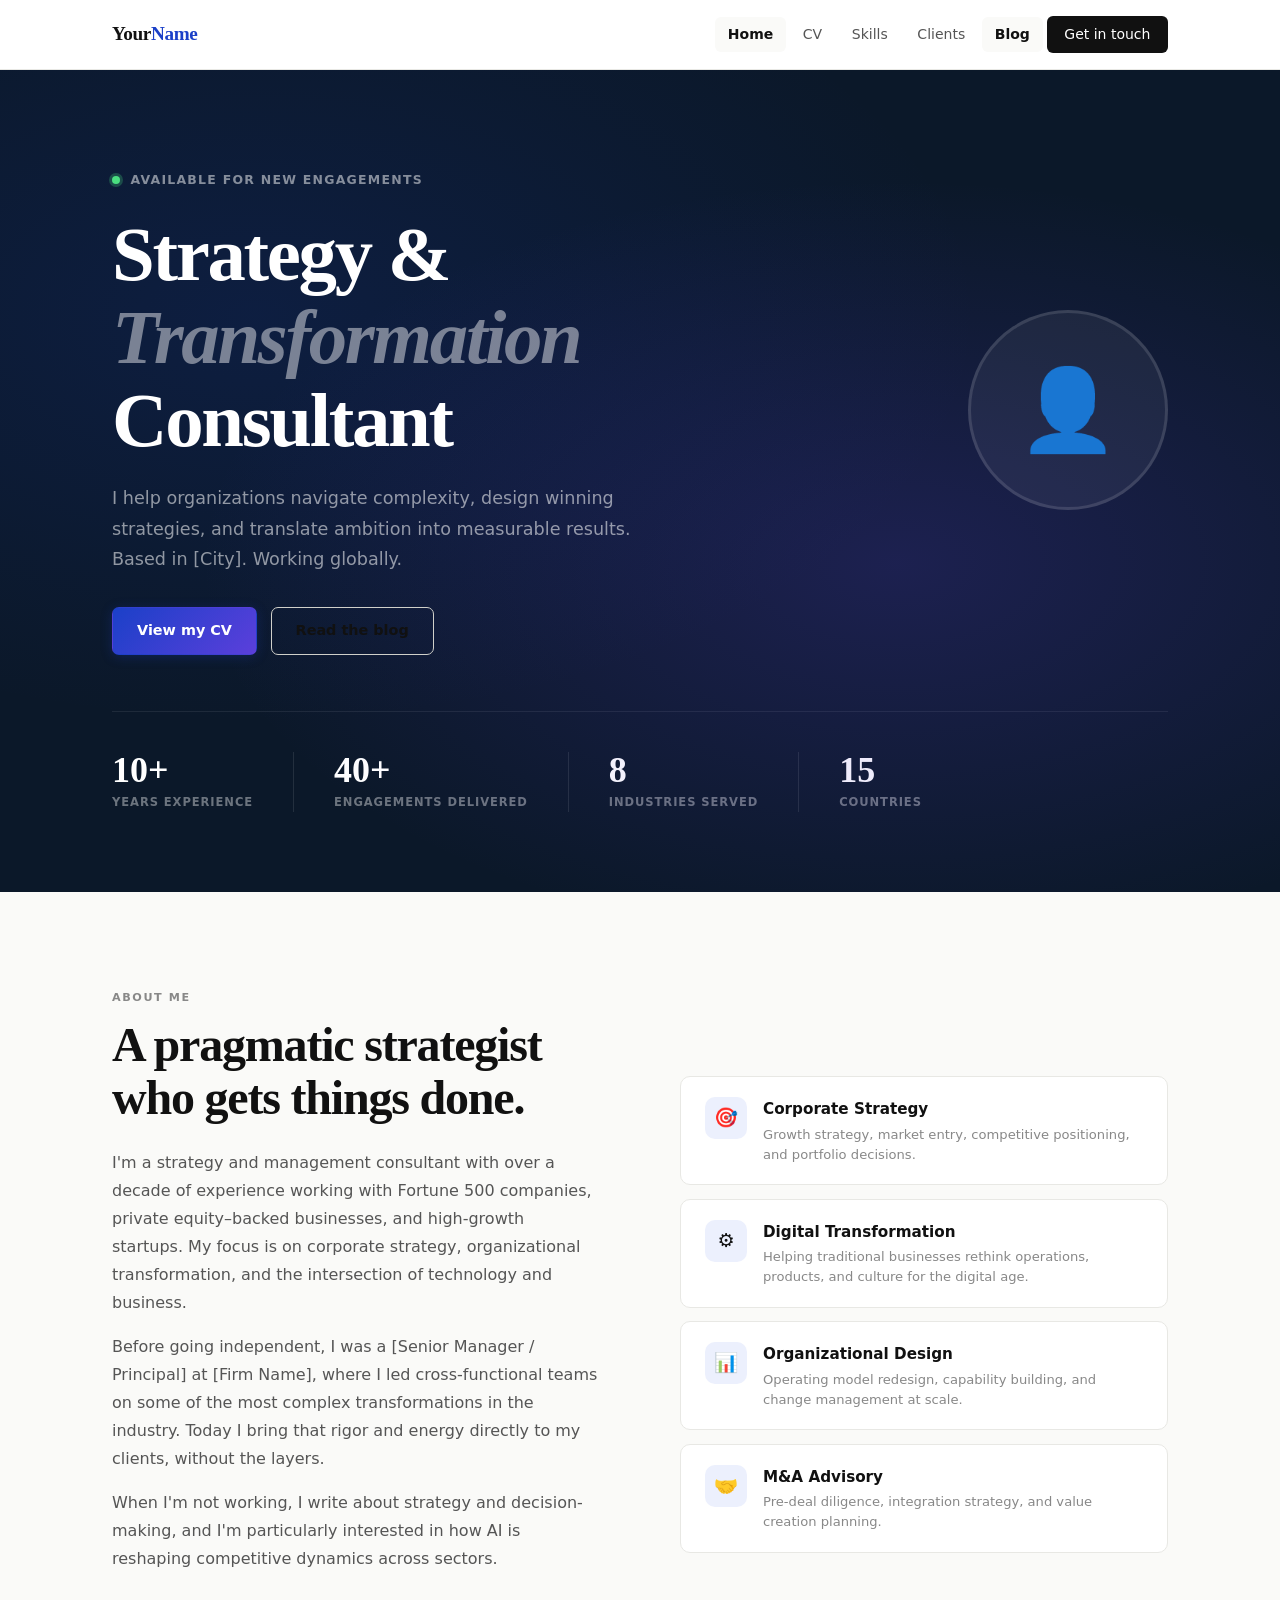
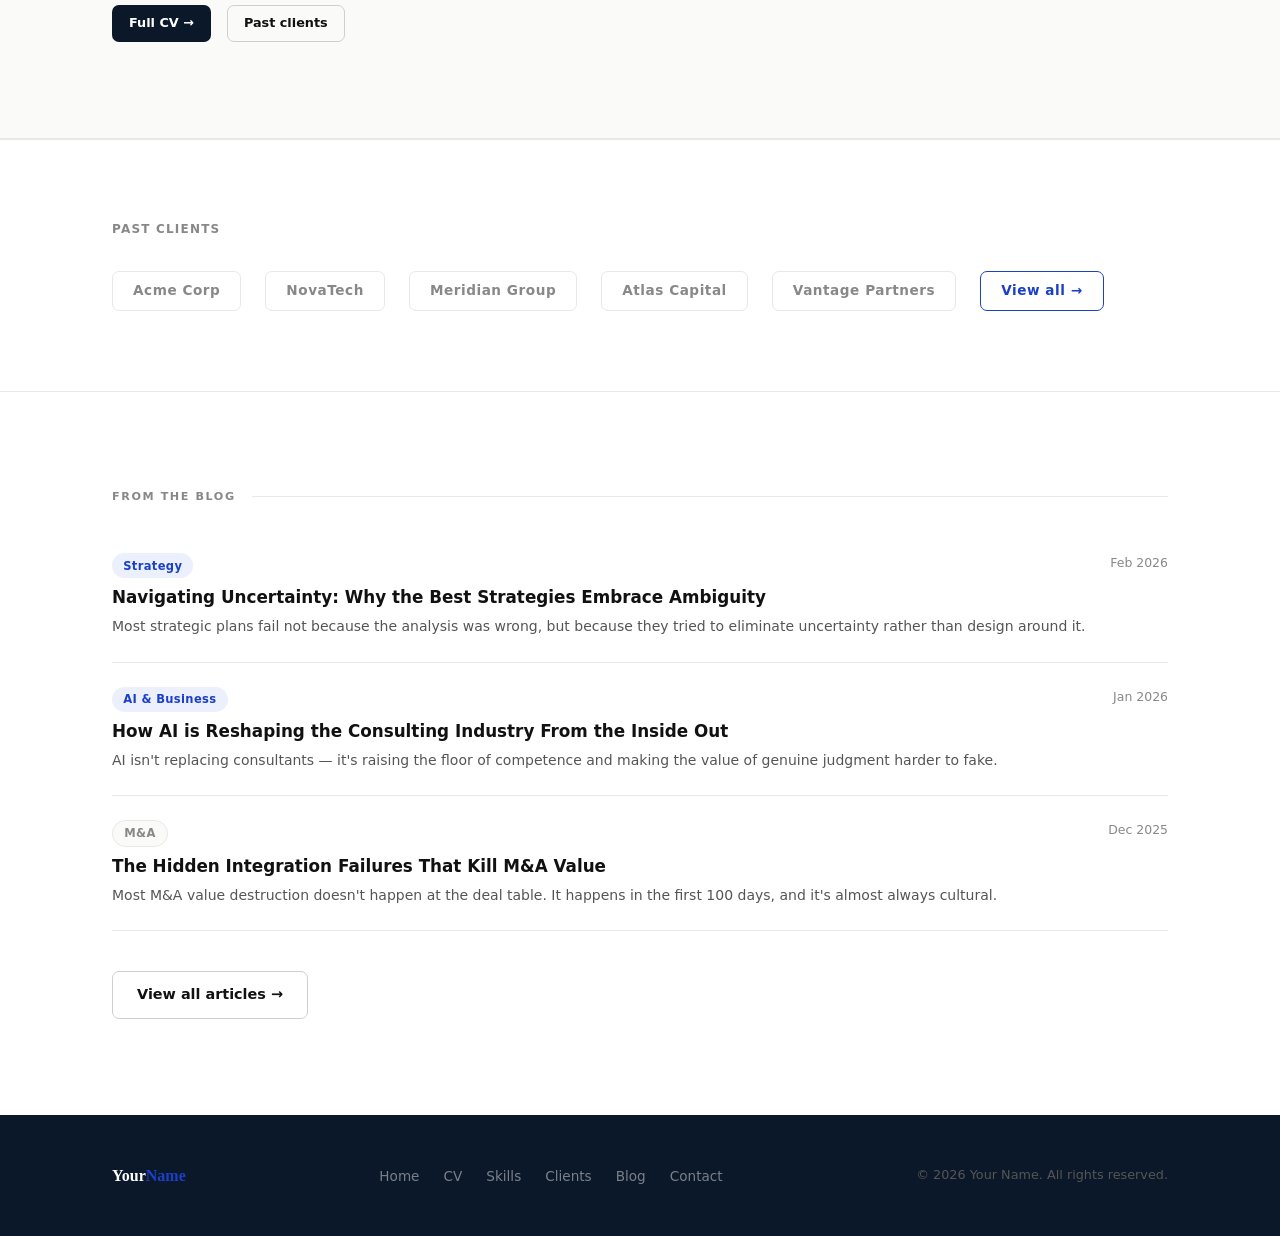
==== index.html @ 81dd2c65 "Initial commit: personal website" ====
<!DOCTYPE html>
<html lang="en">
<head>
  <meta charset="UTF-8" />
  <meta name="viewport" content="width=device-width, initial-scale=1.0" />
  <title>Your Name — Strategy Consultant</title>
  <meta name="description" content="Strategy consultant helping organizations navigate complexity, drive growth, and unlock lasting competitive advantage." />
  <link rel="stylesheet" href="css/style.css" />
</head>
<body>

  <!-- ================================================
       NAVIGATION
       ================================================ -->
  <nav class="nav">
    <div class="wrap nav-inner">
      <a href="index.html" class="nav-logo">Your<em>Name</em></a>
      <ul class="nav-links">
        <li><a href="index.html" class="active">Home</a></li>
        <li><a href="cv.html">CV</a></li>
        <li><a href="skills.html">Skills</a></li>
        <li><a href="clients.html">Clients</a></li>
        <li><a href="blog/index.html">Blog</a></li>
        <li><a href="mailto:hello@yourname.com" class="nav-cta">Get in touch</a></li>
      </ul>
      <button class="nav-burger" aria-label="Toggle menu" aria-expanded="false">
        <span></span><span></span><span></span>
      </button>
    </div>
  </nav>

  <!-- ================================================
       HERO
       ================================================ -->
  <section class="hero">
    <div class="wrap">
      <div class="hero-inner">

        <div class="hero-text">
          <div class="hero-eyebrow">
            <span class="hero-eyebrow-dot"></span>
            <span class="hero-eyebrow-text">Available for new engagements</span>
          </div>

          <h1 class="display">
            Strategy &amp;<br>
            <em>Transformation</em><br>
            Consultant
          </h1>

          <p class="hero-sub">
            I help organizations navigate complexity, design winning strategies,
            and translate ambition into measurable results. Based in [City].
            Working globally.
          </p>

          <div class="hero-actions">
            <a href="cv.html" class="btn btn-primary">View my CV</a>
            <a href="blog/index.html" class="btn btn-ghost">Read the blog</a>
          </div>
        </div>

        <div class="hero-photo">
          <!-- Replace with: <img src="img/photo.jpg" alt="Your Name"> -->
          👤
        </div>

      </div>

      <!-- Stats -->
      <div class="hero-stats">
        <div class="hero-stat">
          <div class="hero-stat-num" data-count="10" data-suffix="+">10+</div>
          <div class="hero-stat-label">Years experience</div>
        </div>
        <div class="hero-stat">
          <div class="hero-stat-num" data-count="40" data-suffix="+">40+</div>
          <div class="hero-stat-label">Engagements delivered</div>
        </div>
        <div class="hero-stat">
          <div class="hero-stat-num" data-count="8" data-suffix="">8</div>
          <div class="hero-stat-label">Industries served</div>
        </div>
        <div class="hero-stat">
          <div class="hero-stat-num" data-count="15" data-suffix="">15</div>
          <div class="hero-stat-label">Countries</div>
        </div>
      </div>
    </div>
  </section>

  <!-- ================================================
       ABOUT
       ================================================ -->
  <section class="about-strip section">
    <div class="wrap">
      <div class="about-strip-inner">

        <div class="about-body fade-in">
          <p class="label">About me</p>
          <h2 class="display-sm" style="margin-bottom:1.5rem;">
            A pragmatic strategist<br>who gets things done.
          </h2>
          <p>
            I'm a strategy and management consultant with over a decade of experience working
            with Fortune 500 companies, private equity–backed businesses, and high-growth
            startups. My focus is on corporate strategy, organizational transformation, and
            the intersection of technology and business.
          </p>
          <p style="margin-top:1rem;">
            Before going independent, I was a [Senior Manager / Principal] at [Firm Name],
            where I led cross-functional teams on some of the most complex transformations
            in the industry. Today I bring that rigor and energy directly to my clients,
            without the layers.
          </p>
          <p style="margin-top:1rem;">
            When I'm not working, I write about strategy and decision-making, and I'm
            particularly interested in how AI is reshaping competitive dynamics across sectors.
          </p>

          <div style="display:flex; gap:1rem; margin-top:2rem; flex-wrap:wrap;">
            <a href="cv.html" class="btn btn-dark btn-sm">Full CV →</a>
            <a href="clients.html" class="btn btn-ghost btn-sm">Past clients</a>
          </div>
        </div>

        <div class="about-cards fade-in">
          <div class="about-card">
            <div class="about-card-icon">🎯</div>
            <div>
              <div class="about-card-title">Corporate Strategy</div>
              <div class="about-card-desc">Growth strategy, market entry, competitive positioning, and portfolio decisions.</div>
            </div>
          </div>
          <div class="about-card">
            <div class="about-card-icon">⚙️</div>
            <div>
              <div class="about-card-title">Digital Transformation</div>
              <div class="about-card-desc">Helping traditional businesses rethink operations, products, and culture for the digital age.</div>
            </div>
          </div>
          <div class="about-card">
            <div class="about-card-icon">📊</div>
            <div>
              <div class="about-card-title">Organizational Design</div>
              <div class="about-card-desc">Operating model redesign, capability building, and change management at scale.</div>
            </div>
          </div>
          <div class="about-card">
            <div class="about-card-icon">🤝</div>
            <div>
              <div class="about-card-title">M&amp;A Advisory</div>
              <div class="about-card-desc">Pre-deal diligence, integration strategy, and value creation planning.</div>
            </div>
          </div>
        </div>

      </div>
    </div>
  </section>

  <!-- ================================================
       CLIENTS STRIP
       ================================================ -->
  <section class="section-sm" style="border-top:1px solid var(--border); border-bottom:1px solid var(--border);">
    <div class="wrap">
      <div class="featured-clients">
        <span class="featured-clients-label">Past clients</span>
        <div class="client-logo-strip">
          <span class="client-logo-item">Acme Corp</span>
          <span class="client-logo-item">NovaTech</span>
          <span class="client-logo-item">Meridian Group</span>
          <span class="client-logo-item">Atlas Capital</span>
          <span class="client-logo-item">Vantage Partners</span>
          <a href="clients.html" class="client-logo-item" style="color:var(--accent); border-color:var(--accent);">View all →</a>
        </div>
      </div>
    </div>
  </section>

  <!-- ================================================
       LATEST BLOG POSTS
       ================================================ -->
  <section class="section">
    <div class="wrap">
      <div class="section-rule">
        <span class="label">From the blog</span>
      </div>

      <div class="blog-post-list" style="margin-bottom:2.5rem;">
        <a href="blog/navigating-uncertainty.html" class="blog-post-item" style="text-decoration:none;">
          <div>
            <div class="blog-post-tags"><span class="tag tag-blue">Strategy</span></div>
            <div class="blog-post-title">Navigating Uncertainty: Why the Best Strategies Embrace Ambiguity</div>
            <div class="blog-post-excerpt">Most strategic plans fail not because the analysis was wrong, but because they tried to eliminate uncertainty rather than design around it.</div>
          </div>
          <div class="blog-post-date">Feb 2026</div>
        </a>
        <a href="blog/ai-reshaping-consulting.html" class="blog-post-item" style="text-decoration:none;">
          <div>
            <div class="blog-post-tags"><span class="tag tag-blue">AI &amp; Business</span></div>
            <div class="blog-post-title">How AI is Reshaping the Consulting Industry From the Inside Out</div>
            <div class="blog-post-excerpt">AI isn't replacing consultants — it's raising the floor of competence and making the value of genuine judgment harder to fake.</div>
          </div>
          <div class="blog-post-date">Jan 2026</div>
        </a>
        <a href="blog/index.html" class="blog-post-item" style="text-decoration:none;">
          <div>
            <div class="blog-post-tags"><span class="tag tag-gray">M&amp;A</span></div>
            <div class="blog-post-title">The Hidden Integration Failures That Kill M&amp;A Value</div>
            <div class="blog-post-excerpt">Most M&amp;A value destruction doesn't happen at the deal table. It happens in the first 100 days, and it's almost always cultural.</div>
          </div>
          <div class="blog-post-date">Dec 2025</div>
        </a>
      </div>

      <a href="blog/index.html" class="btn btn-ghost">View all articles →</a>
    </div>
  </section>

  <!-- ================================================
       FOOTER
       ================================================ -->
  <footer>
    <div class="wrap footer-inner">
      <div class="footer-logo">Your<em>Name</em></div>
      <ul class="footer-links">
        <li><a href="index.html">Home</a></li>
        <li><a href="cv.html">CV</a></li>
        <li><a href="skills.html">Skills</a></li>
        <li><a href="clients.html">Clients</a></li>
        <li><a href="blog/index.html">Blog</a></li>
        <li><a href="mailto:hello@yourname.com">Contact</a></li>
      </ul>
      <p class="footer-copy">© 2026 Your Name. All rights reserved.</p>
    </div>
  </footer>

  <script src="js/main.js"></script>
</body>
</html>
---- css/style.css ----
/* ================================================
   PERSONAL WEBSITE — Editorial × Consulting
   Clean light, strong typography, professional
   ================================================ */

/* --- Reset --- */
*, *::before, *::after { box-sizing: border-box; margin: 0; padding: 0; }

/* --- Design Tokens --- */
:root {
  /* Colors */
  --white:      #FFFFFF;
  --bg:         #FAFAF8;
  --bg-dark:    #0B1829;
  --text:       #111111;
  --text-2:     #555555;
  --text-3:     #888888;
  --accent:     #1B40C8;
  --accent-2:   #ECF0FD;
  --accent-grd: linear-gradient(135deg, #1B40C8 0%, #5B3FDB 100%);
  --border:     #E8E8E4;
  --border-2:   #D0D0CA;

  /* Typography */
  --serif:  Georgia, 'Times New Roman', serif;
  --sans:   system-ui, -apple-system, BlinkMacSystemFont, 'Segoe UI', Helvetica, Arial, sans-serif;

  /* Layout */
  --max:    1120px;
  --nav-h:  70px;
  --r:      10px;          /* default border-radius */
}

html { font-size: 16px; scroll-behavior: smooth; }

body {
  font-family: var(--sans);
  color: var(--text);
  background: var(--white);
  line-height: 1.6;
  -webkit-font-smoothing: antialiased;
}

img { display: block; max-width: 100%; }

/* ================================================
   TYPOGRAPHY
   ================================================ */
.display {
  font-family: var(--serif);
  font-size: clamp(2.75rem, 6vw, 5rem);
  font-weight: 700;
  line-height: 1.08;
  letter-spacing: -0.03em;
  color: var(--text);
}
.display-sm {
  font-family: var(--serif);
  font-size: clamp(2rem, 4vw, 3rem);
  font-weight: 700;
  line-height: 1.1;
  letter-spacing: -0.025em;
  color: var(--text);
}
.heading {
  font-size: clamp(1.3rem, 2.5vw, 1.75rem);
  font-weight: 700;
  line-height: 1.2;
  letter-spacing: -0.02em;
  color: var(--text);
}
.subheading {
  font-size: 1.1rem;
  font-weight: 600;
  color: var(--text);
  letter-spacing: -0.01em;
}
.label {
  font-size: 0.7rem;
  font-weight: 700;
  letter-spacing: 0.14em;
  text-transform: uppercase;
  color: var(--text-3);
}
.lead {
  font-size: 1.125rem;
  color: var(--text-2);
  line-height: 1.75;
}
p { color: var(--text-2); line-height: 1.75; }
a { color: var(--accent); text-decoration: none; transition: opacity .15s; }
a:hover { opacity: .7; }

/* ================================================
   LAYOUT HELPERS
   ================================================ */
.wrap          { max-width: var(--max); margin: 0 auto; padding: 0 2rem; }
.wrap-narrow   { max-width: 780px; margin: 0 auto; padding: 0 2rem; }
.section       { padding: 96px 0; }
.section-md    { padding: 64px 0; }
.section-sm    { padding: 48px 0; }
.grid-2        { display: grid; grid-template-columns: repeat(2, 1fr); gap: 1.5rem; }
.grid-3        { display: grid; grid-template-columns: repeat(3, 1fr); gap: 1.5rem; }
.grid-auto     { display: grid; grid-template-columns: repeat(auto-fill, minmax(260px, 1fr)); gap: 1.5rem; }
.flex-between  { display: flex; justify-content: space-between; align-items: center; }
.flex-center   { display: flex; align-items: center; }
.gap-1         { gap: .5rem; }
.gap-2         { gap: 1rem; }
.gap-3         { gap: 1.5rem; }

/* ================================================
   NAVIGATION
   ================================================ */
.nav {
  position: sticky;
  top: 0;
  z-index: 200;
  height: var(--nav-h);
  background: rgba(255,255,255,.92);
  backdrop-filter: blur(12px);
  -webkit-backdrop-filter: blur(12px);
  border-bottom: 1px solid var(--border);
}
.nav-inner {
  height: 100%;
  display: flex;
  align-items: center;
  justify-content: space-between;
  gap: 2rem;
}
.nav-logo {
  font-family: var(--serif);
  font-size: 1.2rem;
  font-weight: 700;
  color: var(--text);
  text-decoration: none;
  letter-spacing: -0.02em;
  white-space: nowrap;
}
.nav-logo em { font-style: normal; color: var(--accent); }
.nav-links {
  display: flex;
  align-items: center;
  gap: .25rem;
  list-style: none;
}
.nav-links a {
  display: block;
  padding: .4rem .8rem;
  font-size: .875rem;
  font-weight: 500;
  color: var(--text-2);
  text-decoration: none;
  border-radius: 6px;
  transition: color .15s, background .15s;
}
.nav-links a:hover, .nav-links a.active {
  color: var(--text);
  background: var(--bg);
}
.nav-links a.active { font-weight: 600; }
.nav-cta {
  background: var(--text) !important;
  color: var(--white) !important;
  padding: .45rem 1.1rem !important;
  border-radius: 6px !important;
}
.nav-cta:hover { background: var(--accent) !important; opacity: 1 !important; }

.nav-burger {
  display: none;
  flex-direction: column;
  justify-content: center;
  gap: 5px;
  width: 36px;
  height: 36px;
  cursor: pointer;
  background: none;
  border: none;
  padding: 4px;
}
.nav-burger span {
  display: block;
  height: 2px;
  background: var(--text);
  border-radius: 2px;
  transition: all .25s;
}
.nav-burger.open span:nth-child(1) { transform: translateY(7px) rotate(45deg); }
.nav-burger.open span:nth-child(2) { opacity: 0; }
.nav-burger.open span:nth-child(3) { transform: translateY(-7px) rotate(-45deg); }

/* ================================================
   BUTTONS
   ================================================ */
.btn {
  display: inline-flex;
  align-items: center;
  gap: .5rem;
  padding: .7rem 1.5rem;
  border-radius: 7px;
  font-size: .9rem;
  font-weight: 600;
  cursor: pointer;
  transition: all .2s;
  text-decoration: none;
  border: 1.5px solid transparent;
  white-space: nowrap;
}
.btn-primary {
  background: var(--accent-grd);
  color: var(--white);
  border-color: transparent;
  box-shadow: 0 2px 12px rgba(27,64,200,.25);
}
.btn-primary:hover { transform: translateY(-1px); box-shadow: 0 6px 20px rgba(27,64,200,.3); opacity: 1; }
.btn-ghost {
  background: transparent;
  color: var(--text);
  border-color: var(--border-2);
}
.btn-ghost:hover { border-color: var(--text); background: var(--bg); opacity: 1; }
.btn-dark {
  background: var(--bg-dark);
  color: var(--white);
  border-color: transparent;
}
.btn-dark:hover { background: var(--accent); transform: translateY(-1px); opacity: 1; }
.btn-sm { padding: .45rem 1rem; font-size: .8rem; }

/* ================================================
   TAGS
   ================================================ */
.tag {
  display: inline-block;
  padding: .2rem .7rem;
  border-radius: 100px;
  font-size: .72rem;
  font-weight: 600;
  letter-spacing: .03em;
}
.tag-blue { background: var(--accent-2); color: var(--accent); }
.tag-dark { background: var(--bg-dark); color: rgba(255,255,255,.85); }
.tag-gray { background: var(--bg); color: var(--text-3); border: 1px solid var(--border); }

/* ================================================
   DIVIDER / ORNAMENT
   ================================================ */
.divider { border: none; border-top: 1px solid var(--border); }
.section-rule {
  display: flex;
  align-items: center;
  gap: 1rem;
  margin-bottom: 3rem;
}
.section-rule::after { content: ''; flex: 1; height: 1px; background: var(--border); }

/* ================================================
   PAGE HERO (inner pages)
   ================================================ */
.page-hero {
  background: var(--bg-dark);
  padding: 72px 0 60px;
  position: relative;
  overflow: hidden;
}
.page-hero::before {
  content: '';
  position: absolute;
  inset: 0;
  background: radial-gradient(ellipse at 80% 50%, rgba(91,63,219,.18) 0%, transparent 60%);
}
.page-hero .label { color: rgba(255,255,255,.45); margin-bottom: .75rem; }
.page-hero .display-sm { color: var(--white); }
.page-hero .lead { color: rgba(255,255,255,.55); margin-top: .75rem; }

/* ================================================
   FOOTER
   ================================================ */
footer {
  background: var(--bg-dark);
  color: rgba(255,255,255,.45);
  padding: 3rem 0;
}
.footer-inner {
  display: flex;
  align-items: center;
  justify-content: space-between;
  flex-wrap: wrap;
  gap: 1.5rem;
}
.footer-logo { font-family: var(--serif); font-size: 1rem; font-weight: 700; color: var(--white); }
.footer-logo em { font-style: normal; color: var(--accent); }
.footer-links { display: flex; gap: 1.5rem; list-style: none; flex-wrap: wrap; }
.footer-links a { font-size: .85rem; color: rgba(255,255,255,.45); text-decoration: none; transition: color .15s; }
.footer-links a:hover { color: var(--white); }
.footer-copy { font-size: .8rem; }

/* ================================================
   HOME — HERO
   ================================================ */
.hero {
  background: var(--bg-dark);
  padding: 96px 0 80px;
  position: relative;
  overflow: hidden;
}
.hero::before {
  content: '';
  position: absolute;
  inset: 0;
  background:
    radial-gradient(ellipse at 70% 60%, rgba(91,63,219,.22) 0%, transparent 55%),
    radial-gradient(ellipse at 20% 30%, rgba(27,64,200,.15) 0%, transparent 50%);
}
.hero-inner {
  position: relative;
  display: grid;
  grid-template-columns: 1fr auto;
  align-items: center;
  gap: 4rem;
}
.hero-eyebrow {
  display: inline-flex;
  align-items: center;
  gap: .65rem;
  margin-bottom: 1.5rem;
}
.hero-eyebrow-dot {
  width: 8px; height: 8px;
  border-radius: 50%;
  background: #4ADE80;
  box-shadow: 0 0 0 3px rgba(74,222,128,.25);
  animation: pulse 2.5s infinite;
}
@keyframes pulse {
  0%, 100% { box-shadow: 0 0 0 3px rgba(74,222,128,.25); }
  50%       { box-shadow: 0 0 0 6px rgba(74,222,128,.1);  }
}
.hero-eyebrow-text { font-size: .78rem; font-weight: 600; letter-spacing: .1em; text-transform: uppercase; color: rgba(255,255,255,.5); }

.hero .display { color: var(--white); }
.hero .display em { font-style: italic; color: rgba(255,255,255,.45); }

.hero-sub {
  font-size: 1.1rem;
  color: rgba(255,255,255,.55);
  max-width: 520px;
  line-height: 1.75;
  margin: 1.25rem 0 2rem;
}
.hero-actions { display: flex; gap: .85rem; flex-wrap: wrap; }

.hero-photo {
  width: 200px;
  height: 200px;
  border-radius: 50%;
  border: 3px solid rgba(255,255,255,.12);
  background: rgba(255,255,255,.06);
  display: flex;
  align-items: center;
  justify-content: center;
  font-size: 5rem;
  flex-shrink: 0;
  overflow: hidden;
  position: relative;
}
.hero-photo::after {
  content: '';
  position: absolute;
  inset: -3px;
  border-radius: 50%;
  background: var(--accent-grd);
  z-index: -1;
  opacity: .6;
}

/* Hero stats bar */
.hero-stats {
  display: flex;
  gap: 0;
  margin-top: 3.5rem;
  padding-top: 2.5rem;
  border-top: 1px solid rgba(255,255,255,.08);
}
.hero-stat {
  padding: 0 2.5rem 0 0;
  margin-right: 2.5rem;
  border-right: 1px solid rgba(255,255,255,.1);
}
.hero-stat:last-child { border-right: none; }
.hero-stat-num { font-family: var(--serif); font-size: 2.25rem; font-weight: 700; color: var(--white); line-height: 1; }
.hero-stat-label { font-size: .72rem; font-weight: 600; letter-spacing: .08em; text-transform: uppercase; color: rgba(255,255,255,.4); margin-top: .35rem; }

/* ================================================
   HOME — ABOUT STRIP
   ================================================ */
.about-strip { background: var(--bg); border-bottom: 1px solid var(--border); }
.about-strip-inner { display: grid; grid-template-columns: 1fr 1fr; gap: 5rem; align-items: center; }

.about-body { }
.about-body p + p { margin-top: 1rem; }
.about-body .label { margin-bottom: .75rem; }

.about-cards { display: flex; flex-direction: column; gap: .85rem; }
.about-card {
  background: var(--white);
  border: 1px solid var(--border);
  border-radius: var(--r);
  padding: 1.25rem 1.5rem;
  display: flex;
  align-items: flex-start;
  gap: 1rem;
  transition: border-color .2s, box-shadow .2s;
}
.about-card:hover { border-color: var(--accent); box-shadow: 0 2px 16px rgba(27,64,200,.08); }
.about-card-icon {
  width: 42px;
  height: 42px;
  border-radius: 10px;
  background: var(--accent-2);
  display: flex;
  align-items: center;
  justify-content: center;
  font-size: 1.2rem;
  flex-shrink: 0;
}
.about-card-title { font-size: .95rem; font-weight: 700; color: var(--text); margin-bottom: .2rem; }
.about-card-desc { font-size: .82rem; color: var(--text-3); line-height: 1.5; }

/* ================================================
   HOME — FEATURED SECTION (clients preview)
   ================================================ */
.featured-clients {
  display: flex;
  align-items: center;
  gap: 2rem;
  padding: 2rem 0;
  flex-wrap: wrap;
}
.featured-clients-label { font-size: .75rem; font-weight: 700; letter-spacing: .1em; text-transform: uppercase; color: var(--text-3); white-space: nowrap; }
.client-logo-strip { display: flex; gap: 1.5rem; flex-wrap: wrap; align-items: center; }
.client-logo-item {
  padding: .5rem 1.25rem;
  border: 1px solid var(--border);
  border-radius: 7px;
  font-size: .85rem;
  font-weight: 700;
  color: var(--text-3);
  letter-spacing: .04em;
  transition: color .2s, border-color .2s;
}
.client-logo-item:hover { color: var(--text); border-color: var(--border-2); }

/* ================================================
   HOME — LATEST POSTS preview
   ================================================ */
.post-preview {
  border-bottom: 1px solid var(--border);
  padding: 2rem 0;
  display: grid;
  grid-template-columns: auto 1fr auto;
  align-items: baseline;
  gap: 1.5rem;
}
.post-preview:first-child { padding-top: 0; }
.post-preview-num { font-family: var(--serif); font-size: 1.5rem; color: var(--border-2); font-weight: 700; min-width: 2.5rem; }
.post-preview-title { font-size: 1.05rem; font-weight: 600; color: var(--text); text-decoration: none; transition: color .2s; }
.post-preview-title:hover { color: var(--accent); }
.post-preview-meta { font-size: .8rem; color: var(--text-3); white-space: nowrap; }

/* ================================================
   CV PAGE
   ================================================ */
.cv-grid { display: grid; grid-template-columns: 1fr 320px; gap: 5rem; align-items: start; }

.cv-block + .cv-block { margin-top: 3.5rem; }
.cv-block-title {
  display: flex;
  align-items: center;
  gap: 1rem;
  margin-bottom: 2rem;
}
.cv-block-title::after { content: ''; flex: 1; height: 1px; background: var(--border); }
.cv-block-title span { font-size: .7rem; font-weight: 700; letter-spacing: .12em; text-transform: uppercase; color: var(--accent); white-space: nowrap; }

/* Timeline */
.timeline { display: flex; flex-direction: column; }
.tl-item { display: grid; grid-template-columns: 20px 1fr; gap: 1.25rem; }
.tl-line { display: flex; flex-direction: column; align-items: center; }
.tl-dot {
  width: 10px; height: 10px;
  border-radius: 50%;
  background: var(--accent);
  border: 2px solid var(--white);
  box-shadow: 0 0 0 2px var(--accent);
  margin-top: 4px;
  flex-shrink: 0;
}
.tl-connector { width: 1px; flex: 1; background: var(--border); min-height: 1.5rem; margin: 6px 0 0; }
.tl-item:last-child .tl-connector { display: none; }
.tl-body { padding-bottom: 2.25rem; }
.tl-period { font-size: .72rem; font-weight: 700; letter-spacing: .08em; text-transform: uppercase; color: var(--accent); margin-bottom: .35rem; }
.tl-role { font-size: 1.05rem; font-weight: 700; color: var(--text); margin-bottom: .1rem; }
.tl-org { font-size: .9rem; color: var(--text-3); font-weight: 500; margin-bottom: .65rem; }
.tl-desc { font-size: .9rem; color: var(--text-2); }
.tl-desc ul { padding-left: 1.1rem; margin-top: .4rem; }
.tl-desc li { margin-bottom: .3rem; }

/* CV Sidebar */
.cv-sidebar {}
.cv-sidebar-card {
  border: 1px solid var(--border);
  border-radius: var(--r);
  padding: 1.5rem;
  margin-bottom: 1.25rem;
}
.cv-sidebar-card-title { font-size: .68rem; font-weight: 700; letter-spacing: .1em; text-transform: uppercase; color: var(--text-3); margin-bottom: 1.25rem; }
.edu-item + .edu-item { margin-top: 1.25rem; padding-top: 1.25rem; border-top: 1px solid var(--border); }
.edu-degree { font-weight: 700; font-size: .95rem; color: var(--text); }
.edu-school { font-size: .875rem; color: var(--text-2); }
.edu-year { font-size: .75rem; color: var(--text-3); font-weight: 600; margin-top: .15rem; }
.lang-row { display: flex; justify-content: space-between; align-items: center; }
.lang-row + .lang-row { margin-top: .75rem; }
.lang-name { font-size: .9rem; font-weight: 500; color: var(--text); }
.lang-level { font-size: .75rem; font-weight: 600; color: var(--text-3); }

.cv-dl-btn {
  display: flex;
  align-items: center;
  justify-content: space-between;
  gap: 1rem;
  background: var(--bg-dark);
  color: var(--white);
  padding: 1.25rem 1.5rem;
  border-radius: var(--r);
  text-decoration: none;
  transition: background .2s;
  margin-bottom: 1.25rem;
}
.cv-dl-btn:hover { background: var(--accent); opacity: 1; }
.cv-dl-label { font-size: .72rem; color: rgba(255,255,255,.45); display: block; }
.cv-dl-text { font-weight: 700; font-size: .95rem; }
.cv-dl-arrow { font-size: 1.1rem; }

/* ================================================
   SKILLS PAGE
   ================================================ */
.skills-category + .skills-category { margin-top: 4rem; }
.skills-cat-header { display: flex; align-items: center; gap: 1rem; margin-bottom: 1.75rem; }
.skills-cat-icon {
  width: 40px; height: 40px;
  border-radius: 10px;
  background: var(--accent-2);
  display: flex; align-items: center; justify-content: center;
  font-size: 1.2rem;
}
.skills-cat-name { font-size: 1.15rem; font-weight: 700; color: var(--text); }
.skills-cat-desc { font-size: .85rem; color: var(--text-3); }

.skill-cards { display: grid; grid-template-columns: repeat(auto-fill, minmax(190px, 1fr)); gap: .85rem; }
.skill-item {
  border: 1px solid var(--border);
  border-radius: var(--r);
  padding: 1.1rem 1.25rem;
  display: flex;
  align-items: center;
  gap: .9rem;
  cursor: default;
  transition: border-color .2s, box-shadow .2s, transform .2s;
}
.skill-item:hover { border-color: var(--accent); box-shadow: 0 2px 16px rgba(27,64,200,.08); transform: translateY(-1px); }
.skill-emoji { font-size: 1.3rem; line-height: 1; flex-shrink: 0; }
.skill-name { font-size: .9rem; font-weight: 600; color: var(--text); }
.skill-lvl { font-size: .72rem; color: var(--text-3); margin-top: .1rem; }

.skill-dots { display: flex; gap: 3px; margin-top: .35rem; }
.skill-dot { width: 6px; height: 6px; border-radius: 50%; background: var(--border); }
.skill-dot.on { background: var(--accent); }

/* ================================================
   CLIENTS PAGE
   ================================================ */
.clients-grid { display: grid; grid-template-columns: repeat(auto-fill, minmax(310px, 1fr)); gap: 1.5rem; }
.client-card {
  border: 1px solid var(--border);
  border-radius: var(--r);
  padding: 2rem;
  transition: box-shadow .2s, transform .2s;
}
.client-card:hover { box-shadow: 0 8px 32px rgba(0,0,0,.07); transform: translateY(-2px); }
.client-card-top { display: flex; justify-content: space-between; align-items: flex-start; margin-bottom: 1.25rem; }
.client-monogram {
  width: 52px; height: 52px;
  border-radius: 12px;
  background: var(--bg-dark);
  color: var(--white);
  font-weight: 800;
  font-size: 1.1rem;
  display: flex; align-items: center; justify-content: center;
  letter-spacing: -.02em;
  flex-shrink: 0;
}
.client-period { font-size: .72rem; font-weight: 700; letter-spacing: .06em; color: var(--text-3); text-transform: uppercase; }
.client-name { font-size: 1.15rem; font-weight: 700; color: var(--text); margin-bottom: .25rem; }
.client-sector { font-size: .82rem; color: var(--text-3); margin-bottom: .85rem; }
.client-desc { font-size: .9rem; color: var(--text-2); line-height: 1.65; margin-bottom: 1.1rem; }
.client-tags { display: flex; flex-wrap: wrap; gap: .4rem; }

/* Timeline of clients (alternate view) */
.client-timeline { position: relative; padding-left: 2rem; }
.client-timeline::before {
  content: '';
  position: absolute;
  left: 4px;
  top: 8px;
  bottom: 0;
  width: 1px;
  background: var(--border);
}
.client-tl-item { position: relative; padding-bottom: 2.5rem; }
.client-tl-item::before {
  content: '';
  position: absolute;
  left: -1.75rem;
  top: 6px;
  width: 10px; height: 10px;
  border-radius: 50%;
  background: var(--accent);
  border: 2px solid var(--white);
  box-shadow: 0 0 0 2px var(--accent);
}

/* Testimonials */
.testimonials { background: var(--bg); border-radius: 16px; padding: 3rem; margin-top: 4rem; }
.testimonials-title { margin-bottom: 2rem; }
.testimonial-cards { display: grid; grid-template-columns: repeat(auto-fill, minmax(280px, 1fr)); gap: 1.25rem; }
.testimonial {
  background: var(--white);
  border: 1px solid var(--border);
  border-radius: var(--r);
  padding: 1.5rem;
}
.testimonial-quote {
  font-size: .95rem;
  color: var(--text-2);
  line-height: 1.7;
  font-style: italic;
  margin-bottom: 1.25rem;
  position: relative;
}
.testimonial-quote::before {
  content: '\201C';
  font-family: var(--serif);
  font-size: 2rem;
  line-height: 0;
  vertical-align: -10px;
  color: var(--accent);
  margin-right: .2rem;
  font-style: normal;
}
.testimonial-person { display: flex; align-items: center; gap: .75rem; }
.testimonial-avatar {
  width: 36px; height: 36px;
  border-radius: 50%;
  background: var(--accent-grd);
  color: var(--white);
  font-weight: 700;
  font-size: .8rem;
  display: flex; align-items: center; justify-content: center;
  flex-shrink: 0;
}
.testimonial-name { font-weight: 700; font-size: .875rem; color: var(--text); }
.testimonial-role { font-size: .75rem; color: var(--text-3); }

/* ================================================
   BLOG — LIST PAGE
   ================================================ */
.blog-header { background: var(--bg); border-bottom: 1px solid var(--border); padding: 64px 0 48px; }
.blog-body { display: grid; grid-template-columns: 1fr 280px; gap: 4.5rem; margin-top: 3.5rem; }

/* Featured post */
.blog-featured {
  border: 1px solid var(--border);
  border-radius: 12px;
  overflow: hidden;
  margin-bottom: 2.5rem;
  display: grid;
  grid-template-columns: 1fr 1fr;
  transition: box-shadow .2s;
}
.blog-featured:hover { box-shadow: 0 8px 32px rgba(0,0,0,.07); }
.blog-featured-img {
  background: var(--accent-grd);
  min-height: 220px;
  display: flex;
  align-items: center;
  justify-content: center;
  font-size: 3.5rem;
}
.blog-featured-body { padding: 2rem 2.25rem; display: flex; flex-direction: column; justify-content: center; }
.blog-featured-tag { margin-bottom: .85rem; }
.blog-featured-title { font-size: 1.35rem; font-weight: 700; color: var(--text); line-height: 1.3; margin-bottom: .75rem; }
.blog-featured-title a { color: inherit; text-decoration: none; transition: color .2s; }
.blog-featured-title a:hover { color: var(--accent); }
.blog-featured-excerpt { font-size: .9rem; color: var(--text-2); line-height: 1.65; margin-bottom: 1.25rem; }
.blog-featured-meta { font-size: .78rem; color: var(--text-3); }

/* Post list */
.blog-post-list { display: flex; flex-direction: column; gap: 0; }
.blog-post-item {
  display: grid;
  grid-template-columns: 1fr auto;
  align-items: start;
  gap: 1.5rem;
  padding: 1.5rem 0;
  border-bottom: 1px solid var(--border);
  text-decoration: none;
  transition: background .15s;
}
.blog-post-item:first-child { padding-top: 0; }
.blog-post-item:hover .blog-post-title { color: var(--accent); }
.blog-post-tags { display: flex; gap: .4rem; flex-wrap: wrap; margin-bottom: .5rem; }
.blog-post-title { font-size: 1.05rem; font-weight: 700; color: var(--text); line-height: 1.35; margin-bottom: .4rem; transition: color .2s; }
.blog-post-excerpt { font-size: .875rem; color: var(--text-2); line-height: 1.6; }
.blog-post-date { font-size: .78rem; color: var(--text-3); white-space: nowrap; font-weight: 500; }

/* Sidebar */
.blog-sidebar-section { margin-bottom: 2.25rem; }
.blog-sidebar-section-title { font-size: .68rem; font-weight: 700; letter-spacing: .1em; text-transform: uppercase; color: var(--text-3); border-bottom: 1px solid var(--border); padding-bottom: .6rem; margin-bottom: 1rem; }
.topic-tags { display: flex; flex-wrap: wrap; gap: .5rem; }
.topic-tag {
  display: inline-block;
  padding: .3rem .8rem;
  border: 1px solid var(--border);
  border-radius: 6px;
  font-size: .8rem;
  font-weight: 500;
  color: var(--text-2);
  cursor: pointer;
  transition: border-color .15s, color .15s;
}
.topic-tag:hover { border-color: var(--accent); color: var(--accent); }

.recent-post-link { display: block; font-size: .875rem; color: var(--text); font-weight: 500; padding: .5rem 0; border-bottom: 1px solid var(--border); text-decoration: none; transition: color .2s; }
.recent-post-link:hover { color: var(--accent); }
.recent-post-link:last-child { border-bottom: none; }

/* ================================================
   BLOG — POST PAGE
   ================================================ */
.post-header { background: var(--bg-dark); padding: 80px 0 64px; position: relative; overflow: hidden; }
.post-header::before {
  content: '';
  position: absolute;
  inset: 0;
  background: radial-gradient(ellipse at 70% 60%, rgba(91,63,219,.2) 0%, transparent 55%);
}
.post-header-inner { position: relative; max-width: 760px; }
.post-header .label { color: rgba(255,255,255,.4); margin-bottom: 1rem; }
.post-title { color: var(--white); font-family: var(--serif); font-size: clamp(1.9rem, 4vw, 3rem); font-weight: 700; line-height: 1.15; letter-spacing: -0.025em; margin-bottom: 1rem; }
.post-subtitle { color: rgba(255,255,255,.6); font-size: 1.1rem; line-height: 1.7; }
.post-byline { display: flex; align-items: center; gap: 1rem; margin-top: 1.75rem; flex-wrap: wrap; }
.post-byline-avatar {
  width: 38px; height: 38px;
  border-radius: 50%;
  background: var(--accent-grd);
  color: var(--white);
  font-weight: 700;
  display: flex; align-items: center; justify-content: center;
  font-size: .85rem;
}
.post-byline-name { font-weight: 600; font-size: .875rem; color: rgba(255,255,255,.85); }
.post-byline-meta { font-size: .8rem; color: rgba(255,255,255,.4); }

.post-layout { display: grid; grid-template-columns: 1fr 260px; gap: 5rem; max-width: var(--max); margin: 0 auto; padding: 4rem 2rem 5rem; align-items: start; }

.post-content { max-width: 720px; }
.post-content h2 { font-family: var(--serif); font-size: 1.7rem; color: var(--text); margin: 2.5rem 0 .9rem; letter-spacing: -0.02em; }
.post-content h3 { font-size: 1.2rem; font-weight: 700; color: var(--text); margin: 2rem 0 .75rem; }
.post-content p { font-size: 1.0rem; margin-bottom: 1.35rem; line-height: 1.8; }
.post-content ul, .post-content ol { padding-left: 1.5rem; margin-bottom: 1.35rem; }
.post-content li { font-size: 1rem; color: var(--text-2); line-height: 1.75; margin-bottom: .35rem; }
.post-content a { color: var(--accent); }
.post-content blockquote {
  border-left: 3px solid var(--accent);
  padding: 1.1rem 1.5rem;
  margin: 1.75rem 0;
  background: var(--accent-2);
  border-radius: 0 8px 8px 0;
  font-style: italic;
}
.post-content blockquote p { color: var(--text); margin: 0; }
.post-content code {
  background: var(--bg);
  border: 1px solid var(--border);
  padding: .15rem .4rem;
  border-radius: 4px;
  font-family: 'Courier New', Courier, monospace;
  font-size: .85em;
  color: var(--accent);
}
.post-content pre {
  background: var(--bg-dark);
  color: #cbd5e1;
  padding: 1.5rem;
  border-radius: 10px;
  overflow-x: auto;
  margin: 1.75rem 0;
  font-size: .875rem;
  line-height: 1.7;
}
.post-content pre code { background: none; border: none; color: inherit; padding: 0; }
.post-content hr { border: none; border-top: 1px solid var(--border); margin: 2.5rem 0; }

.post-sidebar { position: sticky; top: calc(var(--nav-h) + 2rem); }
.toc-card { border: 1px solid var(--border); border-radius: var(--r); padding: 1.25rem; }
.toc-title { font-size: .68rem; font-weight: 700; letter-spacing: .1em; text-transform: uppercase; color: var(--text-3); margin-bottom: 1rem; }
.toc-list { list-style: none; }
.toc-list li + li { margin-top: .4rem; }
.toc-list a { font-size: .85rem; color: var(--text-2); text-decoration: none; display: block; line-height: 1.4; transition: color .15s; }
.toc-list a:hover { color: var(--accent); }

.author-card { border: 1px solid var(--border); border-radius: var(--r); padding: 1.25rem; margin-top: 1.25rem; text-align: center; }
.author-avatar {
  width: 56px; height: 56px;
  border-radius: 50%;
  background: var(--accent-grd);
  color: var(--white);
  font-weight: 700;
  font-size: 1.1rem;
  display: flex; align-items: center; justify-content: center;
  margin: 0 auto .75rem;
}
.author-name { font-weight: 700; font-size: .9rem; color: var(--text); }
.author-bio { font-size: .8rem; color: var(--text-3); line-height: 1.5; margin-top: .3rem; }

.post-back { border-top: 1px solid var(--border); padding-top: 2.5rem; margin-top: 3rem; }
.back-link { display: inline-flex; align-items: center; gap: .5rem; font-weight: 600; color: var(--text-2); font-size: .9rem; text-decoration: none; transition: color .2s; }
.back-link:hover { color: var(--accent); opacity: 1; }
.back-link-arrow { transition: transform .2s; }
.back-link:hover .back-link-arrow { transform: translateX(-3px); }

/* ================================================
   RESPONSIVE
   ================================================ */
@media (max-width: 960px) {
  .hero-inner { grid-template-columns: 1fr; }
  .hero-photo { width: 130px; height: 130px; font-size: 3.5rem; order: -1; }
  .about-strip-inner { grid-template-columns: 1fr; gap: 3rem; }
  .cv-grid { grid-template-columns: 1fr; }
  .blog-body { grid-template-columns: 1fr; }
  .blog-featured { grid-template-columns: 1fr; }
  .blog-featured-img { min-height: 140px; }
  .post-layout { grid-template-columns: 1fr; padding: 2.5rem 1.5rem 4rem; }
  .post-sidebar { position: static; }
  .grid-2, .grid-3 { grid-template-columns: 1fr; }
  .hero-stats { flex-wrap: wrap; gap: 1.5rem; }
  .hero-stat { border-right: none; padding-right: 0; margin-right: 0; }
}

@media (max-width: 640px) {
  :root { --nav-h: 60px; }
  .wrap, .wrap-narrow { padding: 0 1.25rem; }
  .section { padding: 60px 0; }
  .section-md { padding: 44px 0; }
  .nav-links { display: none; flex-direction: column; align-items: flex-start; gap: .25rem; position: fixed; top: var(--nav-h); left: 0; right: 0; background: var(--white); border-bottom: 1px solid var(--border); padding: 1rem 1.25rem 1.25rem; }
  .nav-links.open { display: flex; }
  .nav-burger { display: flex; }
  .hero { padding: 56px 0 48px; }
  .hero-stats { padding-top: 1.75rem; margin-top: 2.5rem; }
  .clients-grid, .testimonial-cards { grid-template-columns: 1fr; }
  .skill-cards { grid-template-columns: repeat(auto-fill, minmax(160px, 1fr)); }
  .footer-inner { flex-direction: column; text-align: center; }
  .footer-links { justify-content: center; }
  .testimonials { padding: 1.75rem 1.25rem; }
}
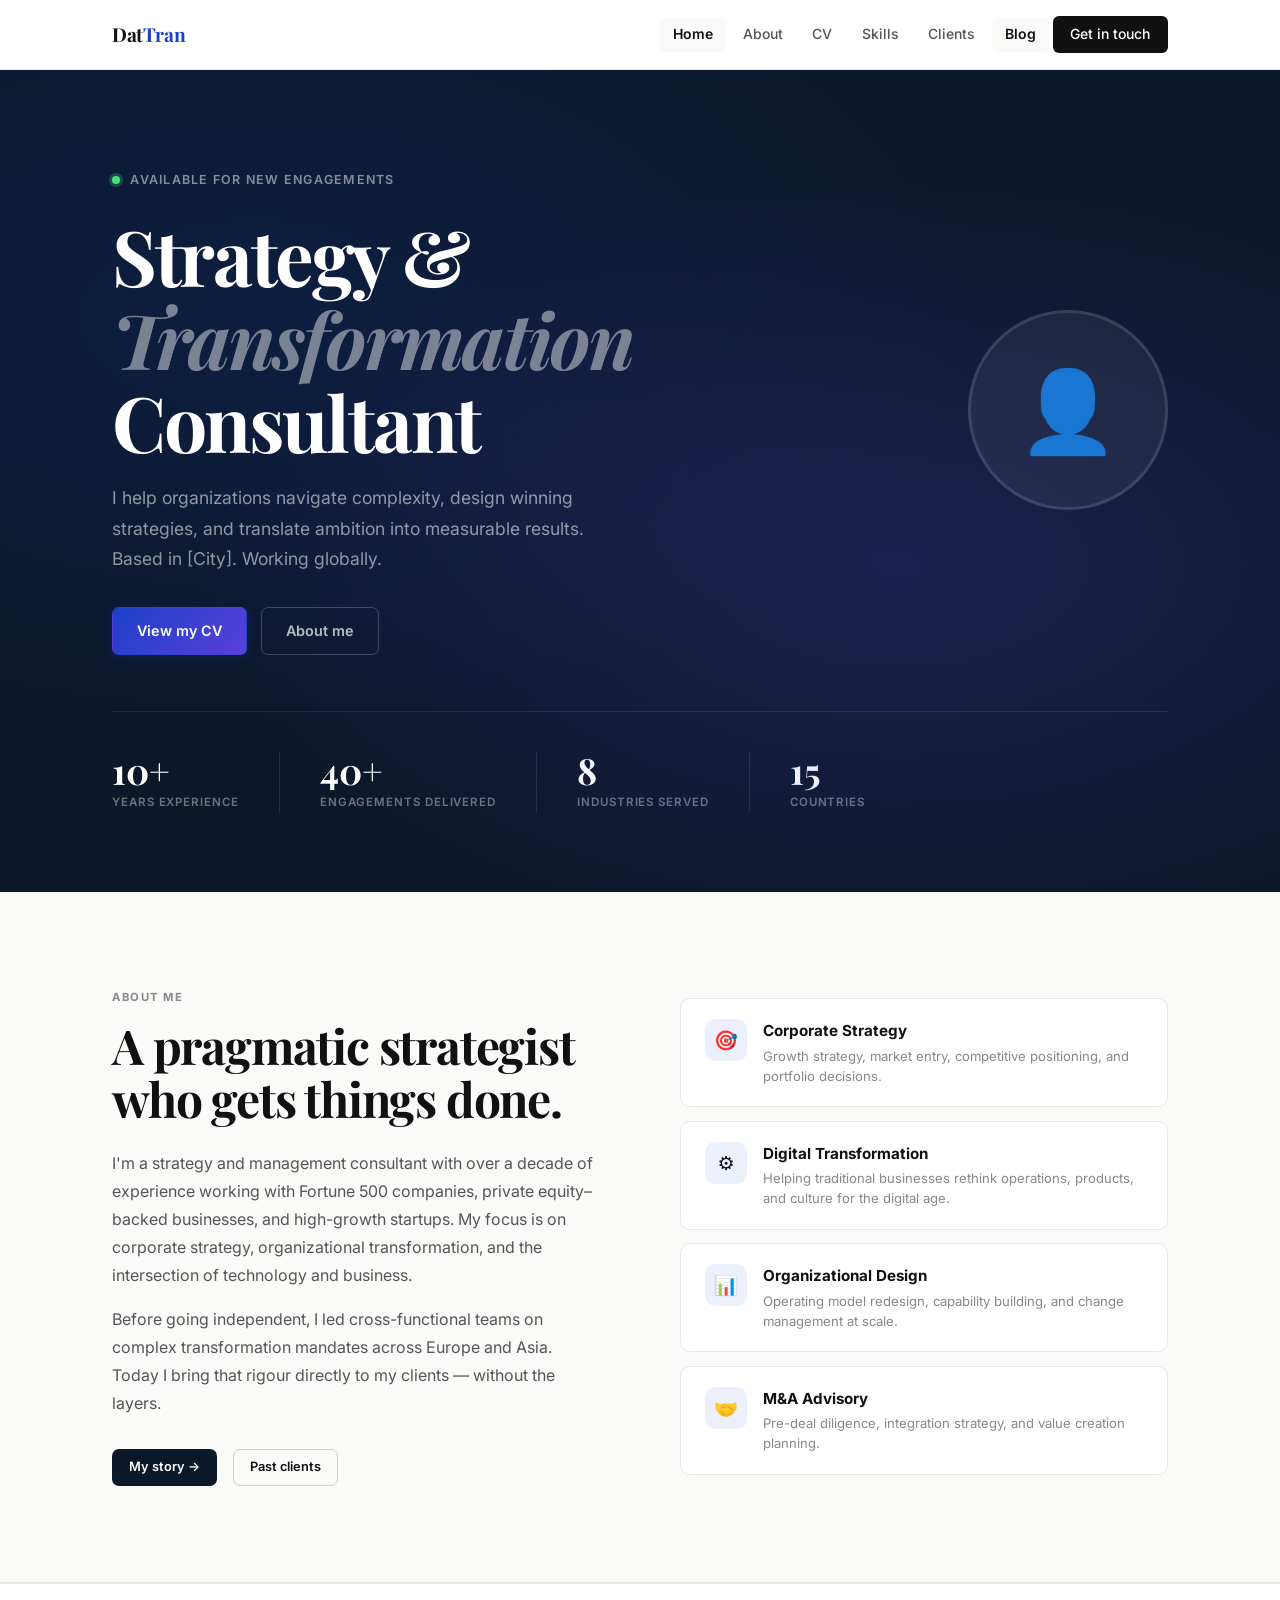
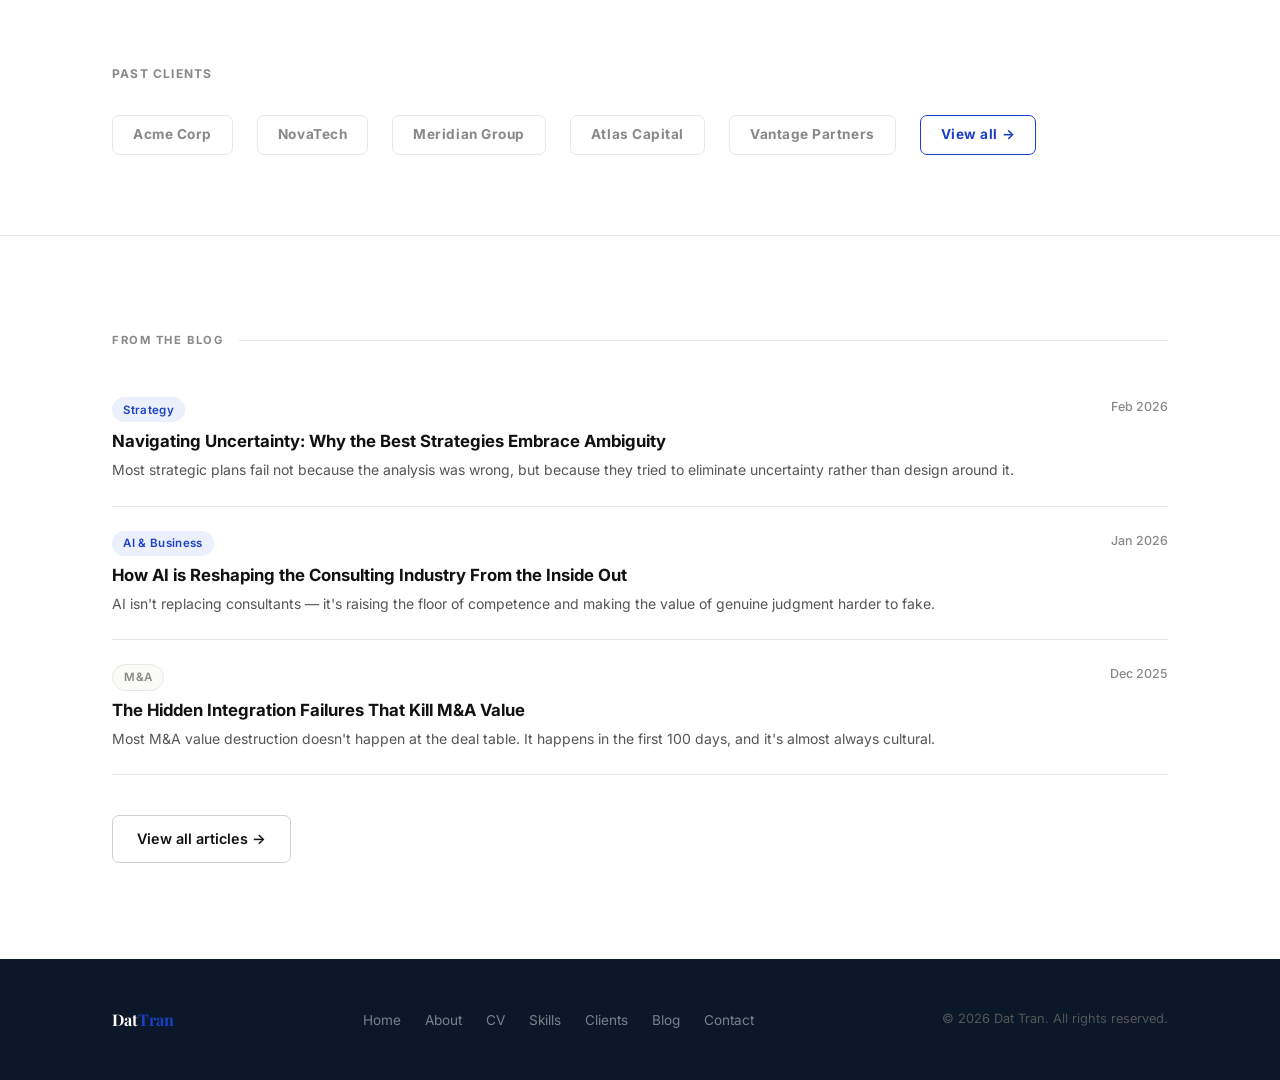
==== commit 56d3eb49: "Redesign: fintech aesthetic, new About page, blog cards, LinkedIn - Add Inter + Playfair Display fon" ====
--- a/index.html
+++ b/index.html
@@ -3,7 +3,7 @@
 <head>
   <meta charset="UTF-8" />
   <meta name="viewport" content="width=device-width, initial-scale=1.0" />
-  <title>Your Name — Strategy Consultant</title>
+  <title>Dat Tran — Strategy Consultant</title>
   <meta name="description" content="Strategy consultant helping organizations navigate complexity, drive growth, and unlock lasting competitive advantage." />
   <link rel="stylesheet" href="css/style.css" />
 </head>
@@ -14,14 +14,15 @@
        ================================================ -->
   <nav class="nav">
     <div class="wrap nav-inner">
-      <a href="index.html" class="nav-logo">Your<em>Name</em></a>
+      <a href="index.html" class="nav-logo">Dat<em>Tran</em></a>
       <ul class="nav-links">
         <li><a href="index.html" class="active">Home</a></li>
+        <li><a href="about.html">About</a></li>
         <li><a href="cv.html">CV</a></li>
         <li><a href="skills.html">Skills</a></li>
         <li><a href="clients.html">Clients</a></li>
         <li><a href="blog/index.html">Blog</a></li>
-        <li><a href="mailto:hello@yourname.com" class="nav-cta">Get in touch</a></li>
+        <li><a href="mailto:hello@dat-tran.com" class="nav-cta">Get in touch</a></li>
       </ul>
       <button class="nav-burger" aria-label="Toggle menu" aria-expanded="false">
         <span></span><span></span><span></span>
@@ -56,12 +57,12 @@
 
           <div class="hero-actions">
             <a href="cv.html" class="btn btn-primary">View my CV</a>
-            <a href="blog/index.html" class="btn btn-ghost">Read the blog</a>
+            <a href="about.html" class="btn btn-ghost" style="color:rgba(255,255,255,.7); border-color:rgba(255,255,255,.2);">About me</a>
           </div>
         </div>
 
         <div class="hero-photo">
-          <!-- Replace with: <img src="img/photo.jpg" alt="Your Name"> -->
+          <!-- Replace with: <img src="img/dat-tran.jpg" alt="Dat Tran"> -->
           👤
         </div>
 
@@ -90,7 +91,7 @@
   </section>
 
   <!-- ================================================
-       ABOUT
+       ABOUT STRIP
        ================================================ -->
   <section class="about-strip section">
     <div class="wrap">
@@ -108,18 +109,13 @@
             the intersection of technology and business.
           </p>
           <p style="margin-top:1rem;">
-            Before going independent, I was a [Senior Manager / Principal] at [Firm Name],
-            where I led cross-functional teams on some of the most complex transformations
-            in the industry. Today I bring that rigor and energy directly to my clients,
+            Before going independent, I led cross-functional teams on complex transformation
+            mandates across Europe and Asia. Today I bring that rigour directly to my clients —
             without the layers.
           </p>
-          <p style="margin-top:1rem;">
-            When I'm not working, I write about strategy and decision-making, and I'm
-            particularly interested in how AI is reshaping competitive dynamics across sectors.
-          </p>
 
           <div style="display:flex; gap:1rem; margin-top:2rem; flex-wrap:wrap;">
-            <a href="cv.html" class="btn btn-dark btn-sm">Full CV →</a>
+            <a href="about.html" class="btn btn-dark btn-sm">My story →</a>
             <a href="clients.html" class="btn btn-ghost btn-sm">Past clients</a>
           </div>
         </div>
@@ -223,16 +219,17 @@
        ================================================ -->
   <footer>
     <div class="wrap footer-inner">
-      <div class="footer-logo">Your<em>Name</em></div>
+      <div class="footer-logo">Dat<em>Tran</em></div>
       <ul class="footer-links">
         <li><a href="index.html">Home</a></li>
+        <li><a href="about.html">About</a></li>
         <li><a href="cv.html">CV</a></li>
         <li><a href="skills.html">Skills</a></li>
         <li><a href="clients.html">Clients</a></li>
         <li><a href="blog/index.html">Blog</a></li>
-        <li><a href="mailto:hello@yourname.com">Contact</a></li>
+        <li><a href="mailto:hello@dat-tran.com">Contact</a></li>
       </ul>
-      <p class="footer-copy">© 2026 Your Name. All rights reserved.</p>
+      <p class="footer-copy">© 2026 Dat Tran. All rights reserved.</p>
     </div>
   </footer>
 
--- a/css/style.css
+++ b/css/style.css
@@ -1,7 +1,9 @@
 /* ================================================
-   PERSONAL WEBSITE — Editorial × Consulting
-   Clean light, strong typography, professional
-   ================================================ */
+   PERSONAL WEBSITE — Fintech × Consulting
+   Inter body, Playfair Display headings, bold & minimal
+   ================================================ */
+
+@import url('https://fonts.googleapis.com/css2?family=Inter:ital,opsz,wght@0,14..32,400;0,14..32,500;0,14..32,600;0,14..32,700;0,14..32,800;1,14..32,400&family=Playfair+Display:ital,wght@0,700;1,700&display=swap');
 
 /* --- Reset --- */
 *, *::before, *::after { box-sizing: border-box; margin: 0; padding: 0; }
@@ -22,8 +24,8 @@
   --border-2:   #D0D0CA;
 
   /* Typography */
-  --serif:  Georgia, 'Times New Roman', serif;
-  --sans:   system-ui, -apple-system, BlinkMacSystemFont, 'Segoe UI', Helvetica, Arial, sans-serif;
+  --serif:  'Playfair Display', Georgia, 'Times New Roman', serif;
+  --sans:   'Inter', system-ui, -apple-system, BlinkMacSystemFont, 'Segoe UI', Helvetica, Arial, sans-serif;
 
   /* Layout */
   --max:    1120px;
@@ -875,3 +877,367 @@
   .footer-links { justify-content: center; }
   .testimonials { padding: 1.75rem 1.25rem; }
 }
+
+/* ================================================
+   LINKEDIN BUTTON
+   ================================================ */
+.linkedin-btn {
+  display: flex;
+  align-items: center;
+  justify-content: space-between;
+  gap: 1rem;
+  background: #0A66C2;
+  color: var(--white);
+  padding: 1.1rem 1.5rem;
+  border-radius: var(--r);
+  text-decoration: none;
+  transition: background .2s;
+  margin-bottom: 1.25rem;
+}
+.linkedin-btn:hover { background: #004182; opacity: 1; }
+.linkedin-btn-label { font-size: .72rem; color: rgba(255,255,255,.65); display: block; }
+.linkedin-btn-text { font-weight: 700; font-size: .95rem; }
+.linkedin-btn-icon { font-size: 1.25rem; flex-shrink: 0; }
+
+/* ================================================
+   SKILLS — RELATED LINKS
+   ================================================ */
+.skills-related {
+  margin-top: 1.5rem;
+  padding: 1.1rem 1.5rem;
+  background: var(--bg);
+  border: 1px solid var(--border);
+  border-radius: var(--r);
+  display: flex;
+  gap: 2rem;
+  flex-wrap: wrap;
+  align-items: center;
+}
+.skills-related-label {
+  font-size: .68rem;
+  font-weight: 700;
+  letter-spacing: .1em;
+  text-transform: uppercase;
+  color: var(--text-3);
+  white-space: nowrap;
+}
+.skills-related-links { display: flex; gap: .75rem; flex-wrap: wrap; }
+.skills-related-link {
+  display: inline-flex;
+  align-items: center;
+  gap: .3rem;
+  font-size: .82rem;
+  font-weight: 600;
+  color: var(--accent);
+  text-decoration: none;
+  transition: opacity .15s;
+}
+.skills-related-link:hover { opacity: .65; }
+
+/* ================================================
+   BLOG INDEX — CARD GRID (Untitled UI style)
+   ================================================ */
+.blog-index-hero {
+  background: var(--bg);
+  border-bottom: 1px solid var(--border);
+  padding: 72px 0 56px;
+}
+
+/* Featured card */
+a.blog-featured-card {
+  display: grid;
+  grid-template-columns: 340px 1fr;
+  border: 1px solid var(--border);
+  border-radius: 16px;
+  overflow: hidden;
+  text-decoration: none;
+  margin-bottom: 3rem;
+  background: var(--white);
+  transition: box-shadow .25s, transform .2s;
+}
+a.blog-featured-card:hover { box-shadow: 0 12px 48px rgba(0,0,0,.09); transform: translateY(-2px); opacity: 1; }
+.blog-featured-card-cover {
+  background: var(--accent-grd);
+  position: relative;
+  min-height: 300px;
+  display: flex;
+  align-items: flex-end;
+  padding: 1.75rem;
+}
+.blog-featured-label {
+  display: inline-block;
+  padding: .3rem .85rem;
+  border-radius: 100px;
+  background: rgba(255,255,255,.18);
+  backdrop-filter: blur(8px);
+  font-size: .72rem;
+  font-weight: 700;
+  letter-spacing: .06em;
+  text-transform: uppercase;
+  color: rgba(255,255,255,.9);
+}
+.blog-featured-card-body {
+  padding: 2.5rem;
+  display: flex;
+  flex-direction: column;
+  justify-content: center;
+  gap: .85rem;
+}
+.blog-card-meta-top { display: flex; align-items: center; gap: .75rem; }
+.blog-card-time { font-size: .75rem; color: var(--text-3); font-weight: 500; }
+.blog-featured-card-title {
+  font-family: var(--serif);
+  font-size: clamp(1.35rem, 2vw, 1.65rem);
+  font-weight: 700;
+  color: var(--text);
+  line-height: 1.25;
+  letter-spacing: -0.02em;
+}
+.blog-featured-card-excerpt {
+  font-size: .95rem;
+  color: var(--text-2);
+  line-height: 1.75;
+}
+.blog-card-footer {
+  display: flex;
+  align-items: center;
+  justify-content: space-between;
+  font-size: .8rem;
+  color: var(--text-3);
+  padding-top: 1.1rem;
+  border-top: 1px solid var(--border);
+  font-weight: 500;
+}
+.blog-card-footer-cta { color: var(--accent) !important; font-weight: 600; }
+
+/* Card grid */
+.blog-card-grid {
+  display: grid;
+  grid-template-columns: repeat(3, 1fr);
+  gap: 1.5rem;
+}
+a.blog-card {
+  display: flex;
+  flex-direction: column;
+  border: 1px solid var(--border);
+  border-radius: 14px;
+  overflow: hidden;
+  text-decoration: none;
+  background: var(--white);
+  transition: box-shadow .25s, transform .2s;
+}
+a.blog-card:hover { box-shadow: 0 8px 32px rgba(0,0,0,.09); transform: translateY(-2px); opacity: 1; }
+
+.blog-card-cover { height: 140px; position: relative; }
+.cover-blue   { background: linear-gradient(135deg, #1B40C8 0%, #5B3FDB 100%); }
+.cover-teal   { background: linear-gradient(135deg, #0891B2 0%, #059669 100%); }
+.cover-amber  { background: linear-gradient(135deg, #D97706 0%, #B45309 100%); }
+.cover-purple { background: linear-gradient(135deg, #7C3AED 0%, #4F46E5 100%); }
+.cover-cyan   { background: linear-gradient(135deg, #0891B2 0%, #0E7490 100%); }
+.cover-slate  { background: linear-gradient(135deg, #475569 0%, #334155 100%); }
+
+.blog-card-body { padding: 1.4rem; display: flex; flex-direction: column; flex: 1; gap: .55rem; }
+.blog-card-title {
+  font-size: 1rem;
+  font-weight: 700;
+  color: var(--text);
+  line-height: 1.35;
+  display: -webkit-box;
+  -webkit-line-clamp: 2;
+  -webkit-box-orient: vertical;
+  overflow: hidden;
+}
+.blog-card-excerpt {
+  font-size: .84rem;
+  color: var(--text-2);
+  line-height: 1.65;
+  display: -webkit-box;
+  -webkit-line-clamp: 3;
+  -webkit-box-orient: vertical;
+  overflow: hidden;
+  flex: 1;
+}
+.blog-card-bottom {
+  display: flex;
+  align-items: center;
+  justify-content: space-between;
+  margin-top: .65rem;
+  padding-top: .75rem;
+  border-top: 1px solid var(--border);
+  font-size: .74rem;
+  color: var(--text-3);
+  font-weight: 500;
+}
+
+/* ================================================
+   BLOG POST — LIGHT HEADER (Untitled UI / Nightingale style)
+   ================================================ */
+.post-header-light {
+  background: var(--white);
+  border-bottom: 1px solid var(--border);
+  padding: 48px 0 40px;
+}
+.post-back-top {
+  display: inline-flex;
+  align-items: center;
+  gap: .4rem;
+  font-size: .82rem;
+  font-weight: 600;
+  color: var(--text-3);
+  text-decoration: none;
+  margin-bottom: 2rem;
+  transition: color .15s;
+}
+.post-back-top:hover { color: var(--accent); opacity: 1; }
+.post-breadcrumb { display: flex; align-items: center; gap: .75rem; margin-bottom: 1.25rem; }
+.post-breadcrumb-sep { color: var(--border-2); font-size: .75rem; }
+.post-breadcrumb-item { font-size: .75rem; font-weight: 600; letter-spacing: .06em; text-transform: uppercase; color: var(--text-3); }
+.post-title-light {
+  font-family: var(--serif);
+  font-size: clamp(2rem, 5vw, 3.2rem);
+  font-weight: 700;
+  color: var(--text);
+  line-height: 1.12;
+  letter-spacing: -0.025em;
+  margin-bottom: 1rem;
+  max-width: 800px;
+}
+.post-subtitle-light {
+  font-size: 1.1rem;
+  color: var(--text-2);
+  line-height: 1.75;
+  max-width: 680px;
+}
+.post-byline-light {
+  display: flex;
+  align-items: center;
+  gap: 1rem;
+  margin-top: 1.75rem;
+  flex-wrap: wrap;
+  padding-top: 1.75rem;
+  border-top: 1px solid var(--border);
+}
+.post-byline-avatar-light {
+  width: 40px; height: 40px;
+  border-radius: 50%;
+  background: var(--accent-grd);
+  color: var(--white);
+  font-weight: 700;
+  display: flex; align-items: center; justify-content: center;
+  font-size: .875rem;
+  flex-shrink: 0;
+}
+.post-byline-name-light { font-weight: 700; font-size: .9rem; color: var(--text); }
+.post-byline-meta-light { font-size: .8rem; color: var(--text-3); }
+.post-byline-dot { color: var(--border-2); font-size: .7rem; }
+
+/* Cover banner below the light header */
+.post-cover-banner {
+  height: 320px;
+  position: relative;
+  overflow: hidden;
+}
+
+/* ================================================
+   ABOUT PAGE
+   ================================================ */
+.about-page-hero {
+  background: var(--bg-dark);
+  padding: 88px 0 72px;
+  position: relative;
+  overflow: hidden;
+}
+.about-page-hero::before {
+  content: '';
+  position: absolute;
+  inset: 0;
+  background:
+    radial-gradient(ellipse at 75% 50%, rgba(91,63,219,.2) 0%, transparent 55%),
+    radial-gradient(ellipse at 20% 80%, rgba(27,64,200,.12) 0%, transparent 50%);
+}
+.about-page-inner {
+  position: relative;
+  display: grid;
+  grid-template-columns: 1fr 280px;
+  gap: 4rem;
+  align-items: center;
+}
+.about-photo-placeholder {
+  width: 260px;
+  height: 320px;
+  border-radius: 20px;
+  border: 2px solid rgba(255,255,255,.12);
+  background: rgba(255,255,255,.06);
+  display: flex;
+  align-items: center;
+  justify-content: center;
+  font-size: 6rem;
+  flex-shrink: 0;
+  overflow: hidden;
+}
+
+.about-personal-section { background: var(--bg); border-bottom: 1px solid var(--border); }
+
+.about-values-grid {
+  display: grid;
+  grid-template-columns: repeat(3, 1fr);
+  gap: 1.5rem;
+  margin-top: 3rem;
+}
+.about-value-card {
+  border: 1px solid var(--border);
+  border-radius: var(--r);
+  padding: 1.75rem;
+  background: var(--white);
+  transition: box-shadow .2s, border-color .2s;
+}
+.about-value-card:hover { border-color: var(--accent); box-shadow: 0 4px 20px rgba(27,64,200,.07); }
+.about-value-icon { font-size: 1.75rem; margin-bottom: 1rem; }
+.about-value-title { font-weight: 700; font-size: 1rem; color: var(--text); margin-bottom: .5rem; }
+.about-value-desc { font-size: .875rem; color: var(--text-2); line-height: 1.65; }
+
+.about-interests { display: flex; flex-wrap: wrap; gap: .5rem; margin-top: 1.25rem; }
+.interest-tag {
+  display: inline-flex;
+  align-items: center;
+  gap: .4rem;
+  padding: .45rem 1rem;
+  border: 1px solid var(--border);
+  border-radius: 100px;
+  font-size: .84rem;
+  font-weight: 500;
+  color: var(--text-2);
+  background: var(--white);
+}
+
+.about-connect-section {
+  background: var(--bg-dark);
+  padding: 80px 0;
+  position: relative;
+  overflow: hidden;
+  text-align: center;
+}
+.about-connect-section::before {
+  content: '';
+  position: absolute;
+  inset: 0;
+  background: radial-gradient(ellipse at 50% 60%, rgba(91,63,219,.2) 0%, transparent 55%);
+}
+
+/* ================================================
+   RESPONSIVE — new additions
+   ================================================ */
+@media (max-width: 960px) {
+  a.blog-featured-card { grid-template-columns: 1fr; }
+  .blog-featured-card-cover { min-height: 200px; }
+  .blog-card-grid { grid-template-columns: repeat(2, 1fr); }
+  .about-page-inner { grid-template-columns: 1fr; }
+  .about-photo-placeholder { width: 180px; height: 220px; font-size: 4rem; }
+  .about-values-grid { grid-template-columns: repeat(2, 1fr); }
+}
+
+@media (max-width: 640px) {
+  .blog-card-grid { grid-template-columns: 1fr; }
+  .about-values-grid { grid-template-columns: 1fr; }
+  .skills-related { flex-direction: column; align-items: flex-start; gap: .75rem; }
+}
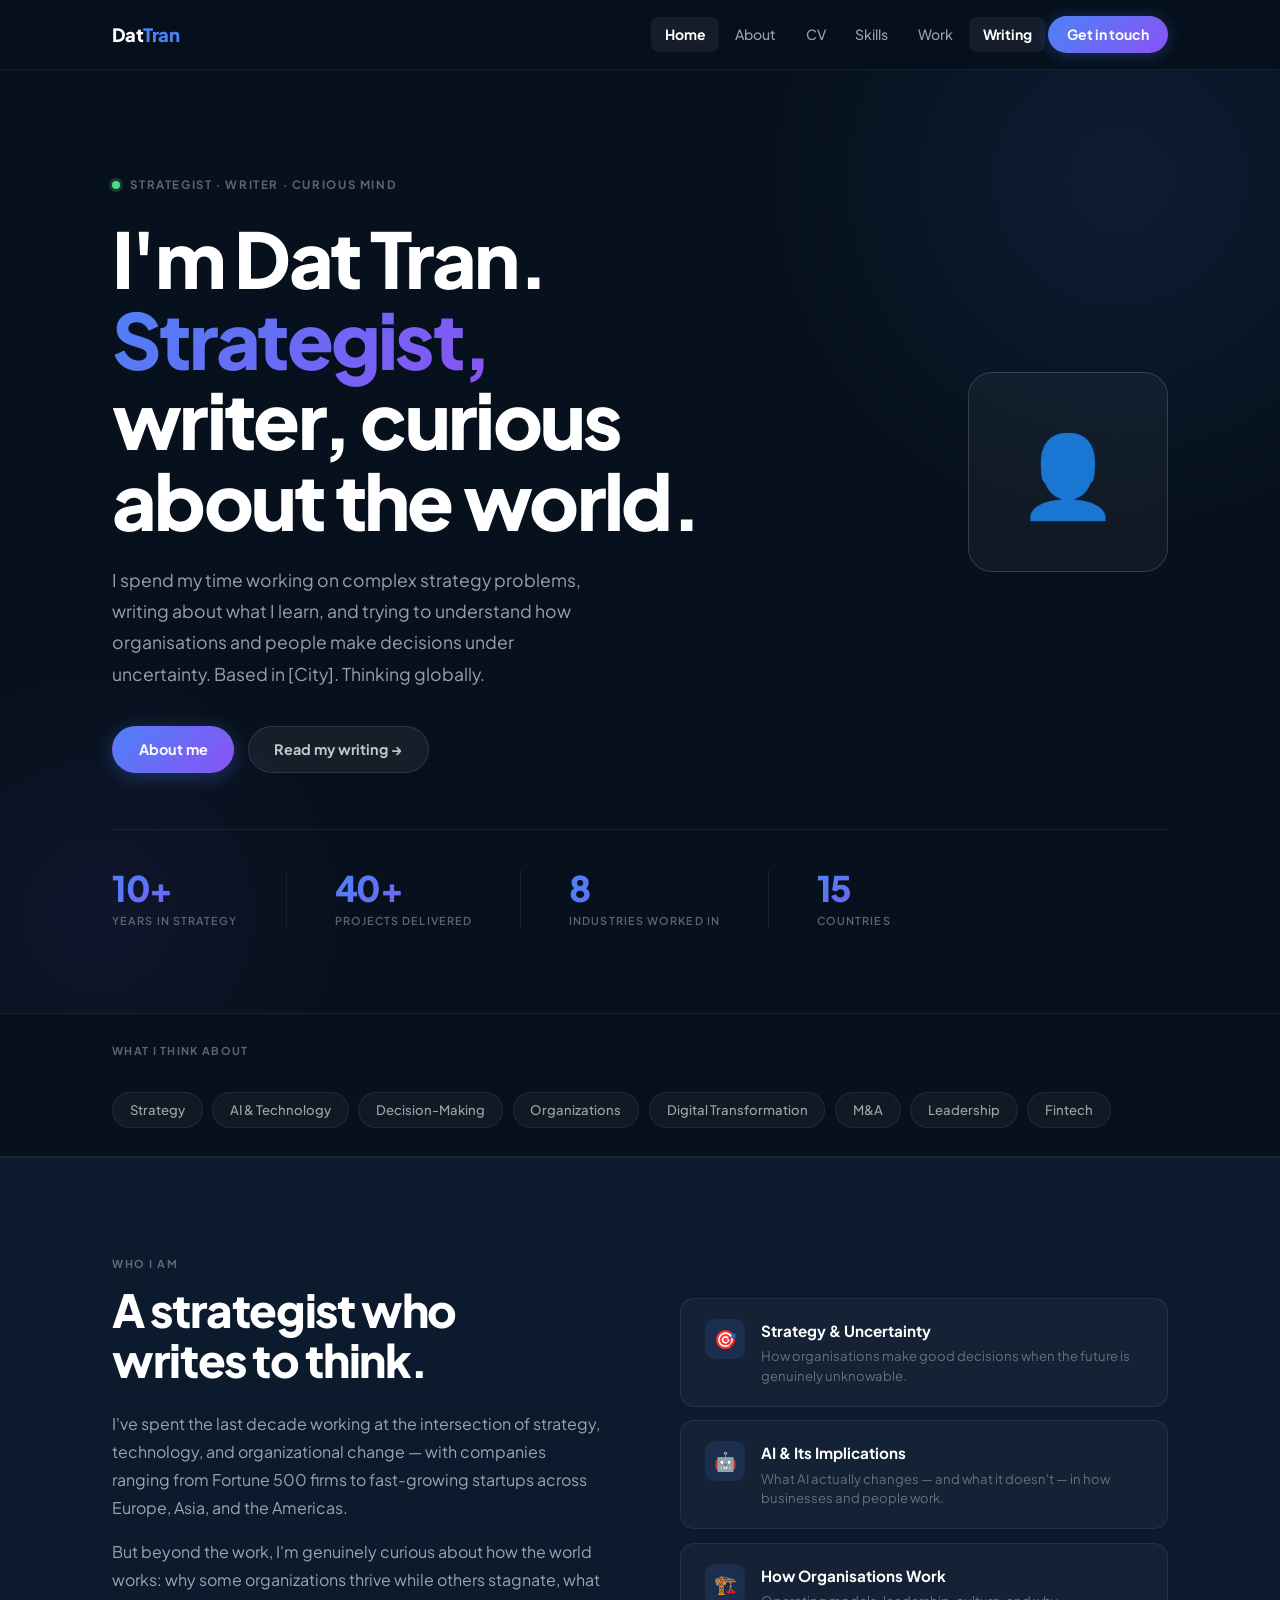
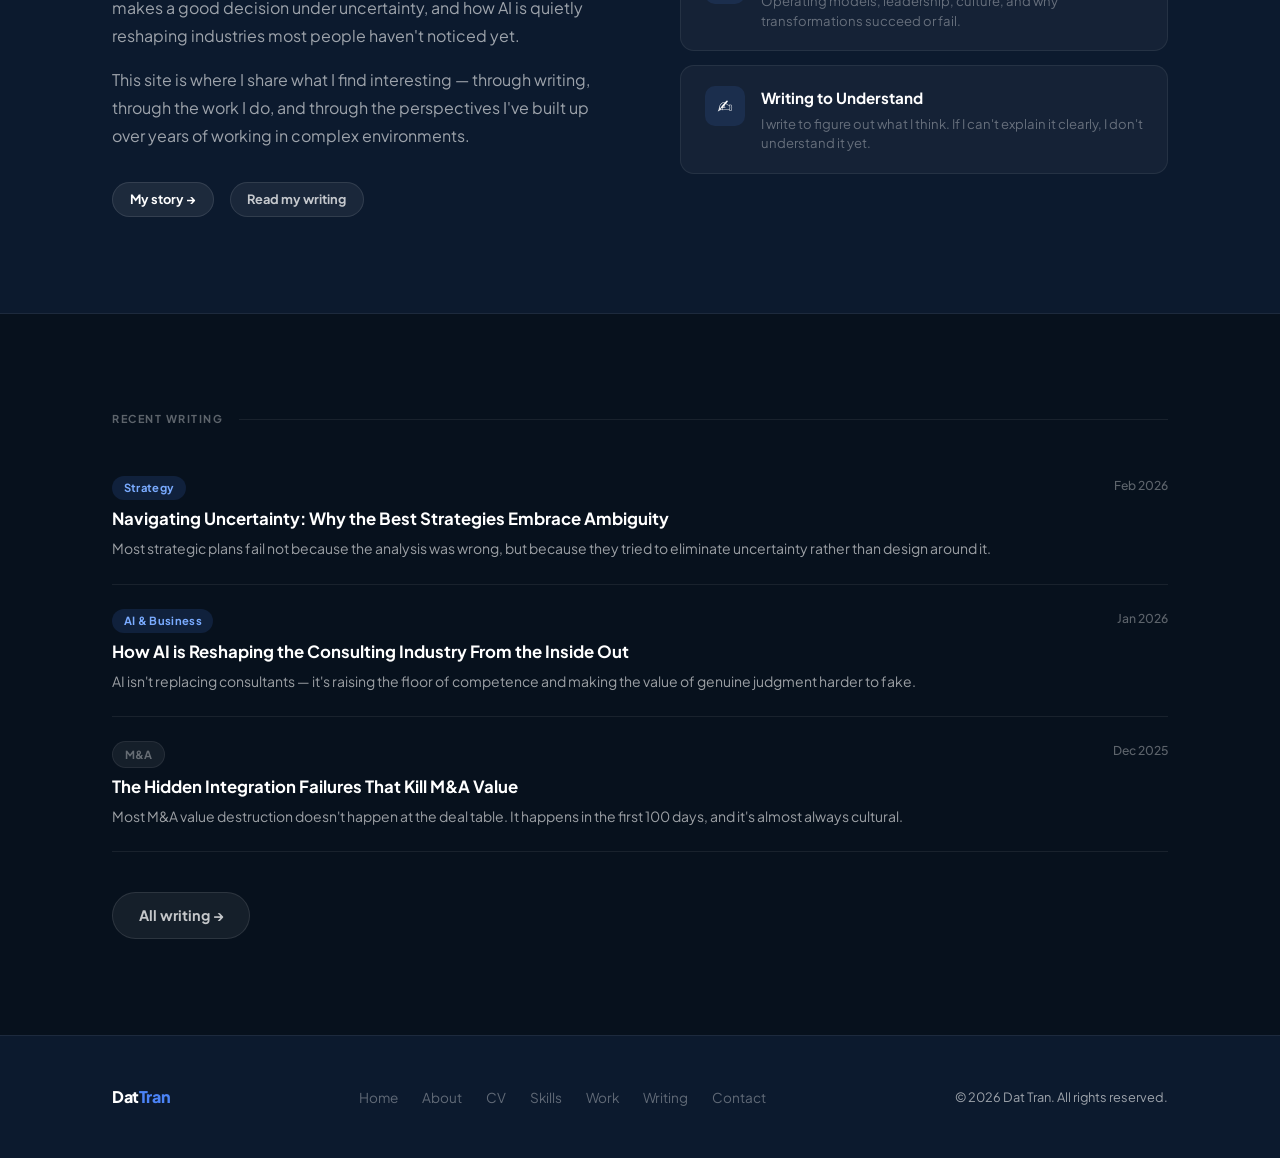
==== commit 82763bc5: "Redesign: Ramotion dark theme + personal tone throughout - Full CSS rewrite: dark navy (#07111D), Pl" ====
--- a/index.html
+++ b/index.html
@@ -3,8 +3,8 @@
 <head>
   <meta charset="UTF-8" />
   <meta name="viewport" content="width=device-width, initial-scale=1.0" />
-  <title>Dat Tran — Strategy Consultant</title>
-  <meta name="description" content="Strategy consultant helping organizations navigate complexity, drive growth, and unlock lasting competitive advantage." />
+  <title>Dat Tran — Strategist &amp; Writer</title>
+  <meta name="description" content="Dat Tran — strategy consultant, writer, and curious mind. Sharing perspectives on strategy, AI, organizations, and decision-making." />
   <link rel="stylesheet" href="css/style.css" />
 </head>
 <body>
@@ -20,8 +20,8 @@
         <li><a href="about.html">About</a></li>
         <li><a href="cv.html">CV</a></li>
         <li><a href="skills.html">Skills</a></li>
-        <li><a href="clients.html">Clients</a></li>
-        <li><a href="blog/index.html">Blog</a></li>
+        <li><a href="clients.html">Work</a></li>
+        <li><a href="blog/index.html">Writing</a></li>
         <li><a href="mailto:hello@dat-tran.com" class="nav-cta">Get in touch</a></li>
       </ul>
       <button class="nav-burger" aria-label="Toggle menu" aria-expanded="false">
@@ -40,24 +40,24 @@
         <div class="hero-text">
           <div class="hero-eyebrow">
             <span class="hero-eyebrow-dot"></span>
-            <span class="hero-eyebrow-text">Available for new engagements</span>
+            <span class="hero-eyebrow-text">Strategist · Writer · Curious mind</span>
           </div>
 
           <h1 class="display">
-            Strategy &amp;<br>
-            <em>Transformation</em><br>
-            Consultant
+            I'm Dat Tran.<br>
+            <span class="gradient-text">Strategist,</span><br>
+            writer, curious<br>about the world.
           </h1>
 
           <p class="hero-sub">
-            I help organizations navigate complexity, design winning strategies,
-            and translate ambition into measurable results. Based in [City].
-            Working globally.
+            I spend my time working on complex strategy problems, writing about what
+            I learn, and trying to understand how organisations and people make decisions
+            under uncertainty. Based in [City]. Thinking globally.
           </p>
 
           <div class="hero-actions">
-            <a href="cv.html" class="btn btn-primary">View my CV</a>
-            <a href="about.html" class="btn btn-ghost" style="color:rgba(255,255,255,.7); border-color:rgba(255,255,255,.2);">About me</a>
+            <a href="about.html" class="btn btn-primary">About me</a>
+            <a href="blog/index.html" class="btn btn-ghost">Read my writing →</a>
           </div>
         </div>
 
@@ -72,15 +72,15 @@
       <div class="hero-stats">
         <div class="hero-stat">
           <div class="hero-stat-num" data-count="10" data-suffix="+">10+</div>
-          <div class="hero-stat-label">Years experience</div>
+          <div class="hero-stat-label">Years in strategy</div>
         </div>
         <div class="hero-stat">
           <div class="hero-stat-num" data-count="40" data-suffix="+">40+</div>
-          <div class="hero-stat-label">Engagements delivered</div>
+          <div class="hero-stat-label">Projects delivered</div>
         </div>
         <div class="hero-stat">
           <div class="hero-stat-num" data-count="8" data-suffix="">8</div>
-          <div class="hero-stat-label">Industries served</div>
+          <div class="hero-stat-label">Industries worked in</div>
         </div>
         <div class="hero-stat">
           <div class="hero-stat-num" data-count="15" data-suffix="">15</div>
@@ -91,6 +91,27 @@
   </section>
 
   <!-- ================================================
+       TOPIC PILLS — what I write and think about
+       ================================================ -->
+  <div class="topic-strip">
+    <div class="wrap">
+      <div class="topic-strip-inner">
+        <span class="topic-strip-label">What I think about</span>
+        <div class="topic-pills">
+          <span class="topic-pill">Strategy</span>
+          <span class="topic-pill">AI &amp; Technology</span>
+          <span class="topic-pill">Decision-Making</span>
+          <span class="topic-pill">Organizations</span>
+          <span class="topic-pill">Digital Transformation</span>
+          <span class="topic-pill">M&amp;A</span>
+          <span class="topic-pill">Leadership</span>
+          <span class="topic-pill">Fintech</span>
+        </div>
+      </div>
+    </div>
+  </div>
+
+  <!-- ================================================
        ABOUT STRIP
        ================================================ -->
   <section class="about-strip section">
@@ -98,25 +119,30 @@
       <div class="about-strip-inner">
 
         <div class="about-body fade-in">
-          <p class="label">About me</p>
+          <p class="label">Who I am</p>
           <h2 class="display-sm" style="margin-bottom:1.5rem;">
-            A pragmatic strategist<br>who gets things done.
+            A strategist who<br>writes to think.
           </h2>
           <p>
-            I'm a strategy and management consultant with over a decade of experience working
-            with Fortune 500 companies, private equity–backed businesses, and high-growth
-            startups. My focus is on corporate strategy, organizational transformation, and
-            the intersection of technology and business.
+            I've spent the last decade working at the intersection of strategy, technology,
+            and organizational change — with companies ranging from Fortune 500 firms to
+            fast-growing startups across Europe, Asia, and the Americas.
           </p>
           <p style="margin-top:1rem;">
-            Before going independent, I led cross-functional teams on complex transformation
-            mandates across Europe and Asia. Today I bring that rigour directly to my clients —
-            without the layers.
+            But beyond the work, I'm genuinely curious about how the world works:
+            why some organizations thrive while others stagnate, what makes a good decision
+            under uncertainty, and how AI is quietly reshaping industries most people
+            haven't noticed yet.
+          </p>
+          <p style="margin-top:1rem;">
+            This site is where I share what I find interesting — through writing, through
+            the work I do, and through the perspectives I've built up over years of
+            working in complex environments.
           </p>
 
           <div style="display:flex; gap:1rem; margin-top:2rem; flex-wrap:wrap;">
             <a href="about.html" class="btn btn-dark btn-sm">My story →</a>
-            <a href="clients.html" class="btn btn-ghost btn-sm">Past clients</a>
+            <a href="blog/index.html" class="btn btn-ghost btn-sm">Read my writing</a>
           </div>
         </div>
 
@@ -124,29 +150,29 @@
           <div class="about-card">
             <div class="about-card-icon">🎯</div>
             <div>
-              <div class="about-card-title">Corporate Strategy</div>
-              <div class="about-card-desc">Growth strategy, market entry, competitive positioning, and portfolio decisions.</div>
-            </div>
-          </div>
-          <div class="about-card">
-            <div class="about-card-icon">⚙️</div>
-            <div>
-              <div class="about-card-title">Digital Transformation</div>
-              <div class="about-card-desc">Helping traditional businesses rethink operations, products, and culture for the digital age.</div>
-            </div>
-          </div>
-          <div class="about-card">
-            <div class="about-card-icon">📊</div>
-            <div>
-              <div class="about-card-title">Organizational Design</div>
-              <div class="about-card-desc">Operating model redesign, capability building, and change management at scale.</div>
-            </div>
-          </div>
-          <div class="about-card">
-            <div class="about-card-icon">🤝</div>
-            <div>
-              <div class="about-card-title">M&amp;A Advisory</div>
-              <div class="about-card-desc">Pre-deal diligence, integration strategy, and value creation planning.</div>
+              <div class="about-card-title">Strategy &amp; Uncertainty</div>
+              <div class="about-card-desc">How organisations make good decisions when the future is genuinely unknowable.</div>
+            </div>
+          </div>
+          <div class="about-card">
+            <div class="about-card-icon">🤖</div>
+            <div>
+              <div class="about-card-title">AI &amp; Its Implications</div>
+              <div class="about-card-desc">What AI actually changes — and what it doesn't — in how businesses and people work.</div>
+            </div>
+          </div>
+          <div class="about-card">
+            <div class="about-card-icon">🏗️</div>
+            <div>
+              <div class="about-card-title">How Organisations Work</div>
+              <div class="about-card-desc">Operating models, leadership, culture, and why transformations succeed or fail.</div>
+            </div>
+          </div>
+          <div class="about-card">
+            <div class="about-card-icon">✍️</div>
+            <div>
+              <div class="about-card-title">Writing to Understand</div>
+              <div class="about-card-desc">I write to figure out what I think. If I can't explain it clearly, I don't understand it yet.</div>
             </div>
           </div>
         </div>
@@ -156,35 +182,16 @@
   </section>
 
   <!-- ================================================
-       CLIENTS STRIP
-       ================================================ -->
-  <section class="section-sm" style="border-top:1px solid var(--border); border-bottom:1px solid var(--border);">
-    <div class="wrap">
-      <div class="featured-clients">
-        <span class="featured-clients-label">Past clients</span>
-        <div class="client-logo-strip">
-          <span class="client-logo-item">Acme Corp</span>
-          <span class="client-logo-item">NovaTech</span>
-          <span class="client-logo-item">Meridian Group</span>
-          <span class="client-logo-item">Atlas Capital</span>
-          <span class="client-logo-item">Vantage Partners</span>
-          <a href="clients.html" class="client-logo-item" style="color:var(--accent); border-color:var(--accent);">View all →</a>
-        </div>
-      </div>
-    </div>
-  </section>
-
-  <!-- ================================================
-       LATEST BLOG POSTS
+       LATEST WRITING
        ================================================ -->
   <section class="section">
     <div class="wrap">
       <div class="section-rule">
-        <span class="label">From the blog</span>
+        <span class="label">Recent writing</span>
       </div>
 
       <div class="blog-post-list" style="margin-bottom:2.5rem;">
-        <a href="blog/navigating-uncertainty.html" class="blog-post-item" style="text-decoration:none;">
+        <a href="blog/navigating-uncertainty.html" class="blog-post-item">
           <div>
             <div class="blog-post-tags"><span class="tag tag-blue">Strategy</span></div>
             <div class="blog-post-title">Navigating Uncertainty: Why the Best Strategies Embrace Ambiguity</div>
@@ -192,7 +199,7 @@
           </div>
           <div class="blog-post-date">Feb 2026</div>
         </a>
-        <a href="blog/ai-reshaping-consulting.html" class="blog-post-item" style="text-decoration:none;">
+        <a href="blog/ai-reshaping-consulting.html" class="blog-post-item">
           <div>
             <div class="blog-post-tags"><span class="tag tag-blue">AI &amp; Business</span></div>
             <div class="blog-post-title">How AI is Reshaping the Consulting Industry From the Inside Out</div>
@@ -200,7 +207,7 @@
           </div>
           <div class="blog-post-date">Jan 2026</div>
         </a>
-        <a href="blog/index.html" class="blog-post-item" style="text-decoration:none;">
+        <a href="blog/index.html" class="blog-post-item">
           <div>
             <div class="blog-post-tags"><span class="tag tag-gray">M&amp;A</span></div>
             <div class="blog-post-title">The Hidden Integration Failures That Kill M&amp;A Value</div>
@@ -210,7 +217,7 @@
         </a>
       </div>
 
-      <a href="blog/index.html" class="btn btn-ghost">View all articles →</a>
+      <a href="blog/index.html" class="btn btn-ghost">All writing →</a>
     </div>
   </section>
 
@@ -225,8 +232,8 @@
         <li><a href="about.html">About</a></li>
         <li><a href="cv.html">CV</a></li>
         <li><a href="skills.html">Skills</a></li>
-        <li><a href="clients.html">Clients</a></li>
-        <li><a href="blog/index.html">Blog</a></li>
+        <li><a href="clients.html">Work</a></li>
+        <li><a href="blog/index.html">Writing</a></li>
         <li><a href="mailto:hello@dat-tran.com">Contact</a></li>
       </ul>
       <p class="footer-copy">© 2026 Dat Tran. All rights reserved.</p>
--- a/css/style.css
+++ b/css/style.css
@@ -1,36 +1,40 @@
 /* ================================================
-   PERSONAL WEBSITE — Fintech × Consulting
-   Inter body, Playfair Display headings, bold & minimal
-   ================================================ */
-
-@import url('https://fonts.googleapis.com/css2?family=Inter:ital,opsz,wght@0,14..32,400;0,14..32,500;0,14..32,600;0,14..32,700;0,14..32,800;1,14..32,400&family=Playfair+Display:ital,wght@0,700;1,700&display=swap');
+   DAT TRAN — Personal Site
+   Ramotion Fintech aesthetic:
+   · Near-black navy throughout
+   · Plus Jakarta Sans (no serif)
+   · Electric blue → purple gradient accents
+   · Glass cards, pill buttons, gradient text
+   ================================================ */
+
+@import url('https://fonts.googleapis.com/css2?family=Plus+Jakarta+Sans:ital,wght@0,400;0,500;0,600;0,700;0,800;1,400&display=swap');
 
 /* --- Reset --- */
 *, *::before, *::after { box-sizing: border-box; margin: 0; padding: 0; }
 
 /* --- Design Tokens --- */
 :root {
-  /* Colors */
-  --white:      #FFFFFF;
-  --bg:         #FAFAF8;
-  --bg-dark:    #0B1829;
-  --text:       #111111;
-  --text-2:     #555555;
-  --text-3:     #888888;
-  --accent:     #1B40C8;
-  --accent-2:   #ECF0FD;
-  --accent-grd: linear-gradient(135deg, #1B40C8 0%, #5B3FDB 100%);
-  --border:     #E8E8E4;
-  --border-2:   #D0D0CA;
-
-  /* Typography */
-  --serif:  'Playfair Display', Georgia, 'Times New Roman', serif;
-  --sans:   'Inter', system-ui, -apple-system, BlinkMacSystemFont, 'Segoe UI', Helvetica, Arial, sans-serif;
-
-  /* Layout */
-  --max:    1120px;
-  --nav-h:  70px;
-  --r:      10px;          /* default border-radius */
+  /* Dark palette */
+  --bg:        #07111D;
+  --bg-2:      #0C1A2E;
+  --bg-3:      #111F35;
+  --white:     #FFFFFF;
+  --text:      #FFFFFF;
+  --text-2:    rgba(255,255,255,.6);
+  --text-3:    rgba(255,255,255,.35);
+  --accent:    #4B83F6;
+  --purple:    #8A52F5;
+  --accent-2:  rgba(75,131,246,.12);
+  --accent-grd:linear-gradient(135deg, #4B83F6 0%, #8A52F5 100%);
+  --border:    rgba(255,255,255,.07);
+  --border-2:  rgba(255,255,255,.15);
+  --card:      rgba(255,255,255,.04);
+  --card-h:    rgba(255,255,255,.07);
+
+  --sans:  'Plus Jakarta Sans', system-ui, -apple-system, sans-serif;
+  --max:   1120px;
+  --nav-h: 70px;
+  --r:     14px;
 }
 
 html { font-size: 16px; scroll-behavior: smooth; }
@@ -38,7 +42,7 @@
 body {
   font-family: var(--sans);
   color: var(--text);
-  background: var(--white);
+  background: var(--bg);
   line-height: 1.6;
   -webkit-font-smoothing: antialiased;
 }
@@ -49,66 +53,61 @@
    TYPOGRAPHY
    ================================================ */
 .display {
-  font-family: var(--serif);
   font-size: clamp(2.75rem, 6vw, 5rem);
-  font-weight: 700;
-  line-height: 1.08;
+  font-weight: 800;
+  line-height: 1.05;
+  letter-spacing: -0.035em;
+  color: var(--text);
+}
+.display-sm {
+  font-size: clamp(1.85rem, 4vw, 2.85rem);
+  font-weight: 800;
+  line-height: 1.1;
   letter-spacing: -0.03em;
   color: var(--text);
 }
-.display-sm {
-  font-family: var(--serif);
-  font-size: clamp(2rem, 4vw, 3rem);
-  font-weight: 700;
-  line-height: 1.1;
-  letter-spacing: -0.025em;
-  color: var(--text);
-}
 .heading {
-  font-size: clamp(1.3rem, 2.5vw, 1.75rem);
+  font-size: clamp(1.2rem, 2.5vw, 1.55rem);
   font-weight: 700;
   line-height: 1.2;
   letter-spacing: -0.02em;
   color: var(--text);
 }
-.subheading {
-  font-size: 1.1rem;
-  font-weight: 600;
-  color: var(--text);
-  letter-spacing: -0.01em;
-}
 .label {
-  font-size: 0.7rem;
+  font-size: .68rem;
   font-weight: 700;
-  letter-spacing: 0.14em;
+  letter-spacing: .14em;
   text-transform: uppercase;
   color: var(--text-3);
 }
 .lead {
-  font-size: 1.125rem;
+  font-size: 1.1rem;
   color: var(--text-2);
-  line-height: 1.75;
+  line-height: 1.78;
 }
 p { color: var(--text-2); line-height: 1.75; }
 a { color: var(--accent); text-decoration: none; transition: opacity .15s; }
-a:hover { opacity: .7; }
-
-/* ================================================
-   LAYOUT HELPERS
-   ================================================ */
-.wrap          { max-width: var(--max); margin: 0 auto; padding: 0 2rem; }
-.wrap-narrow   { max-width: 780px; margin: 0 auto; padding: 0 2rem; }
-.section       { padding: 96px 0; }
-.section-md    { padding: 64px 0; }
-.section-sm    { padding: 48px 0; }
-.grid-2        { display: grid; grid-template-columns: repeat(2, 1fr); gap: 1.5rem; }
-.grid-3        { display: grid; grid-template-columns: repeat(3, 1fr); gap: 1.5rem; }
-.grid-auto     { display: grid; grid-template-columns: repeat(auto-fill, minmax(260px, 1fr)); gap: 1.5rem; }
-.flex-between  { display: flex; justify-content: space-between; align-items: center; }
-.flex-center   { display: flex; align-items: center; }
-.gap-1         { gap: .5rem; }
-.gap-2         { gap: 1rem; }
-.gap-3         { gap: 1.5rem; }
+a:hover { opacity: .72; }
+
+.gradient-text {
+  background: var(--accent-grd);
+  -webkit-background-clip: text;
+  -webkit-text-fill-color: transparent;
+  background-clip: text;
+}
+
+/* ================================================
+   LAYOUT
+   ================================================ */
+.wrap        { max-width: var(--max); margin: 0 auto; padding: 0 2rem; }
+.wrap-narrow { max-width: 780px; margin: 0 auto; padding: 0 2rem; }
+.section     { padding: 96px 0; }
+.section-md  { padding: 64px 0; }
+.section-sm  { padding: 48px 0; }
+.flex-between{ display: flex; justify-content: space-between; align-items: center; }
+.flex-center { display: flex; align-items: center; }
+.gap-2 { gap: 1rem; }
+.gap-3 { gap: 1.5rem; }
 
 /* ================================================
    NAVIGATION
@@ -118,9 +117,9 @@
   top: 0;
   z-index: 200;
   height: var(--nav-h);
-  background: rgba(255,255,255,.92);
-  backdrop-filter: blur(12px);
-  -webkit-backdrop-filter: blur(12px);
+  background: rgba(7,17,29,.88);
+  backdrop-filter: blur(20px);
+  -webkit-backdrop-filter: blur(20px);
   border-bottom: 1px solid var(--border);
 }
 .nav-inner {
@@ -131,63 +130,56 @@
   gap: 2rem;
 }
 .nav-logo {
-  font-family: var(--serif);
-  font-size: 1.2rem;
-  font-weight: 700;
+  font-size: 1.15rem;
+  font-weight: 800;
   color: var(--text);
   text-decoration: none;
-  letter-spacing: -0.02em;
+  letter-spacing: -0.03em;
   white-space: nowrap;
 }
 .nav-logo em { font-style: normal; color: var(--accent); }
 .nav-links {
   display: flex;
   align-items: center;
-  gap: .25rem;
+  gap: .15rem;
   list-style: none;
 }
 .nav-links a {
   display: block;
-  padding: .4rem .8rem;
+  padding: .4rem .85rem;
   font-size: .875rem;
   font-weight: 500;
   color: var(--text-2);
   text-decoration: none;
-  border-radius: 6px;
+  border-radius: 8px;
   transition: color .15s, background .15s;
 }
 .nav-links a:hover, .nav-links a.active {
   color: var(--text);
-  background: var(--bg);
-}
-.nav-links a.active { font-weight: 600; }
+  background: rgba(255,255,255,.06);
+}
+.nav-links a.active { font-weight: 700; }
 .nav-cta {
-  background: var(--text) !important;
+  background: var(--accent-grd) !important;
   color: var(--white) !important;
-  padding: .45rem 1.1rem !important;
-  border-radius: 6px !important;
-}
-.nav-cta:hover { background: var(--accent) !important; opacity: 1 !important; }
-
+  padding: .45rem 1.2rem !important;
+  border-radius: 100px !important;
+  font-weight: 700 !important;
+  box-shadow: 0 2px 16px rgba(75,131,246,.3);
+}
+.nav-cta:hover { transform: translateY(-1px); box-shadow: 0 4px 24px rgba(75,131,246,.45); opacity: 1 !important; }
 .nav-burger {
   display: none;
   flex-direction: column;
   justify-content: center;
   gap: 5px;
-  width: 36px;
-  height: 36px;
+  width: 36px; height: 36px;
   cursor: pointer;
   background: none;
   border: none;
   padding: 4px;
 }
-.nav-burger span {
-  display: block;
-  height: 2px;
-  background: var(--text);
-  border-radius: 2px;
-  transition: all .25s;
-}
+.nav-burger span { display: block; height: 2px; background: var(--text-2); border-radius: 2px; transition: all .25s; }
 .nav-burger.open span:nth-child(1) { transform: translateY(7px) rotate(45deg); }
 .nav-burger.open span:nth-child(2) { opacity: 0; }
 .nav-burger.open span:nth-child(3) { transform: translateY(-7px) rotate(-45deg); }
@@ -199,54 +191,55 @@
   display: inline-flex;
   align-items: center;
   gap: .5rem;
-  padding: .7rem 1.5rem;
-  border-radius: 7px;
+  padding: .7rem 1.6rem;
+  border-radius: 100px;
   font-size: .9rem;
-  font-weight: 600;
+  font-weight: 700;
   cursor: pointer;
   transition: all .2s;
   text-decoration: none;
   border: 1.5px solid transparent;
   white-space: nowrap;
+  font-family: var(--sans);
 }
 .btn-primary {
   background: var(--accent-grd);
   color: var(--white);
-  border-color: transparent;
-  box-shadow: 0 2px 12px rgba(27,64,200,.25);
-}
-.btn-primary:hover { transform: translateY(-1px); box-shadow: 0 6px 20px rgba(27,64,200,.3); opacity: 1; }
+  box-shadow: 0 4px 20px rgba(75,131,246,.3);
+}
+.btn-primary:hover { transform: translateY(-1px); box-shadow: 0 6px 28px rgba(75,131,246,.45); opacity: 1; }
 .btn-ghost {
-  background: transparent;
-  color: var(--text);
-  border-color: var(--border-2);
-}
-.btn-ghost:hover { border-color: var(--text); background: var(--bg); opacity: 1; }
+  background: rgba(255,255,255,.06);
+  color: rgba(255,255,255,.75);
+  border-color: rgba(255,255,255,.1);
+}
+.btn-ghost:hover { background: rgba(255,255,255,.1); color: var(--white); border-color: rgba(255,255,255,.2); opacity: 1; }
 .btn-dark {
-  background: var(--bg-dark);
+  background: rgba(255,255,255,.07);
   color: var(--white);
-  border-color: transparent;
-}
-.btn-dark:hover { background: var(--accent); transform: translateY(-1px); opacity: 1; }
-.btn-sm { padding: .45rem 1rem; font-size: .8rem; }
+  border-color: rgba(255,255,255,.1);
+}
+.btn-dark:hover { background: rgba(255,255,255,.12); opacity: 1; }
+.btn-sm { padding: .42rem 1.05rem; font-size: .8rem; }
 
 /* ================================================
    TAGS
    ================================================ */
 .tag {
   display: inline-block;
-  padding: .2rem .7rem;
+  padding: .2rem .72rem;
   border-radius: 100px;
-  font-size: .72rem;
-  font-weight: 600;
+  font-size: .7rem;
+  font-weight: 700;
   letter-spacing: .03em;
 }
-.tag-blue { background: var(--accent-2); color: var(--accent); }
-.tag-dark { background: var(--bg-dark); color: rgba(255,255,255,.85); }
-.tag-gray { background: var(--bg); color: var(--text-3); border: 1px solid var(--border); }
-
-/* ================================================
-   DIVIDER / ORNAMENT
+.tag-blue   { background: rgba(75,131,246,.14); color: #7AABFF; }
+.tag-purple { background: rgba(138,82,245,.14); color: #B48BFF; }
+.tag-gray   { background: rgba(255,255,255,.06); color: var(--text-3); border: 1px solid var(--border); }
+.tag-dark   { background: rgba(255,255,255,.08); color: var(--text-2); }
+
+/* ================================================
+   DIVIDERS
    ================================================ */
 .divider { border: none; border-top: 1px solid var(--border); }
 .section-rule {
@@ -261,28 +254,31 @@
    PAGE HERO (inner pages)
    ================================================ */
 .page-hero {
-  background: var(--bg-dark);
+  background: var(--bg-2);
   padding: 72px 0 60px;
   position: relative;
   overflow: hidden;
+  border-bottom: 1px solid var(--border);
 }
 .page-hero::before {
   content: '';
   position: absolute;
   inset: 0;
-  background: radial-gradient(ellipse at 80% 50%, rgba(91,63,219,.18) 0%, transparent 60%);
-}
-.page-hero .label { color: rgba(255,255,255,.45); margin-bottom: .75rem; }
+  background: radial-gradient(ellipse at 80% 50%, rgba(75,131,246,.08) 0%, transparent 60%);
+  pointer-events: none;
+}
+.page-hero .label { color: var(--text-3); margin-bottom: .75rem; }
 .page-hero .display-sm { color: var(--white); }
-.page-hero .lead { color: rgba(255,255,255,.55); margin-top: .75rem; }
+.page-hero .lead { color: var(--text-2); margin-top: .75rem; }
 
 /* ================================================
    FOOTER
    ================================================ */
 footer {
-  background: var(--bg-dark);
-  color: rgba(255,255,255,.45);
+  background: var(--bg-2);
+  color: var(--text-3);
   padding: 3rem 0;
+  border-top: 1px solid var(--border);
 }
 .footer-inner {
   display: flex;
@@ -291,10 +287,10 @@
   flex-wrap: wrap;
   gap: 1.5rem;
 }
-.footer-logo { font-family: var(--serif); font-size: 1rem; font-weight: 700; color: var(--white); }
+.footer-logo { font-size: 1rem; font-weight: 800; color: var(--white); letter-spacing: -0.025em; }
 .footer-logo em { font-style: normal; color: var(--accent); }
 .footer-links { display: flex; gap: 1.5rem; list-style: none; flex-wrap: wrap; }
-.footer-links a { font-size: .85rem; color: rgba(255,255,255,.45); text-decoration: none; transition: color .15s; }
+.footer-links a { font-size: .85rem; color: var(--text-3); text-decoration: none; transition: color .15s; }
 .footer-links a:hover { color: var(--white); }
 .footer-copy { font-size: .8rem; }
 
@@ -302,18 +298,28 @@
    HOME — HERO
    ================================================ */
 .hero {
-  background: var(--bg-dark);
-  padding: 96px 0 80px;
+  background: var(--bg);
+  padding: 100px 0 84px;
   position: relative;
   overflow: hidden;
 }
 .hero::before {
   content: '';
   position: absolute;
-  inset: 0;
-  background:
-    radial-gradient(ellipse at 70% 60%, rgba(91,63,219,.22) 0%, transparent 55%),
-    radial-gradient(ellipse at 20% 30%, rgba(27,64,200,.15) 0%, transparent 50%);
+  width: 720px; height: 720px;
+  border-radius: 50%;
+  background: radial-gradient(circle, rgba(75,131,246,.1) 0%, transparent 70%);
+  top: -250px; right: -200px;
+  pointer-events: none;
+}
+.hero::after {
+  content: '';
+  position: absolute;
+  width: 500px; height: 500px;
+  border-radius: 50%;
+  background: radial-gradient(circle, rgba(138,82,245,.07) 0%, transparent 70%);
+  bottom: -150px; left: -150px;
+  pointer-events: none;
 }
 .hero-inner {
   position: relative;
@@ -332,159 +338,136 @@
   width: 8px; height: 8px;
   border-radius: 50%;
   background: #4ADE80;
-  box-shadow: 0 0 0 3px rgba(74,222,128,.25);
+  box-shadow: 0 0 0 3px rgba(74,222,128,.2);
   animation: pulse 2.5s infinite;
 }
 @keyframes pulse {
-  0%, 100% { box-shadow: 0 0 0 3px rgba(74,222,128,.25); }
-  50%       { box-shadow: 0 0 0 6px rgba(74,222,128,.1);  }
-}
-.hero-eyebrow-text { font-size: .78rem; font-weight: 600; letter-spacing: .1em; text-transform: uppercase; color: rgba(255,255,255,.5); }
-
+  0%,100% { box-shadow: 0 0 0 3px rgba(74,222,128,.2); }
+  50%      { box-shadow: 0 0 0 7px rgba(74,222,128,.06); }
+}
+.hero-eyebrow-text { font-size: .72rem; font-weight: 700; letter-spacing: .14em; text-transform: uppercase; color: var(--text-3); }
 .hero .display { color: var(--white); }
-.hero .display em { font-style: italic; color: rgba(255,255,255,.45); }
-
 .hero-sub {
   font-size: 1.1rem;
-  color: rgba(255,255,255,.55);
-  max-width: 520px;
-  line-height: 1.75;
-  margin: 1.25rem 0 2rem;
+  color: var(--text-2);
+  max-width: 500px;
+  line-height: 1.78;
+  margin: 1.5rem 0 2.25rem;
 }
 .hero-actions { display: flex; gap: .85rem; flex-wrap: wrap; }
-
 .hero-photo {
-  width: 200px;
-  height: 200px;
-  border-radius: 50%;
-  border: 3px solid rgba(255,255,255,.12);
-  background: rgba(255,255,255,.06);
-  display: flex;
-  align-items: center;
-  justify-content: center;
+  width: 200px; height: 200px;
+  border-radius: 24px;
+  border: 1px solid var(--border-2);
+  background: var(--card);
+  display: flex; align-items: center; justify-content: center;
   font-size: 5rem;
   flex-shrink: 0;
   overflow: hidden;
+}
+.hero-stats {
   position: relative;
-}
-.hero-photo::after {
-  content: '';
-  position: absolute;
-  inset: -3px;
-  border-radius: 50%;
-  background: var(--accent-grd);
-  z-index: -1;
-  opacity: .6;
-}
-
-/* Hero stats bar */
-.hero-stats {
-  display: flex;
-  gap: 0;
+  display: flex;
   margin-top: 3.5rem;
   padding-top: 2.5rem;
-  border-top: 1px solid rgba(255,255,255,.08);
+  border-top: 1px solid var(--border);
 }
 .hero-stat {
-  padding: 0 2.5rem 0 0;
-  margin-right: 2.5rem;
-  border-right: 1px solid rgba(255,255,255,.1);
-}
-.hero-stat:last-child { border-right: none; }
-.hero-stat-num { font-family: var(--serif); font-size: 2.25rem; font-weight: 700; color: var(--white); line-height: 1; }
-.hero-stat-label { font-size: .72rem; font-weight: 600; letter-spacing: .08em; text-transform: uppercase; color: rgba(255,255,255,.4); margin-top: .35rem; }
-
-/* ================================================
-   HOME — ABOUT STRIP
-   ================================================ */
-.about-strip { background: var(--bg); border-bottom: 1px solid var(--border); }
+  padding-right: 3rem;
+  margin-right: 3rem;
+  border-right: 1px solid var(--border);
+}
+.hero-stat:last-child { border-right: none; padding-right: 0; margin-right: 0; }
+.hero-stat-num {
+  font-size: 2.2rem;
+  font-weight: 800;
+  letter-spacing: -0.04em;
+  line-height: 1;
+  background: var(--accent-grd);
+  -webkit-background-clip: text;
+  -webkit-text-fill-color: transparent;
+  background-clip: text;
+}
+.hero-stat-label { font-size: .68rem; font-weight: 600; letter-spacing: .1em; text-transform: uppercase; color: var(--text-3); margin-top: .4rem; }
+
+/* ================================================
+   HOME — INTEREST CARDS
+   ================================================ */
+.about-strip { background: var(--bg-2); border-top: 1px solid var(--border); border-bottom: 1px solid var(--border); }
 .about-strip-inner { display: grid; grid-template-columns: 1fr 1fr; gap: 5rem; align-items: center; }
-
-.about-body { }
+.about-body .label { margin-bottom: .75rem; }
 .about-body p + p { margin-top: 1rem; }
-.about-body .label { margin-bottom: .75rem; }
-
 .about-cards { display: flex; flex-direction: column; gap: .85rem; }
 .about-card {
-  background: var(--white);
+  background: var(--card);
   border: 1px solid var(--border);
   border-radius: var(--r);
   padding: 1.25rem 1.5rem;
   display: flex;
   align-items: flex-start;
   gap: 1rem;
-  transition: border-color .2s, box-shadow .2s;
-}
-.about-card:hover { border-color: var(--accent); box-shadow: 0 2px 16px rgba(27,64,200,.08); }
+  transition: border-color .2s, background .2s;
+}
+.about-card:hover { border-color: var(--border-2); background: var(--card-h); }
 .about-card-icon {
-  width: 42px;
-  height: 42px;
+  width: 40px; height: 40px;
   border-radius: 10px;
-  background: var(--accent-2);
-  display: flex;
-  align-items: center;
-  justify-content: center;
-  font-size: 1.2rem;
+  background: rgba(75,131,246,.12);
+  display: flex; align-items: center; justify-content: center;
+  font-size: 1.15rem;
   flex-shrink: 0;
 }
-.about-card-title { font-size: .95rem; font-weight: 700; color: var(--text); margin-bottom: .2rem; }
+.about-card-title { font-size: .95rem; font-weight: 700; color: var(--white); margin-bottom: .2rem; }
 .about-card-desc { font-size: .82rem; color: var(--text-3); line-height: 1.5; }
 
 /* ================================================
-   HOME — FEATURED SECTION (clients preview)
-   ================================================ */
-.featured-clients {
-  display: flex;
-  align-items: center;
-  gap: 2rem;
-  padding: 2rem 0;
-  flex-wrap: wrap;
-}
-.featured-clients-label { font-size: .75rem; font-weight: 700; letter-spacing: .1em; text-transform: uppercase; color: var(--text-3); white-space: nowrap; }
-.client-logo-strip { display: flex; gap: 1.5rem; flex-wrap: wrap; align-items: center; }
-.client-logo-item {
-  padding: .5rem 1.25rem;
+   HOME — TOPIC PILLS
+   ================================================ */
+.topic-strip { background: var(--bg); border-top: 1px solid var(--border); border-bottom: 1px solid var(--border); }
+.topic-strip-inner { display: flex; align-items: center; gap: 2rem; padding: 1.75rem 0; flex-wrap: wrap; }
+.topic-strip-label { font-size: .68rem; font-weight: 700; letter-spacing: .12em; text-transform: uppercase; color: var(--text-3); white-space: nowrap; }
+.topic-pills { display: flex; gap: .6rem; flex-wrap: wrap; }
+.topic-pill {
+  padding: .42rem 1.05rem;
   border: 1px solid var(--border);
-  border-radius: 7px;
-  font-size: .85rem;
-  font-weight: 700;
-  color: var(--text-3);
-  letter-spacing: .04em;
-  transition: color .2s, border-color .2s;
-}
-.client-logo-item:hover { color: var(--text); border-color: var(--border-2); }
-
-/* ================================================
-   HOME — LATEST POSTS preview
-   ================================================ */
-.post-preview {
+  border-radius: 100px;
+  font-size: .82rem;
+  font-weight: 500;
+  color: var(--text-2);
+  background: var(--card);
+  cursor: default;
+  transition: color .2s, border-color .2s, background .2s;
+}
+.topic-pill:hover { color: var(--text); border-color: rgba(75,131,246,.35); background: rgba(75,131,246,.07); }
+
+/* ================================================
+   HOME — WRITING PREVIEW
+   ================================================ */
+.blog-post-list { display: flex; flex-direction: column; }
+.blog-post-item {
+  display: grid;
+  grid-template-columns: 1fr auto;
+  align-items: start;
+  gap: 1.5rem;
+  padding: 1.5rem 0;
   border-bottom: 1px solid var(--border);
-  padding: 2rem 0;
-  display: grid;
-  grid-template-columns: auto 1fr auto;
-  align-items: baseline;
-  gap: 1.5rem;
-}
-.post-preview:first-child { padding-top: 0; }
-.post-preview-num { font-family: var(--serif); font-size: 1.5rem; color: var(--border-2); font-weight: 700; min-width: 2.5rem; }
-.post-preview-title { font-size: 1.05rem; font-weight: 600; color: var(--text); text-decoration: none; transition: color .2s; }
-.post-preview-title:hover { color: var(--accent); }
-.post-preview-meta { font-size: .8rem; color: var(--text-3); white-space: nowrap; }
+  text-decoration: none;
+}
+.blog-post-item:first-child { padding-top: 0; }
+.blog-post-item:hover .blog-post-title { color: var(--accent); }
+.blog-post-tags { display: flex; gap: .4rem; flex-wrap: wrap; margin-bottom: .5rem; }
+.blog-post-title { font-size: 1.05rem; font-weight: 700; color: var(--white); line-height: 1.35; margin-bottom: .4rem; transition: color .2s; }
+.blog-post-excerpt { font-size: .875rem; color: var(--text-2); line-height: 1.6; }
+.blog-post-date { font-size: .76rem; color: var(--text-3); white-space: nowrap; font-weight: 500; }
 
 /* ================================================
    CV PAGE
    ================================================ */
-.cv-grid { display: grid; grid-template-columns: 1fr 320px; gap: 5rem; align-items: start; }
-
+.cv-grid { display: grid; grid-template-columns: 1fr 300px; gap: 5rem; align-items: start; }
 .cv-block + .cv-block { margin-top: 3.5rem; }
-.cv-block-title {
-  display: flex;
-  align-items: center;
-  gap: 1rem;
-  margin-bottom: 2rem;
-}
+.cv-block-title { display: flex; align-items: center; gap: 1rem; margin-bottom: 2rem; }
 .cv-block-title::after { content: ''; flex: 1; height: 1px; background: var(--border); }
-.cv-block-title span { font-size: .7rem; font-weight: 700; letter-spacing: .12em; text-transform: uppercase; color: var(--accent); white-space: nowrap; }
+.cv-block-title span { font-size: .68rem; font-weight: 700; letter-spacing: .12em; text-transform: uppercase; color: var(--accent); white-space: nowrap; }
 
 /* Timeline */
 .timeline { display: flex; flex-direction: column; }
@@ -494,393 +477,56 @@
   width: 10px; height: 10px;
   border-radius: 50%;
   background: var(--accent);
-  border: 2px solid var(--white);
+  border: 2px solid var(--bg);
   box-shadow: 0 0 0 2px var(--accent);
-  margin-top: 4px;
+  margin-top: 5px;
   flex-shrink: 0;
 }
 .tl-connector { width: 1px; flex: 1; background: var(--border); min-height: 1.5rem; margin: 6px 0 0; }
 .tl-item:last-child .tl-connector { display: none; }
 .tl-body { padding-bottom: 2.25rem; }
-.tl-period { font-size: .72rem; font-weight: 700; letter-spacing: .08em; text-transform: uppercase; color: var(--accent); margin-bottom: .35rem; }
-.tl-role { font-size: 1.05rem; font-weight: 700; color: var(--text); margin-bottom: .1rem; }
+.tl-period { font-size: .68rem; font-weight: 700; letter-spacing: .1em; text-transform: uppercase; color: var(--accent); margin-bottom: .35rem; }
+.tl-role { font-size: 1.05rem; font-weight: 700; color: var(--white); margin-bottom: .1rem; }
 .tl-org { font-size: .9rem; color: var(--text-3); font-weight: 500; margin-bottom: .65rem; }
 .tl-desc { font-size: .9rem; color: var(--text-2); }
 .tl-desc ul { padding-left: 1.1rem; margin-top: .4rem; }
 .tl-desc li { margin-bottom: .3rem; }
 
 /* CV Sidebar */
-.cv-sidebar {}
 .cv-sidebar-card {
+  background: var(--card);
   border: 1px solid var(--border);
   border-radius: var(--r);
   padding: 1.5rem;
-  margin-bottom: 1.25rem;
+  margin-bottom: 1rem;
 }
 .cv-sidebar-card-title { font-size: .68rem; font-weight: 700; letter-spacing: .1em; text-transform: uppercase; color: var(--text-3); margin-bottom: 1.25rem; }
 .edu-item + .edu-item { margin-top: 1.25rem; padding-top: 1.25rem; border-top: 1px solid var(--border); }
-.edu-degree { font-weight: 700; font-size: .95rem; color: var(--text); }
+.edu-degree { font-weight: 700; font-size: .95rem; color: var(--white); }
 .edu-school { font-size: .875rem; color: var(--text-2); }
 .edu-year { font-size: .75rem; color: var(--text-3); font-weight: 600; margin-top: .15rem; }
 .lang-row { display: flex; justify-content: space-between; align-items: center; }
 .lang-row + .lang-row { margin-top: .75rem; }
 .lang-name { font-size: .9rem; font-weight: 500; color: var(--text); }
 .lang-level { font-size: .75rem; font-weight: 600; color: var(--text-3); }
-
 .cv-dl-btn {
   display: flex;
   align-items: center;
   justify-content: space-between;
   gap: 1rem;
-  background: var(--bg-dark);
+  background: var(--accent-grd);
   color: var(--white);
-  padding: 1.25rem 1.5rem;
+  padding: 1.1rem 1.5rem;
   border-radius: var(--r);
   text-decoration: none;
-  transition: background .2s;
-  margin-bottom: 1.25rem;
-}
-.cv-dl-btn:hover { background: var(--accent); opacity: 1; }
-.cv-dl-label { font-size: .72rem; color: rgba(255,255,255,.45); display: block; }
+  transition: opacity .2s, transform .2s;
+  margin-bottom: 1rem;
+  box-shadow: 0 4px 20px rgba(75,131,246,.25);
+}
+.cv-dl-btn:hover { opacity: .9; transform: translateY(-1px); }
+.cv-dl-label { font-size: .7rem; color: rgba(255,255,255,.6); display: block; }
 .cv-dl-text { font-weight: 700; font-size: .95rem; }
 .cv-dl-arrow { font-size: 1.1rem; }
-
-/* ================================================
-   SKILLS PAGE
-   ================================================ */
-.skills-category + .skills-category { margin-top: 4rem; }
-.skills-cat-header { display: flex; align-items: center; gap: 1rem; margin-bottom: 1.75rem; }
-.skills-cat-icon {
-  width: 40px; height: 40px;
-  border-radius: 10px;
-  background: var(--accent-2);
-  display: flex; align-items: center; justify-content: center;
-  font-size: 1.2rem;
-}
-.skills-cat-name { font-size: 1.15rem; font-weight: 700; color: var(--text); }
-.skills-cat-desc { font-size: .85rem; color: var(--text-3); }
-
-.skill-cards { display: grid; grid-template-columns: repeat(auto-fill, minmax(190px, 1fr)); gap: .85rem; }
-.skill-item {
-  border: 1px solid var(--border);
-  border-radius: var(--r);
-  padding: 1.1rem 1.25rem;
-  display: flex;
-  align-items: center;
-  gap: .9rem;
-  cursor: default;
-  transition: border-color .2s, box-shadow .2s, transform .2s;
-}
-.skill-item:hover { border-color: var(--accent); box-shadow: 0 2px 16px rgba(27,64,200,.08); transform: translateY(-1px); }
-.skill-emoji { font-size: 1.3rem; line-height: 1; flex-shrink: 0; }
-.skill-name { font-size: .9rem; font-weight: 600; color: var(--text); }
-.skill-lvl { font-size: .72rem; color: var(--text-3); margin-top: .1rem; }
-
-.skill-dots { display: flex; gap: 3px; margin-top: .35rem; }
-.skill-dot { width: 6px; height: 6px; border-radius: 50%; background: var(--border); }
-.skill-dot.on { background: var(--accent); }
-
-/* ================================================
-   CLIENTS PAGE
-   ================================================ */
-.clients-grid { display: grid; grid-template-columns: repeat(auto-fill, minmax(310px, 1fr)); gap: 1.5rem; }
-.client-card {
-  border: 1px solid var(--border);
-  border-radius: var(--r);
-  padding: 2rem;
-  transition: box-shadow .2s, transform .2s;
-}
-.client-card:hover { box-shadow: 0 8px 32px rgba(0,0,0,.07); transform: translateY(-2px); }
-.client-card-top { display: flex; justify-content: space-between; align-items: flex-start; margin-bottom: 1.25rem; }
-.client-monogram {
-  width: 52px; height: 52px;
-  border-radius: 12px;
-  background: var(--bg-dark);
-  color: var(--white);
-  font-weight: 800;
-  font-size: 1.1rem;
-  display: flex; align-items: center; justify-content: center;
-  letter-spacing: -.02em;
-  flex-shrink: 0;
-}
-.client-period { font-size: .72rem; font-weight: 700; letter-spacing: .06em; color: var(--text-3); text-transform: uppercase; }
-.client-name { font-size: 1.15rem; font-weight: 700; color: var(--text); margin-bottom: .25rem; }
-.client-sector { font-size: .82rem; color: var(--text-3); margin-bottom: .85rem; }
-.client-desc { font-size: .9rem; color: var(--text-2); line-height: 1.65; margin-bottom: 1.1rem; }
-.client-tags { display: flex; flex-wrap: wrap; gap: .4rem; }
-
-/* Timeline of clients (alternate view) */
-.client-timeline { position: relative; padding-left: 2rem; }
-.client-timeline::before {
-  content: '';
-  position: absolute;
-  left: 4px;
-  top: 8px;
-  bottom: 0;
-  width: 1px;
-  background: var(--border);
-}
-.client-tl-item { position: relative; padding-bottom: 2.5rem; }
-.client-tl-item::before {
-  content: '';
-  position: absolute;
-  left: -1.75rem;
-  top: 6px;
-  width: 10px; height: 10px;
-  border-radius: 50%;
-  background: var(--accent);
-  border: 2px solid var(--white);
-  box-shadow: 0 0 0 2px var(--accent);
-}
-
-/* Testimonials */
-.testimonials { background: var(--bg); border-radius: 16px; padding: 3rem; margin-top: 4rem; }
-.testimonials-title { margin-bottom: 2rem; }
-.testimonial-cards { display: grid; grid-template-columns: repeat(auto-fill, minmax(280px, 1fr)); gap: 1.25rem; }
-.testimonial {
-  background: var(--white);
-  border: 1px solid var(--border);
-  border-radius: var(--r);
-  padding: 1.5rem;
-}
-.testimonial-quote {
-  font-size: .95rem;
-  color: var(--text-2);
-  line-height: 1.7;
-  font-style: italic;
-  margin-bottom: 1.25rem;
-  position: relative;
-}
-.testimonial-quote::before {
-  content: '\201C';
-  font-family: var(--serif);
-  font-size: 2rem;
-  line-height: 0;
-  vertical-align: -10px;
-  color: var(--accent);
-  margin-right: .2rem;
-  font-style: normal;
-}
-.testimonial-person { display: flex; align-items: center; gap: .75rem; }
-.testimonial-avatar {
-  width: 36px; height: 36px;
-  border-radius: 50%;
-  background: var(--accent-grd);
-  color: var(--white);
-  font-weight: 700;
-  font-size: .8rem;
-  display: flex; align-items: center; justify-content: center;
-  flex-shrink: 0;
-}
-.testimonial-name { font-weight: 700; font-size: .875rem; color: var(--text); }
-.testimonial-role { font-size: .75rem; color: var(--text-3); }
-
-/* ================================================
-   BLOG — LIST PAGE
-   ================================================ */
-.blog-header { background: var(--bg); border-bottom: 1px solid var(--border); padding: 64px 0 48px; }
-.blog-body { display: grid; grid-template-columns: 1fr 280px; gap: 4.5rem; margin-top: 3.5rem; }
-
-/* Featured post */
-.blog-featured {
-  border: 1px solid var(--border);
-  border-radius: 12px;
-  overflow: hidden;
-  margin-bottom: 2.5rem;
-  display: grid;
-  grid-template-columns: 1fr 1fr;
-  transition: box-shadow .2s;
-}
-.blog-featured:hover { box-shadow: 0 8px 32px rgba(0,0,0,.07); }
-.blog-featured-img {
-  background: var(--accent-grd);
-  min-height: 220px;
-  display: flex;
-  align-items: center;
-  justify-content: center;
-  font-size: 3.5rem;
-}
-.blog-featured-body { padding: 2rem 2.25rem; display: flex; flex-direction: column; justify-content: center; }
-.blog-featured-tag { margin-bottom: .85rem; }
-.blog-featured-title { font-size: 1.35rem; font-weight: 700; color: var(--text); line-height: 1.3; margin-bottom: .75rem; }
-.blog-featured-title a { color: inherit; text-decoration: none; transition: color .2s; }
-.blog-featured-title a:hover { color: var(--accent); }
-.blog-featured-excerpt { font-size: .9rem; color: var(--text-2); line-height: 1.65; margin-bottom: 1.25rem; }
-.blog-featured-meta { font-size: .78rem; color: var(--text-3); }
-
-/* Post list */
-.blog-post-list { display: flex; flex-direction: column; gap: 0; }
-.blog-post-item {
-  display: grid;
-  grid-template-columns: 1fr auto;
-  align-items: start;
-  gap: 1.5rem;
-  padding: 1.5rem 0;
-  border-bottom: 1px solid var(--border);
-  text-decoration: none;
-  transition: background .15s;
-}
-.blog-post-item:first-child { padding-top: 0; }
-.blog-post-item:hover .blog-post-title { color: var(--accent); }
-.blog-post-tags { display: flex; gap: .4rem; flex-wrap: wrap; margin-bottom: .5rem; }
-.blog-post-title { font-size: 1.05rem; font-weight: 700; color: var(--text); line-height: 1.35; margin-bottom: .4rem; transition: color .2s; }
-.blog-post-excerpt { font-size: .875rem; color: var(--text-2); line-height: 1.6; }
-.blog-post-date { font-size: .78rem; color: var(--text-3); white-space: nowrap; font-weight: 500; }
-
-/* Sidebar */
-.blog-sidebar-section { margin-bottom: 2.25rem; }
-.blog-sidebar-section-title { font-size: .68rem; font-weight: 700; letter-spacing: .1em; text-transform: uppercase; color: var(--text-3); border-bottom: 1px solid var(--border); padding-bottom: .6rem; margin-bottom: 1rem; }
-.topic-tags { display: flex; flex-wrap: wrap; gap: .5rem; }
-.topic-tag {
-  display: inline-block;
-  padding: .3rem .8rem;
-  border: 1px solid var(--border);
-  border-radius: 6px;
-  font-size: .8rem;
-  font-weight: 500;
-  color: var(--text-2);
-  cursor: pointer;
-  transition: border-color .15s, color .15s;
-}
-.topic-tag:hover { border-color: var(--accent); color: var(--accent); }
-
-.recent-post-link { display: block; font-size: .875rem; color: var(--text); font-weight: 500; padding: .5rem 0; border-bottom: 1px solid var(--border); text-decoration: none; transition: color .2s; }
-.recent-post-link:hover { color: var(--accent); }
-.recent-post-link:last-child { border-bottom: none; }
-
-/* ================================================
-   BLOG — POST PAGE
-   ================================================ */
-.post-header { background: var(--bg-dark); padding: 80px 0 64px; position: relative; overflow: hidden; }
-.post-header::before {
-  content: '';
-  position: absolute;
-  inset: 0;
-  background: radial-gradient(ellipse at 70% 60%, rgba(91,63,219,.2) 0%, transparent 55%);
-}
-.post-header-inner { position: relative; max-width: 760px; }
-.post-header .label { color: rgba(255,255,255,.4); margin-bottom: 1rem; }
-.post-title { color: var(--white); font-family: var(--serif); font-size: clamp(1.9rem, 4vw, 3rem); font-weight: 700; line-height: 1.15; letter-spacing: -0.025em; margin-bottom: 1rem; }
-.post-subtitle { color: rgba(255,255,255,.6); font-size: 1.1rem; line-height: 1.7; }
-.post-byline { display: flex; align-items: center; gap: 1rem; margin-top: 1.75rem; flex-wrap: wrap; }
-.post-byline-avatar {
-  width: 38px; height: 38px;
-  border-radius: 50%;
-  background: var(--accent-grd);
-  color: var(--white);
-  font-weight: 700;
-  display: flex; align-items: center; justify-content: center;
-  font-size: .85rem;
-}
-.post-byline-name { font-weight: 600; font-size: .875rem; color: rgba(255,255,255,.85); }
-.post-byline-meta { font-size: .8rem; color: rgba(255,255,255,.4); }
-
-.post-layout { display: grid; grid-template-columns: 1fr 260px; gap: 5rem; max-width: var(--max); margin: 0 auto; padding: 4rem 2rem 5rem; align-items: start; }
-
-.post-content { max-width: 720px; }
-.post-content h2 { font-family: var(--serif); font-size: 1.7rem; color: var(--text); margin: 2.5rem 0 .9rem; letter-spacing: -0.02em; }
-.post-content h3 { font-size: 1.2rem; font-weight: 700; color: var(--text); margin: 2rem 0 .75rem; }
-.post-content p { font-size: 1.0rem; margin-bottom: 1.35rem; line-height: 1.8; }
-.post-content ul, .post-content ol { padding-left: 1.5rem; margin-bottom: 1.35rem; }
-.post-content li { font-size: 1rem; color: var(--text-2); line-height: 1.75; margin-bottom: .35rem; }
-.post-content a { color: var(--accent); }
-.post-content blockquote {
-  border-left: 3px solid var(--accent);
-  padding: 1.1rem 1.5rem;
-  margin: 1.75rem 0;
-  background: var(--accent-2);
-  border-radius: 0 8px 8px 0;
-  font-style: italic;
-}
-.post-content blockquote p { color: var(--text); margin: 0; }
-.post-content code {
-  background: var(--bg);
-  border: 1px solid var(--border);
-  padding: .15rem .4rem;
-  border-radius: 4px;
-  font-family: 'Courier New', Courier, monospace;
-  font-size: .85em;
-  color: var(--accent);
-}
-.post-content pre {
-  background: var(--bg-dark);
-  color: #cbd5e1;
-  padding: 1.5rem;
-  border-radius: 10px;
-  overflow-x: auto;
-  margin: 1.75rem 0;
-  font-size: .875rem;
-  line-height: 1.7;
-}
-.post-content pre code { background: none; border: none; color: inherit; padding: 0; }
-.post-content hr { border: none; border-top: 1px solid var(--border); margin: 2.5rem 0; }
-
-.post-sidebar { position: sticky; top: calc(var(--nav-h) + 2rem); }
-.toc-card { border: 1px solid var(--border); border-radius: var(--r); padding: 1.25rem; }
-.toc-title { font-size: .68rem; font-weight: 700; letter-spacing: .1em; text-transform: uppercase; color: var(--text-3); margin-bottom: 1rem; }
-.toc-list { list-style: none; }
-.toc-list li + li { margin-top: .4rem; }
-.toc-list a { font-size: .85rem; color: var(--text-2); text-decoration: none; display: block; line-height: 1.4; transition: color .15s; }
-.toc-list a:hover { color: var(--accent); }
-
-.author-card { border: 1px solid var(--border); border-radius: var(--r); padding: 1.25rem; margin-top: 1.25rem; text-align: center; }
-.author-avatar {
-  width: 56px; height: 56px;
-  border-radius: 50%;
-  background: var(--accent-grd);
-  color: var(--white);
-  font-weight: 700;
-  font-size: 1.1rem;
-  display: flex; align-items: center; justify-content: center;
-  margin: 0 auto .75rem;
-}
-.author-name { font-weight: 700; font-size: .9rem; color: var(--text); }
-.author-bio { font-size: .8rem; color: var(--text-3); line-height: 1.5; margin-top: .3rem; }
-
-.post-back { border-top: 1px solid var(--border); padding-top: 2.5rem; margin-top: 3rem; }
-.back-link { display: inline-flex; align-items: center; gap: .5rem; font-weight: 600; color: var(--text-2); font-size: .9rem; text-decoration: none; transition: color .2s; }
-.back-link:hover { color: var(--accent); opacity: 1; }
-.back-link-arrow { transition: transform .2s; }
-.back-link:hover .back-link-arrow { transform: translateX(-3px); }
-
-/* ================================================
-   RESPONSIVE
-   ================================================ */
-@media (max-width: 960px) {
-  .hero-inner { grid-template-columns: 1fr; }
-  .hero-photo { width: 130px; height: 130px; font-size: 3.5rem; order: -1; }
-  .about-strip-inner { grid-template-columns: 1fr; gap: 3rem; }
-  .cv-grid { grid-template-columns: 1fr; }
-  .blog-body { grid-template-columns: 1fr; }
-  .blog-featured { grid-template-columns: 1fr; }
-  .blog-featured-img { min-height: 140px; }
-  .post-layout { grid-template-columns: 1fr; padding: 2.5rem 1.5rem 4rem; }
-  .post-sidebar { position: static; }
-  .grid-2, .grid-3 { grid-template-columns: 1fr; }
-  .hero-stats { flex-wrap: wrap; gap: 1.5rem; }
-  .hero-stat { border-right: none; padding-right: 0; margin-right: 0; }
-}
-
-@media (max-width: 640px) {
-  :root { --nav-h: 60px; }
-  .wrap, .wrap-narrow { padding: 0 1.25rem; }
-  .section { padding: 60px 0; }
-  .section-md { padding: 44px 0; }
-  .nav-links { display: none; flex-direction: column; align-items: flex-start; gap: .25rem; position: fixed; top: var(--nav-h); left: 0; right: 0; background: var(--white); border-bottom: 1px solid var(--border); padding: 1rem 1.25rem 1.25rem; }
-  .nav-links.open { display: flex; }
-  .nav-burger { display: flex; }
-  .hero { padding: 56px 0 48px; }
-  .hero-stats { padding-top: 1.75rem; margin-top: 2.5rem; }
-  .clients-grid, .testimonial-cards { grid-template-columns: 1fr; }
-  .skill-cards { grid-template-columns: repeat(auto-fill, minmax(160px, 1fr)); }
-  .footer-inner { flex-direction: column; text-align: center; }
-  .footer-links { justify-content: center; }
-  .testimonials { padding: 1.75rem 1.25rem; }
-}
-
-/* ================================================
-   LINKEDIN BUTTON
-   ================================================ */
 .linkedin-btn {
   display: flex;
   align-items: center;
@@ -892,20 +538,48 @@
   border-radius: var(--r);
   text-decoration: none;
   transition: background .2s;
-  margin-bottom: 1.25rem;
+  margin-bottom: 1rem;
 }
 .linkedin-btn:hover { background: #004182; opacity: 1; }
-.linkedin-btn-label { font-size: .72rem; color: rgba(255,255,255,.65); display: block; }
+.linkedin-btn-label { font-size: .7rem; color: rgba(255,255,255,.6); display: block; }
 .linkedin-btn-text { font-weight: 700; font-size: .95rem; }
-.linkedin-btn-icon { font-size: 1.25rem; flex-shrink: 0; }
-
-/* ================================================
-   SKILLS — RELATED LINKS
-   ================================================ */
+
+/* ================================================
+   SKILLS PAGE
+   ================================================ */
+.skills-category + .skills-category { margin-top: 4rem; }
+.skills-cat-header { display: flex; align-items: center; gap: 1rem; margin-bottom: 1.75rem; }
+.skills-cat-icon {
+  width: 40px; height: 40px;
+  border-radius: 10px;
+  background: rgba(75,131,246,.12);
+  display: flex; align-items: center; justify-content: center;
+  font-size: 1.15rem;
+}
+.skills-cat-name { font-size: 1.1rem; font-weight: 700; color: var(--white); }
+.skills-cat-desc { font-size: .85rem; color: var(--text-3); }
+.skill-cards { display: grid; grid-template-columns: repeat(auto-fill, minmax(190px, 1fr)); gap: .85rem; }
+.skill-item {
+  background: var(--card);
+  border: 1px solid var(--border);
+  border-radius: var(--r);
+  padding: 1.1rem 1.25rem;
+  display: flex;
+  align-items: flex-start;
+  gap: .9rem;
+  transition: border-color .2s, background .2s;
+}
+.skill-item:hover { border-color: rgba(75,131,246,.3); background: var(--card-h); }
+.skill-emoji { font-size: 1.3rem; line-height: 1; flex-shrink: 0; margin-top: .1rem; }
+.skill-name { font-size: .9rem; font-weight: 600; color: var(--white); }
+.skill-lvl { font-size: .72rem; color: var(--text-3); margin-top: .1rem; }
+.skill-dots { display: flex; gap: 3px; margin-top: .35rem; }
+.skill-dot { width: 6px; height: 6px; border-radius: 50%; background: var(--border-2); }
+.skill-dot.on { background: var(--accent); }
 .skills-related {
   margin-top: 1.5rem;
   padding: 1.1rem 1.5rem;
-  background: var(--bg);
+  background: var(--card);
   border: 1px solid var(--border);
   border-radius: var(--r);
   display: flex;
@@ -913,330 +587,272 @@
   flex-wrap: wrap;
   align-items: center;
 }
-.skills-related-label {
+.skills-related-label { font-size: .68rem; font-weight: 700; letter-spacing: .1em; text-transform: uppercase; color: var(--text-3); white-space: nowrap; }
+.skills-related-links { display: flex; gap: .75rem; flex-wrap: wrap; }
+.skills-related-link { display: inline-flex; align-items: center; gap: .3rem; font-size: .82rem; font-weight: 600; color: var(--accent); text-decoration: none; transition: opacity .15s; }
+.skills-related-link:hover { opacity: .7; }
+
+/* ================================================
+   WORK / CLIENTS PAGE
+   ================================================ */
+.clients-grid { display: grid; grid-template-columns: repeat(auto-fill, minmax(310px, 1fr)); gap: 1.5rem; }
+.client-card {
+  background: var(--card);
+  border: 1px solid var(--border);
+  border-radius: var(--r);
+  padding: 2rem;
+  transition: border-color .2s, background .2s;
+}
+.client-card:hover { border-color: var(--border-2); background: var(--card-h); }
+.client-card-top { display: flex; justify-content: space-between; align-items: flex-start; margin-bottom: 1.25rem; }
+.client-monogram {
+  width: 48px; height: 48px;
+  border-radius: 12px;
+  background: rgba(75,131,246,.12);
+  color: #7AABFF;
+  font-weight: 800;
+  font-size: 1rem;
+  display: flex; align-items: center; justify-content: center;
+  flex-shrink: 0;
+}
+.client-period { font-size: .68rem; font-weight: 700; letter-spacing: .06em; color: var(--text-3); text-transform: uppercase; }
+.client-name { font-size: 1.1rem; font-weight: 700; color: var(--white); margin-bottom: .25rem; }
+.client-sector { font-size: .82rem; color: var(--text-3); margin-bottom: .85rem; }
+.client-desc { font-size: .9rem; color: var(--text-2); line-height: 1.65; margin-bottom: 1.1rem; }
+.client-tags { display: flex; flex-wrap: wrap; gap: .4rem; }
+.testimonials { background: var(--bg-2); border-radius: 20px; padding: 3rem; margin-top: 4rem; border: 1px solid var(--border); }
+.testimonials-title { margin-bottom: 2rem; }
+.testimonial-cards { display: grid; grid-template-columns: repeat(auto-fill, minmax(280px, 1fr)); gap: 1.25rem; }
+.testimonial {
+  background: var(--card);
+  border: 1px solid var(--border);
+  border-radius: var(--r);
+  padding: 1.5rem;
+}
+.testimonial-quote { font-size: .95rem; color: var(--text-2); line-height: 1.7; font-style: italic; margin-bottom: 1.25rem; position: relative; }
+.testimonial-quote::before { content: '\201C'; font-size: 2rem; line-height: 0; vertical-align: -10px; color: var(--accent); margin-right: .2rem; font-style: normal; }
+.testimonial-person { display: flex; align-items: center; gap: .75rem; }
+.testimonial-avatar { width: 36px; height: 36px; border-radius: 50%; background: var(--accent-grd); color: var(--white); font-weight: 700; font-size: .8rem; display: flex; align-items: center; justify-content: center; flex-shrink: 0; }
+.testimonial-name { font-weight: 700; font-size: .875rem; color: var(--white); }
+.testimonial-role { font-size: .75rem; color: var(--text-3); }
+
+/* ================================================
+   BLOG / WRITING INDEX
+   ================================================ */
+.blog-index-hero {
+  background: var(--bg-2);
+  border-bottom: 1px solid var(--border);
+  padding: 72px 0 56px;
+  position: relative;
+  overflow: hidden;
+}
+.blog-index-hero::before {
+  content: '';
+  position: absolute;
+  inset: 0;
+  background: radial-gradient(ellipse at 70% 60%, rgba(75,131,246,.06) 0%, transparent 55%);
+  pointer-events: none;
+}
+a.blog-featured-card {
+  display: grid;
+  grid-template-columns: 300px 1fr;
+  border: 1px solid var(--border);
+  border-radius: 20px;
+  overflow: hidden;
+  text-decoration: none;
+  margin-bottom: 3rem;
+  background: var(--card);
+  transition: border-color .25s, box-shadow .25s;
+}
+a.blog-featured-card:hover { border-color: var(--border-2); box-shadow: 0 8px 40px rgba(75,131,246,.1); opacity: 1; }
+.blog-featured-card-cover {
+  background: var(--accent-grd);
+  position: relative;
+  min-height: 280px;
+  display: flex;
+  align-items: flex-end;
+  padding: 1.75rem;
+}
+.blog-featured-label {
+  display: inline-block;
+  padding: .28rem .85rem;
+  border-radius: 100px;
+  background: rgba(255,255,255,.14);
+  backdrop-filter: blur(8px);
   font-size: .68rem;
   font-weight: 700;
-  letter-spacing: .1em;
+  letter-spacing: .08em;
   text-transform: uppercase;
-  color: var(--text-3);
-  white-space: nowrap;
-}
-.skills-related-links { display: flex; gap: .75rem; flex-wrap: wrap; }
-.skills-related-link {
-  display: inline-flex;
-  align-items: center;
-  gap: .3rem;
-  font-size: .82rem;
-  font-weight: 600;
-  color: var(--accent);
-  text-decoration: none;
-  transition: opacity .15s;
-}
-.skills-related-link:hover { opacity: .65; }
-
-/* ================================================
-   BLOG INDEX — CARD GRID (Untitled UI style)
-   ================================================ */
-.blog-index-hero {
-  background: var(--bg);
-  border-bottom: 1px solid var(--border);
-  padding: 72px 0 56px;
-}
-
-/* Featured card */
-a.blog-featured-card {
-  display: grid;
-  grid-template-columns: 340px 1fr;
+  color: rgba(255,255,255,.9);
+}
+.blog-featured-card-body { padding: 2.25rem; display: flex; flex-direction: column; justify-content: center; gap: .85rem; }
+.blog-card-meta-top { display: flex; align-items: center; gap: .75rem; }
+.blog-card-time { font-size: .72rem; color: var(--text-3); font-weight: 500; }
+.blog-featured-card-title { font-size: clamp(1.2rem, 2vw, 1.5rem); font-weight: 800; color: var(--white); line-height: 1.25; letter-spacing: -0.025em; }
+.blog-featured-card-excerpt { font-size: .94rem; color: var(--text-2); line-height: 1.75; }
+.blog-card-footer { display: flex; align-items: center; justify-content: space-between; font-size: .78rem; color: var(--text-3); padding-top: 1rem; border-top: 1px solid var(--border); font-weight: 500; }
+.blog-card-footer-cta { color: var(--accent) !important; font-weight: 700; }
+
+/* Card grid — dark glass, accent top border on hover */
+.blog-card-grid { display: grid; grid-template-columns: repeat(3, 1fr); gap: 1.25rem; }
+a.blog-card {
+  display: flex;
+  flex-direction: column;
   border: 1px solid var(--border);
   border-radius: 16px;
   overflow: hidden;
   text-decoration: none;
-  margin-bottom: 3rem;
-  background: var(--white);
-  transition: box-shadow .25s, transform .2s;
-}
-a.blog-featured-card:hover { box-shadow: 0 12px 48px rgba(0,0,0,.09); transform: translateY(-2px); opacity: 1; }
-.blog-featured-card-cover {
+  background: var(--card);
+  position: relative;
+  transition: border-color .25s, box-shadow .25s;
+}
+a.blog-card::before {
+  content: '';
+  position: absolute;
+  top: 0; left: 0; right: 0;
+  height: 2px;
   background: var(--accent-grd);
-  position: relative;
-  min-height: 300px;
-  display: flex;
-  align-items: flex-end;
-  padding: 1.75rem;
-}
-.blog-featured-label {
-  display: inline-block;
-  padding: .3rem .85rem;
-  border-radius: 100px;
-  background: rgba(255,255,255,.18);
-  backdrop-filter: blur(8px);
-  font-size: .72rem;
-  font-weight: 700;
-  letter-spacing: .06em;
-  text-transform: uppercase;
-  color: rgba(255,255,255,.9);
-}
-.blog-featured-card-body {
-  padding: 2.5rem;
-  display: flex;
-  flex-direction: column;
-  justify-content: center;
-  gap: .85rem;
-}
-.blog-card-meta-top { display: flex; align-items: center; gap: .75rem; }
-.blog-card-time { font-size: .75rem; color: var(--text-3); font-weight: 500; }
-.blog-featured-card-title {
-  font-family: var(--serif);
-  font-size: clamp(1.35rem, 2vw, 1.65rem);
-  font-weight: 700;
-  color: var(--text);
-  line-height: 1.25;
-  letter-spacing: -0.02em;
-}
-.blog-featured-card-excerpt {
-  font-size: .95rem;
-  color: var(--text-2);
-  line-height: 1.75;
-}
-.blog-card-footer {
-  display: flex;
-  align-items: center;
-  justify-content: space-between;
-  font-size: .8rem;
-  color: var(--text-3);
-  padding-top: 1.1rem;
-  border-top: 1px solid var(--border);
-  font-weight: 500;
-}
-.blog-card-footer-cta { color: var(--accent) !important; font-weight: 600; }
-
-/* Card grid */
-.blog-card-grid {
-  display: grid;
-  grid-template-columns: repeat(3, 1fr);
-  gap: 1.5rem;
-}
-a.blog-card {
-  display: flex;
-  flex-direction: column;
-  border: 1px solid var(--border);
-  border-radius: 14px;
-  overflow: hidden;
-  text-decoration: none;
-  background: var(--white);
-  transition: box-shadow .25s, transform .2s;
-}
-a.blog-card:hover { box-shadow: 0 8px 32px rgba(0,0,0,.09); transform: translateY(-2px); opacity: 1; }
-
-.blog-card-cover { height: 140px; position: relative; }
-.cover-blue   { background: linear-gradient(135deg, #1B40C8 0%, #5B3FDB 100%); }
-.cover-teal   { background: linear-gradient(135deg, #0891B2 0%, #059669 100%); }
-.cover-amber  { background: linear-gradient(135deg, #D97706 0%, #B45309 100%); }
-.cover-purple { background: linear-gradient(135deg, #7C3AED 0%, #4F46E5 100%); }
-.cover-cyan   { background: linear-gradient(135deg, #0891B2 0%, #0E7490 100%); }
-.cover-slate  { background: linear-gradient(135deg, #475569 0%, #334155 100%); }
-
-.blog-card-body { padding: 1.4rem; display: flex; flex-direction: column; flex: 1; gap: .55rem; }
-.blog-card-title {
-  font-size: 1rem;
-  font-weight: 700;
-  color: var(--text);
-  line-height: 1.35;
-  display: -webkit-box;
-  -webkit-line-clamp: 2;
-  -webkit-box-orient: vertical;
-  overflow: hidden;
-}
-.blog-card-excerpt {
-  font-size: .84rem;
-  color: var(--text-2);
-  line-height: 1.65;
-  display: -webkit-box;
-  -webkit-line-clamp: 3;
-  -webkit-box-orient: vertical;
-  overflow: hidden;
-  flex: 1;
-}
-.blog-card-bottom {
-  display: flex;
-  align-items: center;
-  justify-content: space-between;
-  margin-top: .65rem;
-  padding-top: .75rem;
-  border-top: 1px solid var(--border);
-  font-size: .74rem;
-  color: var(--text-3);
-  font-weight: 500;
-}
-
-/* ================================================
-   BLOG POST — LIGHT HEADER (Untitled UI / Nightingale style)
+  opacity: 0;
+  transition: opacity .2s;
+}
+a.blog-card:hover { border-color: var(--border-2); box-shadow: 0 8px 32px rgba(75,131,246,.08); opacity: 1; }
+a.blog-card:hover::before { opacity: 1; }
+.blog-card-body { padding: 1.5rem; display: flex; flex-direction: column; flex: 1; gap: .55rem; }
+.blog-card-title { font-size: 1rem; font-weight: 700; color: var(--white); line-height: 1.35; display: -webkit-box; -webkit-line-clamp: 2; -webkit-box-orient: vertical; overflow: hidden; }
+.blog-card-excerpt { font-size: .84rem; color: var(--text-2); line-height: 1.65; display: -webkit-box; -webkit-line-clamp: 3; -webkit-box-orient: vertical; overflow: hidden; flex: 1; }
+.blog-card-bottom { display: flex; align-items: center; justify-content: space-between; margin-top: .65rem; padding-top: .75rem; border-top: 1px solid var(--border); font-size: .72rem; color: var(--text-3); font-weight: 500; }
+
+/* ================================================
+   BLOG POST
    ================================================ */
 .post-header-light {
-  background: var(--white);
+  background: var(--bg-2);
   border-bottom: 1px solid var(--border);
-  padding: 48px 0 40px;
-}
-.post-back-top {
-  display: inline-flex;
-  align-items: center;
-  gap: .4rem;
-  font-size: .82rem;
-  font-weight: 600;
-  color: var(--text-3);
-  text-decoration: none;
-  margin-bottom: 2rem;
-  transition: color .15s;
-}
+  padding: 52px 0 44px;
+}
+.post-back-top { display: inline-flex; align-items: center; gap: .4rem; font-size: .82rem; font-weight: 600; color: var(--text-3); text-decoration: none; margin-bottom: 2rem; transition: color .15s; }
 .post-back-top:hover { color: var(--accent); opacity: 1; }
 .post-breadcrumb { display: flex; align-items: center; gap: .75rem; margin-bottom: 1.25rem; }
-.post-breadcrumb-sep { color: var(--border-2); font-size: .75rem; }
-.post-breadcrumb-item { font-size: .75rem; font-weight: 600; letter-spacing: .06em; text-transform: uppercase; color: var(--text-3); }
-.post-title-light {
-  font-family: var(--serif);
-  font-size: clamp(2rem, 5vw, 3.2rem);
-  font-weight: 700;
-  color: var(--text);
-  line-height: 1.12;
-  letter-spacing: -0.025em;
-  margin-bottom: 1rem;
-  max-width: 800px;
-}
-.post-subtitle-light {
-  font-size: 1.1rem;
-  color: var(--text-2);
-  line-height: 1.75;
-  max-width: 680px;
-}
-.post-byline-light {
-  display: flex;
-  align-items: center;
-  gap: 1rem;
-  margin-top: 1.75rem;
-  flex-wrap: wrap;
-  padding-top: 1.75rem;
-  border-top: 1px solid var(--border);
-}
-.post-byline-avatar-light {
-  width: 40px; height: 40px;
-  border-radius: 50%;
-  background: var(--accent-grd);
-  color: var(--white);
-  font-weight: 700;
-  display: flex; align-items: center; justify-content: center;
-  font-size: .875rem;
-  flex-shrink: 0;
-}
-.post-byline-name-light { font-weight: 700; font-size: .9rem; color: var(--text); }
+.post-breadcrumb-sep { color: var(--border-2); font-size: .8rem; }
+.post-breadcrumb-item { font-size: .7rem; font-weight: 700; letter-spacing: .08em; text-transform: uppercase; color: var(--text-3); }
+.post-title-light { font-size: clamp(1.85rem, 5vw, 3rem); font-weight: 800; color: var(--white); line-height: 1.1; letter-spacing: -0.03em; margin-bottom: 1rem; max-width: 800px; }
+.post-subtitle-light { font-size: 1.1rem; color: var(--text-2); line-height: 1.75; max-width: 680px; }
+.post-byline-light { display: flex; align-items: center; gap: 1rem; margin-top: 1.75rem; flex-wrap: wrap; padding-top: 1.75rem; border-top: 1px solid var(--border); }
+.post-byline-avatar-light { width: 40px; height: 40px; border-radius: 50%; background: var(--accent-grd); color: var(--white); font-weight: 700; display: flex; align-items: center; justify-content: center; font-size: .875rem; flex-shrink: 0; }
+.post-byline-name-light { font-weight: 700; font-size: .9rem; color: var(--white); }
 .post-byline-meta-light { font-size: .8rem; color: var(--text-3); }
-.post-byline-dot { color: var(--border-2); font-size: .7rem; }
-
-/* Cover banner below the light header */
-.post-cover-banner {
-  height: 320px;
-  position: relative;
-  overflow: hidden;
-}
+.post-cover-banner { height: 280px; background: var(--accent-grd); position: relative; overflow: hidden; }
+.post-layout { display: grid; grid-template-columns: 1fr 260px; gap: 5rem; max-width: var(--max); margin: 0 auto; padding: 4rem 2rem 5rem; align-items: start; }
+.post-content { max-width: 720px; }
+.post-content h2 { font-size: 1.55rem; font-weight: 800; color: var(--white); margin: 2.5rem 0 .9rem; letter-spacing: -0.025em; }
+.post-content h3 { font-size: 1.15rem; font-weight: 700; color: var(--white); margin: 2rem 0 .75rem; }
+.post-content p { font-size: 1rem; margin-bottom: 1.35rem; line-height: 1.8; }
+.post-content ul, .post-content ol { padding-left: 1.5rem; margin-bottom: 1.35rem; }
+.post-content li { font-size: 1rem; color: var(--text-2); line-height: 1.75; margin-bottom: .35rem; }
+.post-content strong { color: var(--white); }
+.post-content a { color: var(--accent); }
+.post-content blockquote { border-left: 2px solid var(--accent); padding: 1rem 1.5rem; margin: 1.75rem 0; background: rgba(75,131,246,.07); border-radius: 0 10px 10px 0; }
+.post-content blockquote p { color: var(--text); margin: 0; }
+.post-content code { background: var(--card); border: 1px solid var(--border); padding: .15rem .4rem; border-radius: 4px; font-family: 'Courier New', monospace; font-size: .85em; color: #7AABFF; }
+.post-content hr { border: none; border-top: 1px solid var(--border); margin: 2.5rem 0; }
+.post-sidebar { position: sticky; top: calc(var(--nav-h) + 2rem); }
+.toc-card { border: 1px solid var(--border); border-radius: var(--r); padding: 1.25rem; background: var(--card); }
+.toc-title { font-size: .68rem; font-weight: 700; letter-spacing: .1em; text-transform: uppercase; color: var(--text-3); margin-bottom: 1rem; }
+.toc-list { list-style: none; }
+.toc-list li + li { margin-top: .4rem; }
+.toc-list a { font-size: .84rem; color: var(--text-2); text-decoration: none; display: block; line-height: 1.4; transition: color .15s; }
+.toc-list a:hover { color: var(--accent); }
+.author-card { border: 1px solid var(--border); border-radius: var(--r); padding: 1.25rem; margin-top: 1.25rem; text-align: center; background: var(--card); }
+.author-avatar { width: 52px; height: 52px; border-radius: 50%; background: var(--accent-grd); color: var(--white); font-weight: 700; font-size: 1rem; display: flex; align-items: center; justify-content: center; margin: 0 auto .75rem; }
+.author-name { font-weight: 700; font-size: .9rem; color: var(--white); }
+.author-bio { font-size: .8rem; color: var(--text-3); line-height: 1.5; margin-top: .3rem; }
+.post-back { border-top: 1px solid var(--border); padding-top: 2.5rem; margin-top: 3rem; }
+.back-link { display: inline-flex; align-items: center; gap: .5rem; font-weight: 600; color: var(--text-2); font-size: .9rem; text-decoration: none; transition: color .2s; }
+.back-link:hover { color: var(--accent); opacity: 1; }
+.back-link-arrow { transition: transform .2s; }
+.back-link:hover .back-link-arrow { transform: translateX(-3px); }
 
 /* ================================================
    ABOUT PAGE
    ================================================ */
 .about-page-hero {
-  background: var(--bg-dark);
-  padding: 88px 0 72px;
+  background: var(--bg);
+  padding: 90px 0 72px;
   position: relative;
   overflow: hidden;
 }
 .about-page-hero::before {
   content: '';
   position: absolute;
-  inset: 0;
-  background:
-    radial-gradient(ellipse at 75% 50%, rgba(91,63,219,.2) 0%, transparent 55%),
-    radial-gradient(ellipse at 20% 80%, rgba(27,64,200,.12) 0%, transparent 50%);
-}
-.about-page-inner {
-  position: relative;
-  display: grid;
-  grid-template-columns: 1fr 280px;
-  gap: 4rem;
-  align-items: center;
-}
-.about-photo-placeholder {
-  width: 260px;
-  height: 320px;
-  border-radius: 20px;
-  border: 2px solid rgba(255,255,255,.12);
-  background: rgba(255,255,255,.06);
-  display: flex;
-  align-items: center;
-  justify-content: center;
-  font-size: 6rem;
-  flex-shrink: 0;
-  overflow: hidden;
-}
-
-.about-personal-section { background: var(--bg); border-bottom: 1px solid var(--border); }
-
-.about-values-grid {
-  display: grid;
-  grid-template-columns: repeat(3, 1fr);
-  gap: 1.5rem;
-  margin-top: 3rem;
-}
-.about-value-card {
-  border: 1px solid var(--border);
-  border-radius: var(--r);
-  padding: 1.75rem;
-  background: var(--white);
-  transition: box-shadow .2s, border-color .2s;
-}
-.about-value-card:hover { border-color: var(--accent); box-shadow: 0 4px 20px rgba(27,64,200,.07); }
-.about-value-icon { font-size: 1.75rem; margin-bottom: 1rem; }
-.about-value-title { font-weight: 700; font-size: 1rem; color: var(--text); margin-bottom: .5rem; }
-.about-value-desc { font-size: .875rem; color: var(--text-2); line-height: 1.65; }
-
-.about-interests { display: flex; flex-wrap: wrap; gap: .5rem; margin-top: 1.25rem; }
-.interest-tag {
-  display: inline-flex;
-  align-items: center;
-  gap: .4rem;
-  padding: .45rem 1rem;
-  border: 1px solid var(--border);
-  border-radius: 100px;
-  font-size: .84rem;
-  font-weight: 500;
-  color: var(--text-2);
-  background: var(--white);
-}
-
-.about-connect-section {
-  background: var(--bg-dark);
-  padding: 80px 0;
-  position: relative;
-  overflow: hidden;
-  text-align: center;
-}
-.about-connect-section::before {
+  width: 640px; height: 640px;
+  border-radius: 50%;
+  background: radial-gradient(circle, rgba(75,131,246,.1) 0%, transparent 70%);
+  top: -200px; right: -150px;
+  pointer-events: none;
+}
+.about-page-hero::after {
   content: '';
   position: absolute;
-  inset: 0;
-  background: radial-gradient(ellipse at 50% 60%, rgba(91,63,219,.2) 0%, transparent 55%);
-}
-
-/* ================================================
-   RESPONSIVE — new additions
+  width: 440px; height: 440px;
+  border-radius: 50%;
+  background: radial-gradient(circle, rgba(138,82,245,.07) 0%, transparent 70%);
+  bottom: -100px; left: -100px;
+  pointer-events: none;
+}
+.about-page-inner { position: relative; display: grid; grid-template-columns: 1fr 280px; gap: 4rem; align-items: center; }
+.about-photo-placeholder { width: 260px; height: 320px; border-radius: 20px; border: 1px solid var(--border-2); background: var(--card); display: flex; align-items: center; justify-content: center; font-size: 6rem; flex-shrink: 0; overflow: hidden; }
+.about-personal-section { background: var(--bg-2); border-top: 1px solid var(--border); border-bottom: 1px solid var(--border); }
+.about-values-grid { display: grid; grid-template-columns: repeat(3, 1fr); gap: 1.25rem; margin-top: 3rem; }
+.about-value-card { background: var(--card); border: 1px solid var(--border); border-radius: var(--r); padding: 1.75rem; transition: border-color .2s, background .2s; }
+.about-value-card:hover { border-color: rgba(75,131,246,.3); background: var(--card-h); }
+.about-value-icon { font-size: 1.75rem; margin-bottom: 1rem; }
+.about-value-title { font-weight: 700; font-size: 1rem; color: var(--white); margin-bottom: .5rem; }
+.about-value-desc { font-size: .875rem; color: var(--text-2); line-height: 1.65; }
+.about-interests { display: flex; flex-wrap: wrap; gap: .5rem; margin-top: 1.25rem; }
+.interest-tag { display: inline-flex; align-items: center; gap: .4rem; padding: .42rem 1rem; border: 1px solid var(--border); border-radius: 100px; font-size: .84rem; font-weight: 500; color: var(--text-2); background: var(--card); }
+.about-connect-section { background: var(--bg); padding: 80px 0; position: relative; overflow: hidden; text-align: center; border-top: 1px solid var(--border); }
+.about-connect-section::before { content: ''; position: absolute; width: 600px; height: 400px; border-radius: 50%; background: radial-gradient(circle, rgba(75,131,246,.1) 0%, transparent 70%); top: 50%; left: 50%; transform: translate(-50%,-50%); pointer-events: none; }
+
+/* ================================================
+   FADE IN ANIMATION
+   ================================================ */
+/* Handled by JS */
+
+/* ================================================
+   RESPONSIVE
    ================================================ */
 @media (max-width: 960px) {
+  .hero-inner { grid-template-columns: 1fr; }
+  .hero-photo { width: 130px; height: 130px; font-size: 3.5rem; border-radius: 16px; order: -1; }
+  .about-strip-inner { grid-template-columns: 1fr; gap: 3rem; }
+  .cv-grid { grid-template-columns: 1fr; }
   a.blog-featured-card { grid-template-columns: 1fr; }
-  .blog-featured-card-cover { min-height: 200px; }
+  .blog-featured-card-cover { min-height: 180px; }
   .blog-card-grid { grid-template-columns: repeat(2, 1fr); }
+  .post-layout { grid-template-columns: 1fr; padding: 2.5rem 1.5rem 4rem; }
+  .post-sidebar { position: static; }
+  .hero-stats { flex-wrap: wrap; gap: 1.5rem; }
+  .hero-stat { border-right: none; padding-right: 0; margin-right: 0; }
   .about-page-inner { grid-template-columns: 1fr; }
   .about-photo-placeholder { width: 180px; height: 220px; font-size: 4rem; }
   .about-values-grid { grid-template-columns: repeat(2, 1fr); }
 }
 
 @media (max-width: 640px) {
+  :root { --nav-h: 60px; }
+  .wrap, .wrap-narrow { padding: 0 1.25rem; }
+  .section { padding: 60px 0; }
+  .section-md { padding: 44px 0; }
+  .nav-links { display: none; flex-direction: column; align-items: flex-start; gap: .25rem; position: fixed; top: var(--nav-h); left: 0; right: 0; background: var(--bg-2); border-bottom: 1px solid var(--border); padding: 1rem 1.25rem 1.25rem; }
+  .nav-links.open { display: flex; }
+  .nav-burger { display: flex; }
+  .hero { padding: 60px 0 52px; }
+  .hero-stats { padding-top: 1.75rem; margin-top: 2.5rem; }
+  .clients-grid, .testimonial-cards { grid-template-columns: 1fr; }
+  .skill-cards { grid-template-columns: repeat(auto-fill, minmax(160px, 1fr)); }
+  .footer-inner { flex-direction: column; text-align: center; }
+  .footer-links { justify-content: center; }
+  .testimonials { padding: 1.75rem 1.25rem; }
   .blog-card-grid { grid-template-columns: 1fr; }
   .about-values-grid { grid-template-columns: 1fr; }
   .skills-related { flex-direction: column; align-items: flex-start; gap: .75rem; }
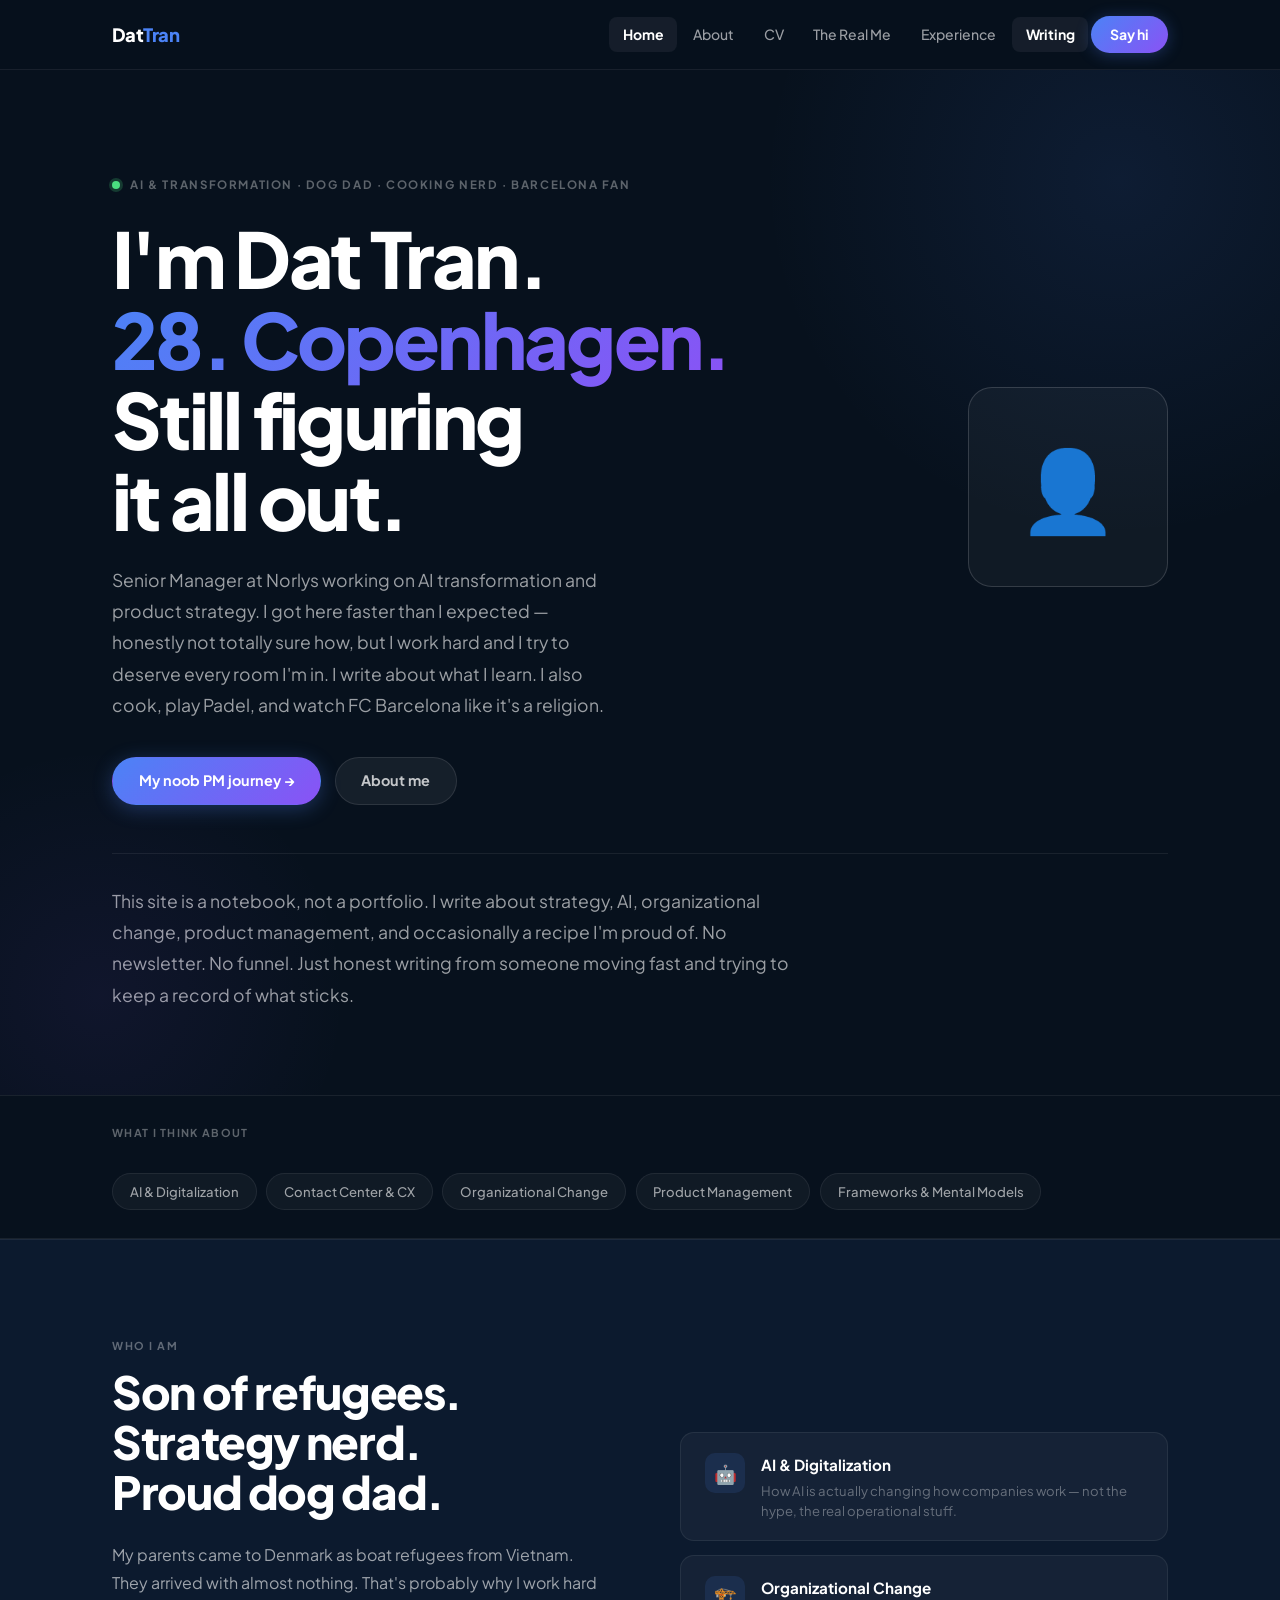
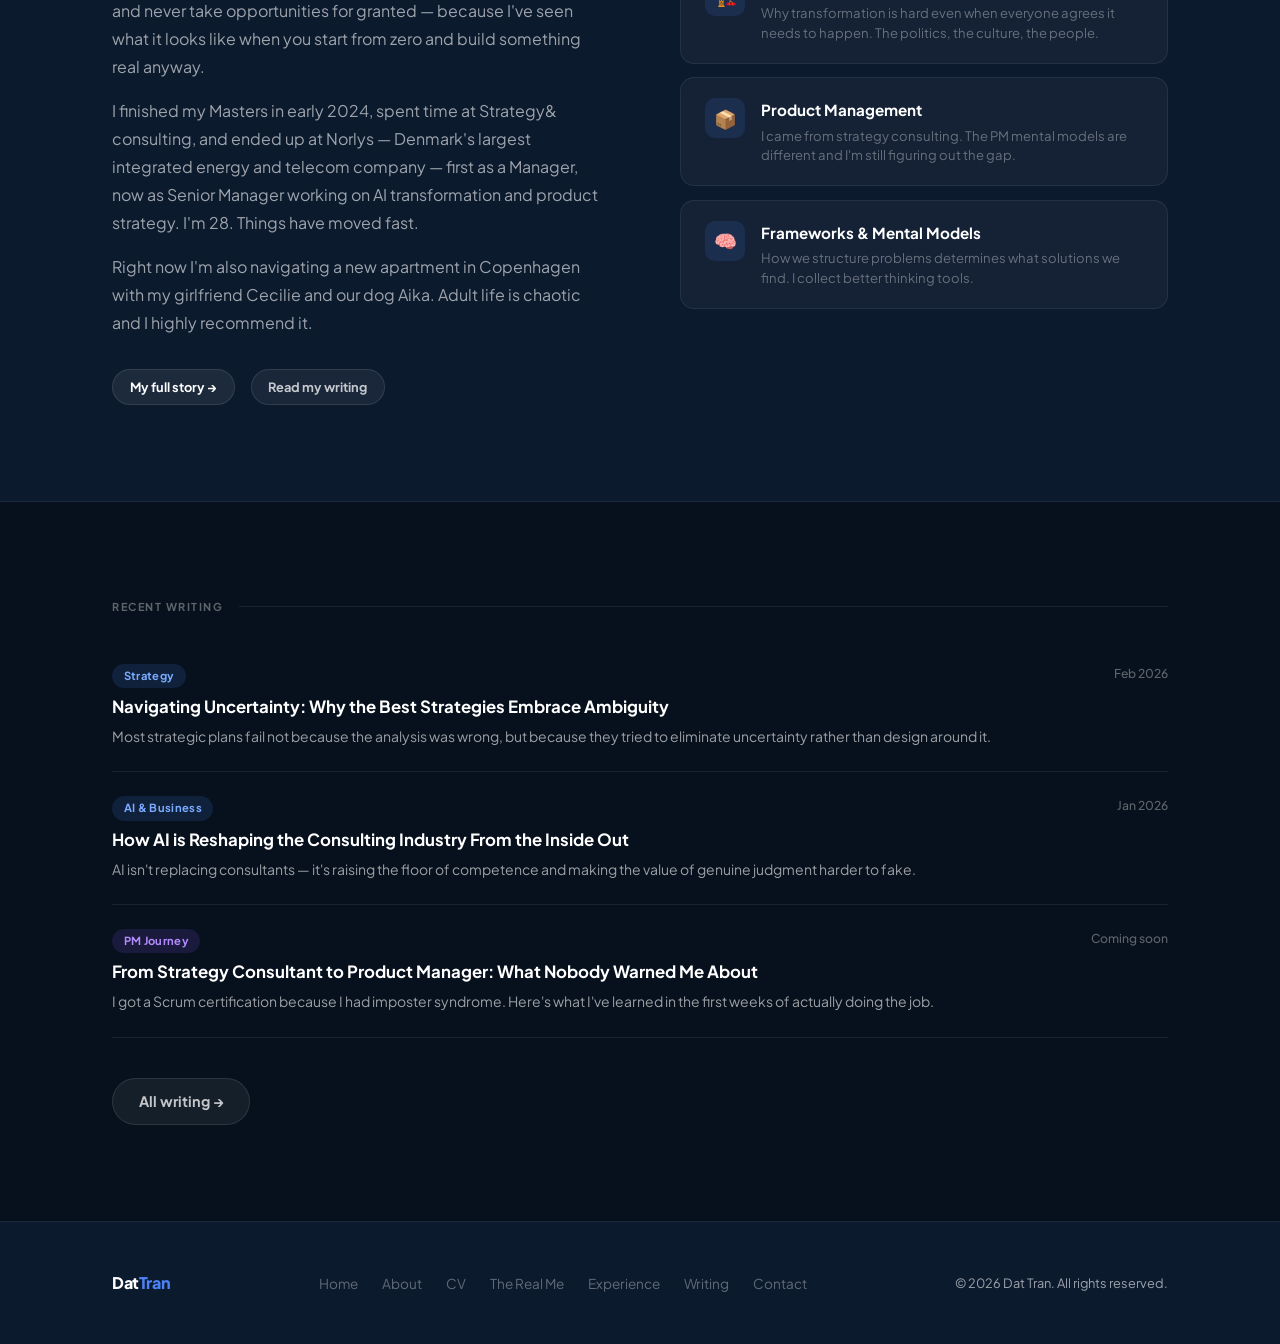
==== commit 8d900256: "Content rewrite: personal voice, real story, honest tone throughout - index.html: personal hero ("I'" ====
--- a/index.html
+++ b/index.html
@@ -3,8 +3,8 @@
 <head>
   <meta charset="UTF-8" />
   <meta name="viewport" content="width=device-width, initial-scale=1.0" />
-  <title>Dat Tran — Strategist &amp; Writer</title>
-  <meta name="description" content="Dat Tran — strategy consultant, writer, and curious mind. Sharing perspectives on strategy, AI, organizations, and decision-making." />
+  <title>Dat Tran — Copenhagen</title>
+  <meta name="description" content="Dat Tran. Senior Manager at Norlys working on AI transformation and product strategy. Based in Copenhagen. Writing about strategy, AI, and whatever I'm learning." />
   <link rel="stylesheet" href="css/style.css" />
 </head>
 <body>
@@ -19,10 +19,10 @@
         <li><a href="index.html" class="active">Home</a></li>
         <li><a href="about.html">About</a></li>
         <li><a href="cv.html">CV</a></li>
-        <li><a href="skills.html">Skills</a></li>
-        <li><a href="clients.html">Work</a></li>
+        <li><a href="skills.html">The Real Me</a></li>
+        <li><a href="clients.html">Experience</a></li>
         <li><a href="blog/index.html">Writing</a></li>
-        <li><a href="mailto:hello@dat-tran.com" class="nav-cta">Get in touch</a></li>
+        <li><a href="mailto:hello@dat-tran.com" class="nav-cta">Say hi</a></li>
       </ul>
       <button class="nav-burger" aria-label="Toggle menu" aria-expanded="false">
         <span></span><span></span><span></span>
@@ -40,24 +40,25 @@
         <div class="hero-text">
           <div class="hero-eyebrow">
             <span class="hero-eyebrow-dot"></span>
-            <span class="hero-eyebrow-text">Strategist · Writer · Curious mind</span>
+            <span class="hero-eyebrow-text">AI & Transformation · Dog Dad · Cooking Nerd · Barcelona fan</span>
           </div>
 
           <h1 class="display">
             I'm Dat Tran.<br>
-            <span class="gradient-text">Strategist,</span><br>
-            writer, curious<br>about the world.
+            <span class="gradient-text">28. Copenhagen.</span><br>
+            Still figuring<br>it all out.
           </h1>
 
           <p class="hero-sub">
-            I spend my time working on complex strategy problems, writing about what
-            I learn, and trying to understand how organisations and people make decisions
-            under uncertainty. Based in [City]. Thinking globally.
+            Senior Manager at Norlys working on AI transformation and product strategy.
+            I got here faster than I expected — honestly not totally sure how, but I work hard
+            and I try to deserve every room I'm in. I write about what I learn.
+            I also cook, play Padel, and watch FC Barcelona like it's a religion.
           </p>
 
           <div class="hero-actions">
-            <a href="about.html" class="btn btn-primary">About me</a>
-            <a href="blog/index.html" class="btn btn-ghost">Read my writing →</a>
+            <a href="blog/index.html#pm-journey" class="btn btn-primary">My noob PM journey →</a>
+            <a href="about.html" class="btn btn-ghost">About me</a>
           </div>
         </div>
 
@@ -68,44 +69,31 @@
 
       </div>
 
-      <!-- Stats -->
-      <div class="hero-stats">
-        <div class="hero-stat">
-          <div class="hero-stat-num" data-count="10" data-suffix="+">10+</div>
-          <div class="hero-stat-label">Years in strategy</div>
-        </div>
-        <div class="hero-stat">
-          <div class="hero-stat-num" data-count="40" data-suffix="+">40+</div>
-          <div class="hero-stat-label">Projects delivered</div>
-        </div>
-        <div class="hero-stat">
-          <div class="hero-stat-num" data-count="8" data-suffix="">8</div>
-          <div class="hero-stat-label">Industries worked in</div>
-        </div>
-        <div class="hero-stat">
-          <div class="hero-stat-num" data-count="15" data-suffix="">15</div>
-          <div class="hero-stat-label">Countries</div>
-        </div>
+      <!-- What this site is -->
+      <div style="margin-top:3rem; padding-top:2rem; border-top:1px solid var(--border);">
+        <p class="lead" style="max-width:680px;">
+          This site is a notebook, not a portfolio. I write about strategy, AI, organizational
+          change, product management, and occasionally a recipe I'm proud of. No newsletter.
+          No funnel. Just honest writing from someone moving fast and trying to keep a record
+          of what sticks.
+        </p>
       </div>
     </div>
   </section>
 
   <!-- ================================================
-       TOPIC PILLS — what I write and think about
+       TOPIC PILLS
        ================================================ -->
   <div class="topic-strip">
     <div class="wrap">
       <div class="topic-strip-inner">
         <span class="topic-strip-label">What I think about</span>
         <div class="topic-pills">
-          <span class="topic-pill">Strategy</span>
-          <span class="topic-pill">AI &amp; Technology</span>
-          <span class="topic-pill">Decision-Making</span>
-          <span class="topic-pill">Organizations</span>
-          <span class="topic-pill">Digital Transformation</span>
-          <span class="topic-pill">M&amp;A</span>
-          <span class="topic-pill">Leadership</span>
-          <span class="topic-pill">Fintech</span>
+          <span class="topic-pill">AI &amp; Digitalization</span>
+          <span class="topic-pill">Contact Center &amp; CX</span>
+          <span class="topic-pill">Organizational Change</span>
+          <span class="topic-pill">Product Management</span>
+          <span class="topic-pill">Frameworks &amp; Mental Models</span>
         </div>
       </div>
     </div>
@@ -121,58 +109,60 @@
         <div class="about-body fade-in">
           <p class="label">Who I am</p>
           <h2 class="display-sm" style="margin-bottom:1.5rem;">
-            A strategist who<br>writes to think.
+            Son of refugees.<br>
+            Strategy nerd.<br>
+            Proud dog dad.
           </h2>
           <p>
-            I've spent the last decade working at the intersection of strategy, technology,
-            and organizational change — with companies ranging from Fortune 500 firms to
-            fast-growing startups across Europe, Asia, and the Americas.
+            My parents came to Denmark as boat refugees from Vietnam. They arrived with almost
+            nothing. That's probably why I work hard and never take opportunities for granted —
+            because I've seen what it looks like when you start from zero and build something
+            real anyway.
           </p>
           <p style="margin-top:1rem;">
-            But beyond the work, I'm genuinely curious about how the world works:
-            why some organizations thrive while others stagnate, what makes a good decision
-            under uncertainty, and how AI is quietly reshaping industries most people
-            haven't noticed yet.
+            I finished my Masters in early 2024, spent time at Strategy& consulting, and ended
+            up at Norlys — Denmark's largest integrated energy and telecom company — first as
+            a Manager, now as Senior Manager working on AI transformation and product strategy.
+            I'm 28. Things have moved fast.
           </p>
           <p style="margin-top:1rem;">
-            This site is where I share what I find interesting — through writing, through
-            the work I do, and through the perspectives I've built up over years of
-            working in complex environments.
+            Right now I'm also navigating a new apartment in Copenhagen with my girlfriend
+            Cecilie and our dog Aika. Adult life is chaotic and I highly recommend it.
           </p>
 
           <div style="display:flex; gap:1rem; margin-top:2rem; flex-wrap:wrap;">
-            <a href="about.html" class="btn btn-dark btn-sm">My story →</a>
+            <a href="about.html" class="btn btn-dark btn-sm">My full story →</a>
             <a href="blog/index.html" class="btn btn-ghost btn-sm">Read my writing</a>
           </div>
         </div>
 
         <div class="about-cards fade-in">
           <div class="about-card">
-            <div class="about-card-icon">🎯</div>
-            <div>
-              <div class="about-card-title">Strategy &amp; Uncertainty</div>
-              <div class="about-card-desc">How organisations make good decisions when the future is genuinely unknowable.</div>
-            </div>
-          </div>
-          <div class="about-card">
             <div class="about-card-icon">🤖</div>
             <div>
-              <div class="about-card-title">AI &amp; Its Implications</div>
-              <div class="about-card-desc">What AI actually changes — and what it doesn't — in how businesses and people work.</div>
+              <div class="about-card-title">AI &amp; Digitalization</div>
+              <div class="about-card-desc">How AI is actually changing how companies work — not the hype, the real operational stuff.</div>
             </div>
           </div>
           <div class="about-card">
             <div class="about-card-icon">🏗️</div>
             <div>
-              <div class="about-card-title">How Organisations Work</div>
-              <div class="about-card-desc">Operating models, leadership, culture, and why transformations succeed or fail.</div>
-            </div>
-          </div>
-          <div class="about-card">
-            <div class="about-card-icon">✍️</div>
-            <div>
-              <div class="about-card-title">Writing to Understand</div>
-              <div class="about-card-desc">I write to figure out what I think. If I can't explain it clearly, I don't understand it yet.</div>
+              <div class="about-card-title">Organizational Change</div>
+              <div class="about-card-desc">Why transformation is hard even when everyone agrees it needs to happen. The politics, the culture, the people.</div>
+            </div>
+          </div>
+          <div class="about-card">
+            <div class="about-card-icon">📦</div>
+            <div>
+              <div class="about-card-title">Product Management</div>
+              <div class="about-card-desc">I came from strategy consulting. The PM mental models are different and I'm still figuring out the gap.</div>
+            </div>
+          </div>
+          <div class="about-card">
+            <div class="about-card-icon">🧠</div>
+            <div>
+              <div class="about-card-title">Frameworks &amp; Mental Models</div>
+              <div class="about-card-desc">How we structure problems determines what solutions we find. I collect better thinking tools.</div>
             </div>
           </div>
         </div>
@@ -207,13 +197,13 @@
           </div>
           <div class="blog-post-date">Jan 2026</div>
         </a>
-        <a href="blog/index.html" class="blog-post-item">
+        <a href="blog/index.html#pm-journey" class="blog-post-item">
           <div>
-            <div class="blog-post-tags"><span class="tag tag-gray">M&amp;A</span></div>
-            <div class="blog-post-title">The Hidden Integration Failures That Kill M&amp;A Value</div>
-            <div class="blog-post-excerpt">Most M&amp;A value destruction doesn't happen at the deal table. It happens in the first 100 days, and it's almost always cultural.</div>
-          </div>
-          <div class="blog-post-date">Dec 2025</div>
+            <div class="blog-post-tags"><span class="tag tag-purple">PM Journey</span></div>
+            <div class="blog-post-title">From Strategy Consultant to Product Manager: What Nobody Warned Me About</div>
+            <div class="blog-post-excerpt">I got a Scrum certification because I had imposter syndrome. Here's what I've learned in the first weeks of actually doing the job.</div>
+          </div>
+          <div class="blog-post-date">Coming soon</div>
         </a>
       </div>
 
@@ -231,8 +221,8 @@
         <li><a href="index.html">Home</a></li>
         <li><a href="about.html">About</a></li>
         <li><a href="cv.html">CV</a></li>
-        <li><a href="skills.html">Skills</a></li>
-        <li><a href="clients.html">Work</a></li>
+        <li><a href="skills.html">The Real Me</a></li>
+        <li><a href="clients.html">Experience</a></li>
         <li><a href="blog/index.html">Writing</a></li>
         <li><a href="mailto:hello@dat-tran.com">Contact</a></li>
       </ul>
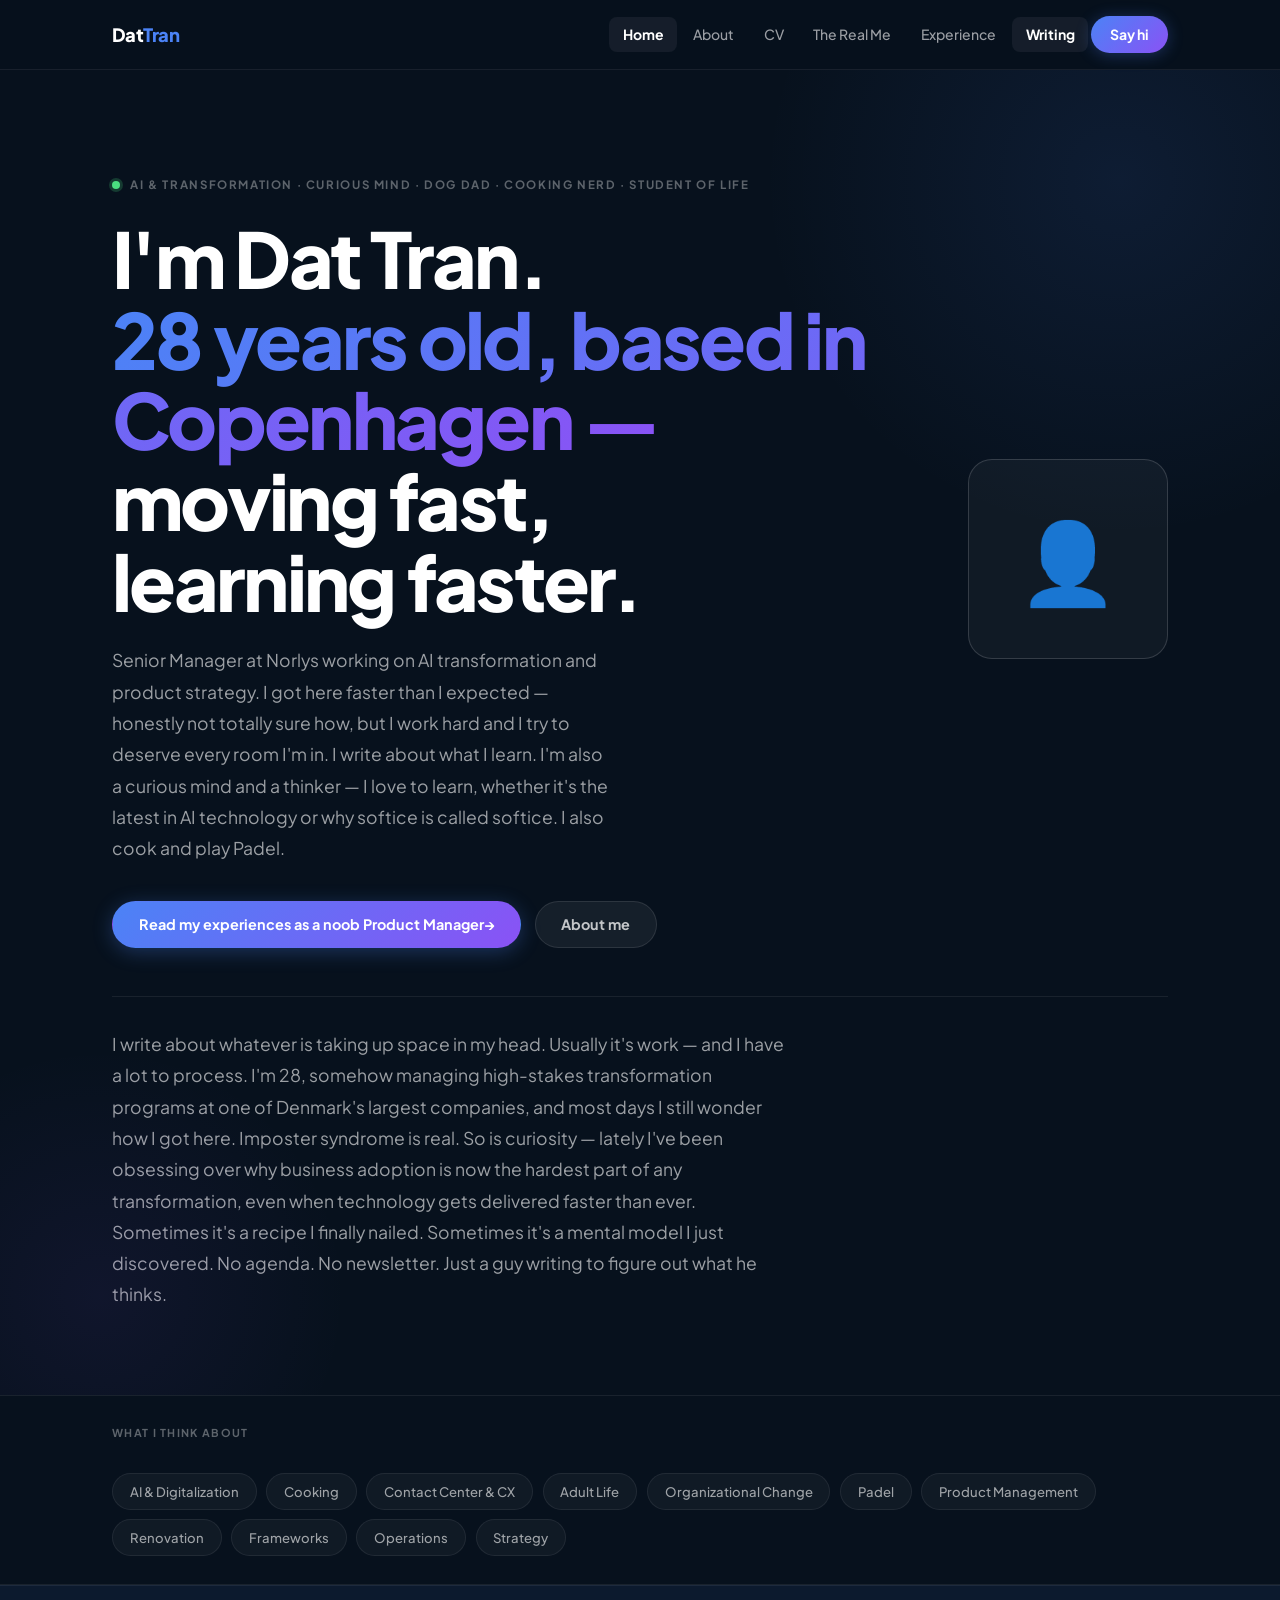
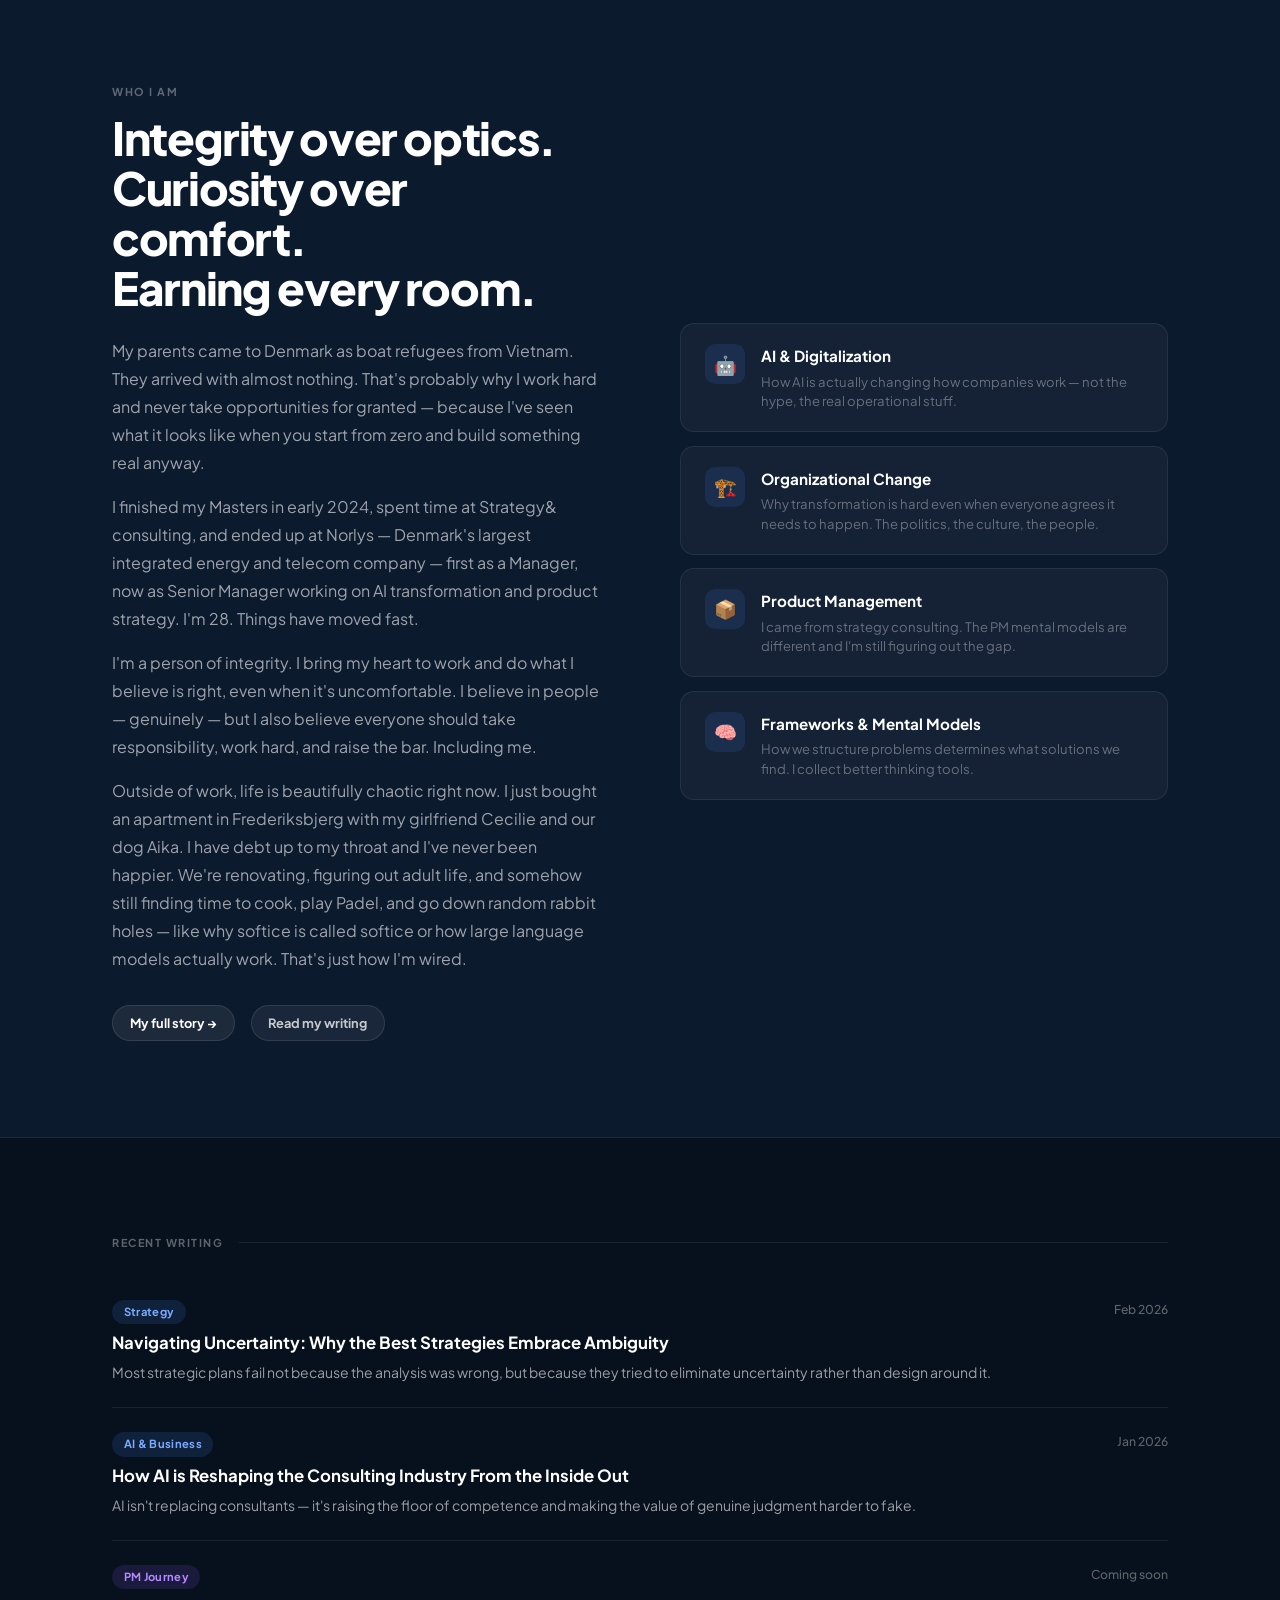
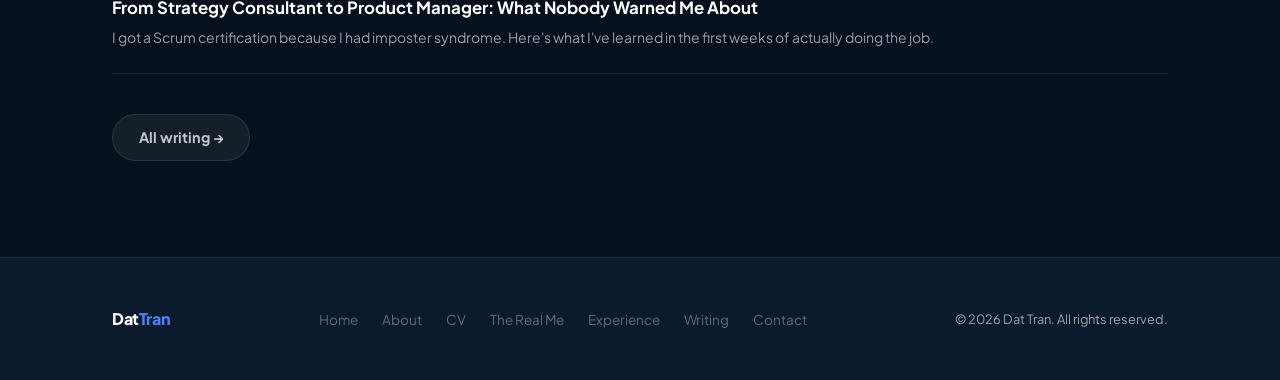
==== commit e5d1db15: "Update index.html: tagline, hero, about section, topic pills - New tagline with Curious Mind + Stude" ====
--- a/index.html
+++ b/index.html
@@ -40,24 +40,25 @@
         <div class="hero-text">
           <div class="hero-eyebrow">
             <span class="hero-eyebrow-dot"></span>
-            <span class="hero-eyebrow-text">AI & Transformation · Dog Dad · Cooking Nerd · Barcelona fan</span>
+            <span class="hero-eyebrow-text">AI & Transformation · Curious Mind · Dog Dad · Cooking Nerd · Student of Life</span>
           </div>
 
           <h1 class="display">
             I'm Dat Tran.<br>
-            <span class="gradient-text">28. Copenhagen.</span><br>
-            Still figuring<br>it all out.
+            <span class="gradient-text">28 years old, based in Copenhagen —</span><br>
+            moving fast,<br>learning faster.
           </h1>
 
           <p class="hero-sub">
             Senior Manager at Norlys working on AI transformation and product strategy.
             I got here faster than I expected — honestly not totally sure how, but I work hard
             and I try to deserve every room I'm in. I write about what I learn.
-            I also cook, play Padel, and watch FC Barcelona like it's a religion.
+            I'm also a curious mind and a thinker — I love to learn, whether it's the latest
+            in AI technology or why softice is called softice. I also cook and play Padel.
           </p>
 
           <div class="hero-actions">
-            <a href="blog/index.html#pm-journey" class="btn btn-primary">My noob PM journey →</a>
+            <a href="blog/index.html#pm-journey" class="btn btn-primary">Read my experiences as a noob Product Manager→</a>
             <a href="about.html" class="btn btn-ghost">About me</a>
           </div>
         </div>
@@ -72,10 +73,14 @@
       <!-- What this site is -->
       <div style="margin-top:3rem; padding-top:2rem; border-top:1px solid var(--border);">
         <p class="lead" style="max-width:680px;">
-          This site is a notebook, not a portfolio. I write about strategy, AI, organizational
-          change, product management, and occasionally a recipe I'm proud of. No newsletter.
-          No funnel. Just honest writing from someone moving fast and trying to keep a record
-          of what sticks.
+          I write about whatever is taking up space in my head. Usually it's work — and I have
+          a lot to process. I'm 28, somehow managing high-stakes transformation programs at one
+          of Denmark's largest companies, and most days I still wonder how I got here. Imposter
+          syndrome is real. So is curiosity — lately I've been obsessing over why business
+          adoption is now the hardest part of any transformation, even when technology gets
+          delivered faster than ever. Sometimes it's a recipe I finally nailed. Sometimes it's
+          a mental model I just discovered. No agenda. No newsletter. Just a guy writing to
+          figure out what he thinks.
         </p>
       </div>
     </div>
@@ -90,10 +95,16 @@
         <span class="topic-strip-label">What I think about</span>
         <div class="topic-pills">
           <span class="topic-pill">AI &amp; Digitalization</span>
+          <span class="topic-pill">Cooking</span>
           <span class="topic-pill">Contact Center &amp; CX</span>
+          <span class="topic-pill">Adult Life</span>
           <span class="topic-pill">Organizational Change</span>
+          <span class="topic-pill">Padel</span>
           <span class="topic-pill">Product Management</span>
-          <span class="topic-pill">Frameworks &amp; Mental Models</span>
+          <span class="topic-pill">Renovation</span>
+          <span class="topic-pill">Frameworks</span>
+          <span class="topic-pill">Operations</span>
+          <span class="topic-pill">Strategy</span>
         </div>
       </div>
     </div>
@@ -109,9 +120,9 @@
         <div class="about-body fade-in">
           <p class="label">Who I am</p>
           <h2 class="display-sm" style="margin-bottom:1.5rem;">
-            Son of refugees.<br>
-            Strategy nerd.<br>
-            Proud dog dad.
+            Integrity over optics.<br>
+            Curiosity over comfort.<br>
+            Earning every room.
           </h2>
           <p>
             My parents came to Denmark as boat refugees from Vietnam. They arrived with almost
@@ -126,8 +137,17 @@
             I'm 28. Things have moved fast.
           </p>
           <p style="margin-top:1rem;">
-            Right now I'm also navigating a new apartment in Copenhagen with my girlfriend
-            Cecilie and our dog Aika. Adult life is chaotic and I highly recommend it.
+            I'm a person of integrity. I bring my heart to work and do what I believe is right,
+            even when it's uncomfortable. I believe in people — genuinely — but I also believe
+            everyone should take responsibility, work hard, and raise the bar. Including me.
+          </p>
+          <p style="margin-top:1rem;">
+            Outside of work, life is beautifully chaotic right now. I just bought an apartment
+            in Frederiksbjerg with my girlfriend Cecilie and our dog Aika. I have debt up to
+            my throat and I've never been happier. We're renovating, figuring out adult life,
+            and somehow still finding time to cook, play Padel, and go down random rabbit holes
+            — like why softice is called softice or how large language models actually work.
+            That's just how I'm wired.
           </p>
 
           <div style="display:flex; gap:1rem; margin-top:2rem; flex-wrap:wrap;">
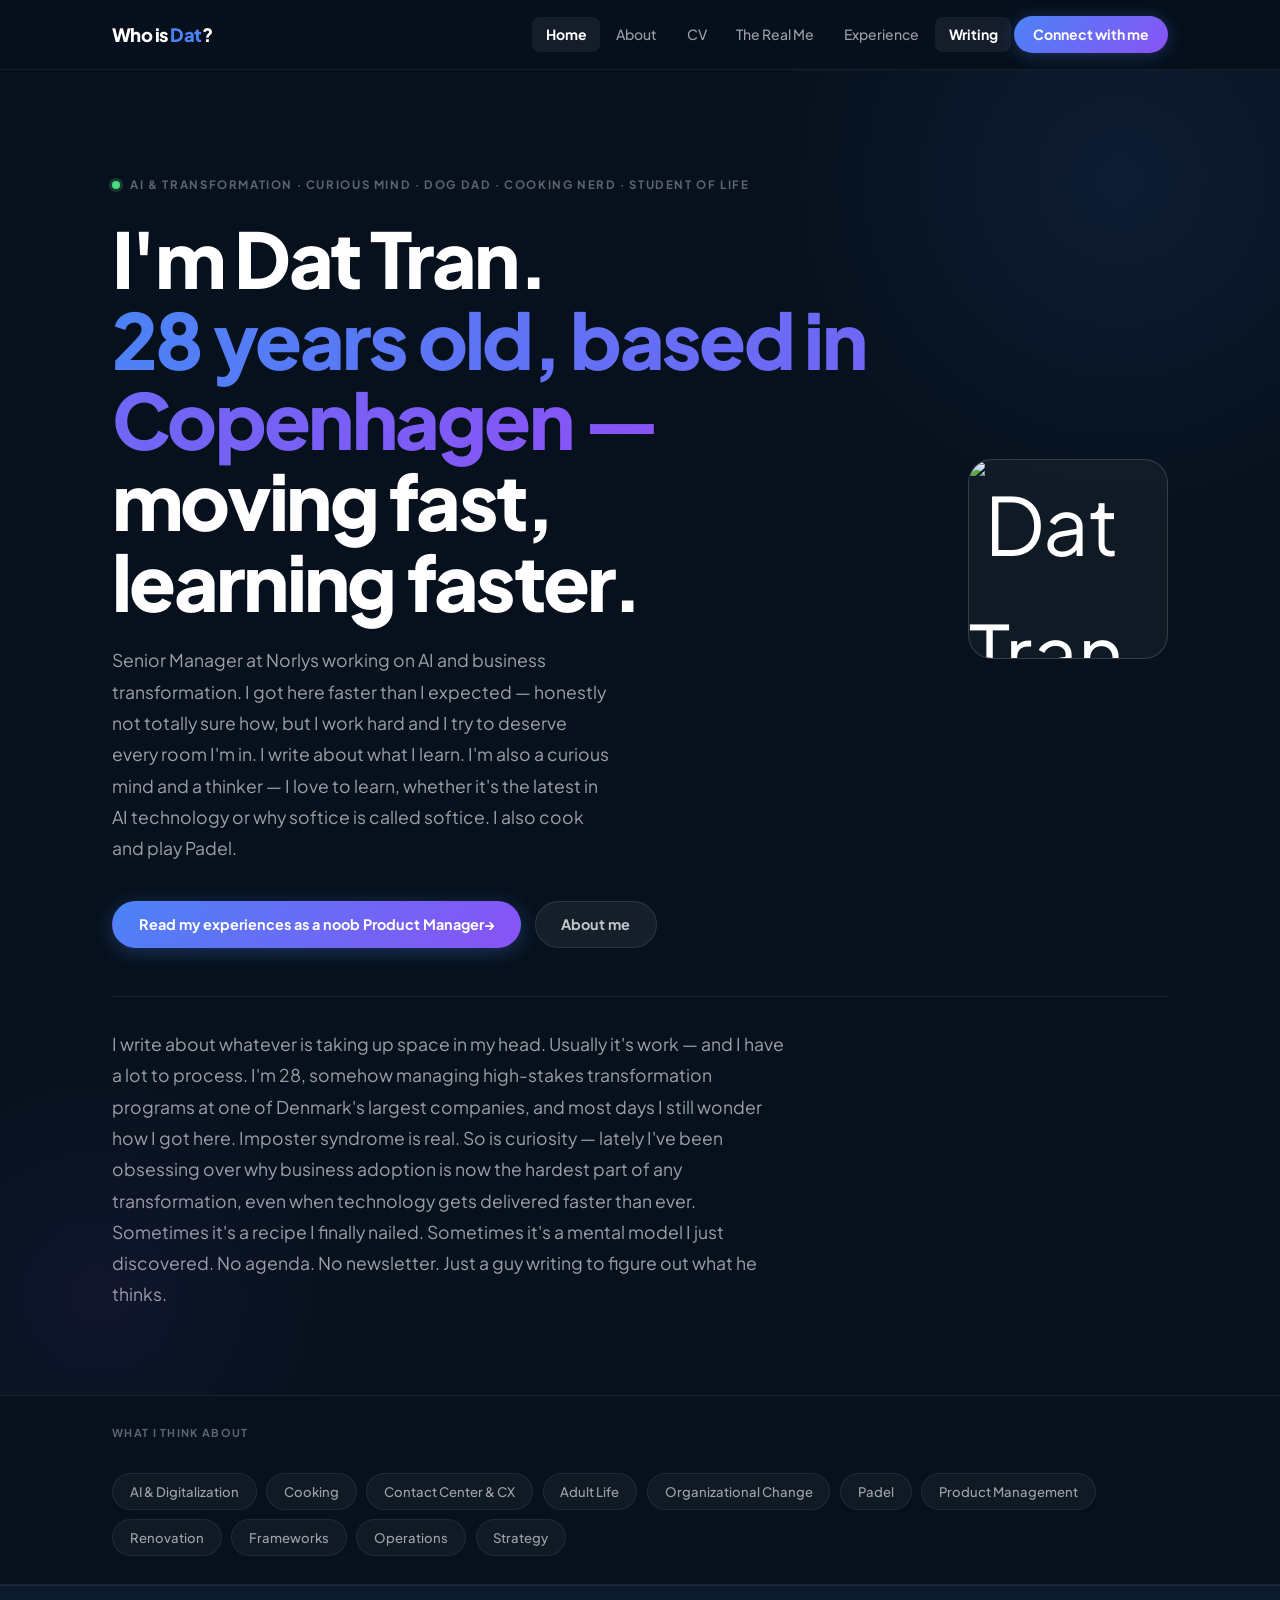
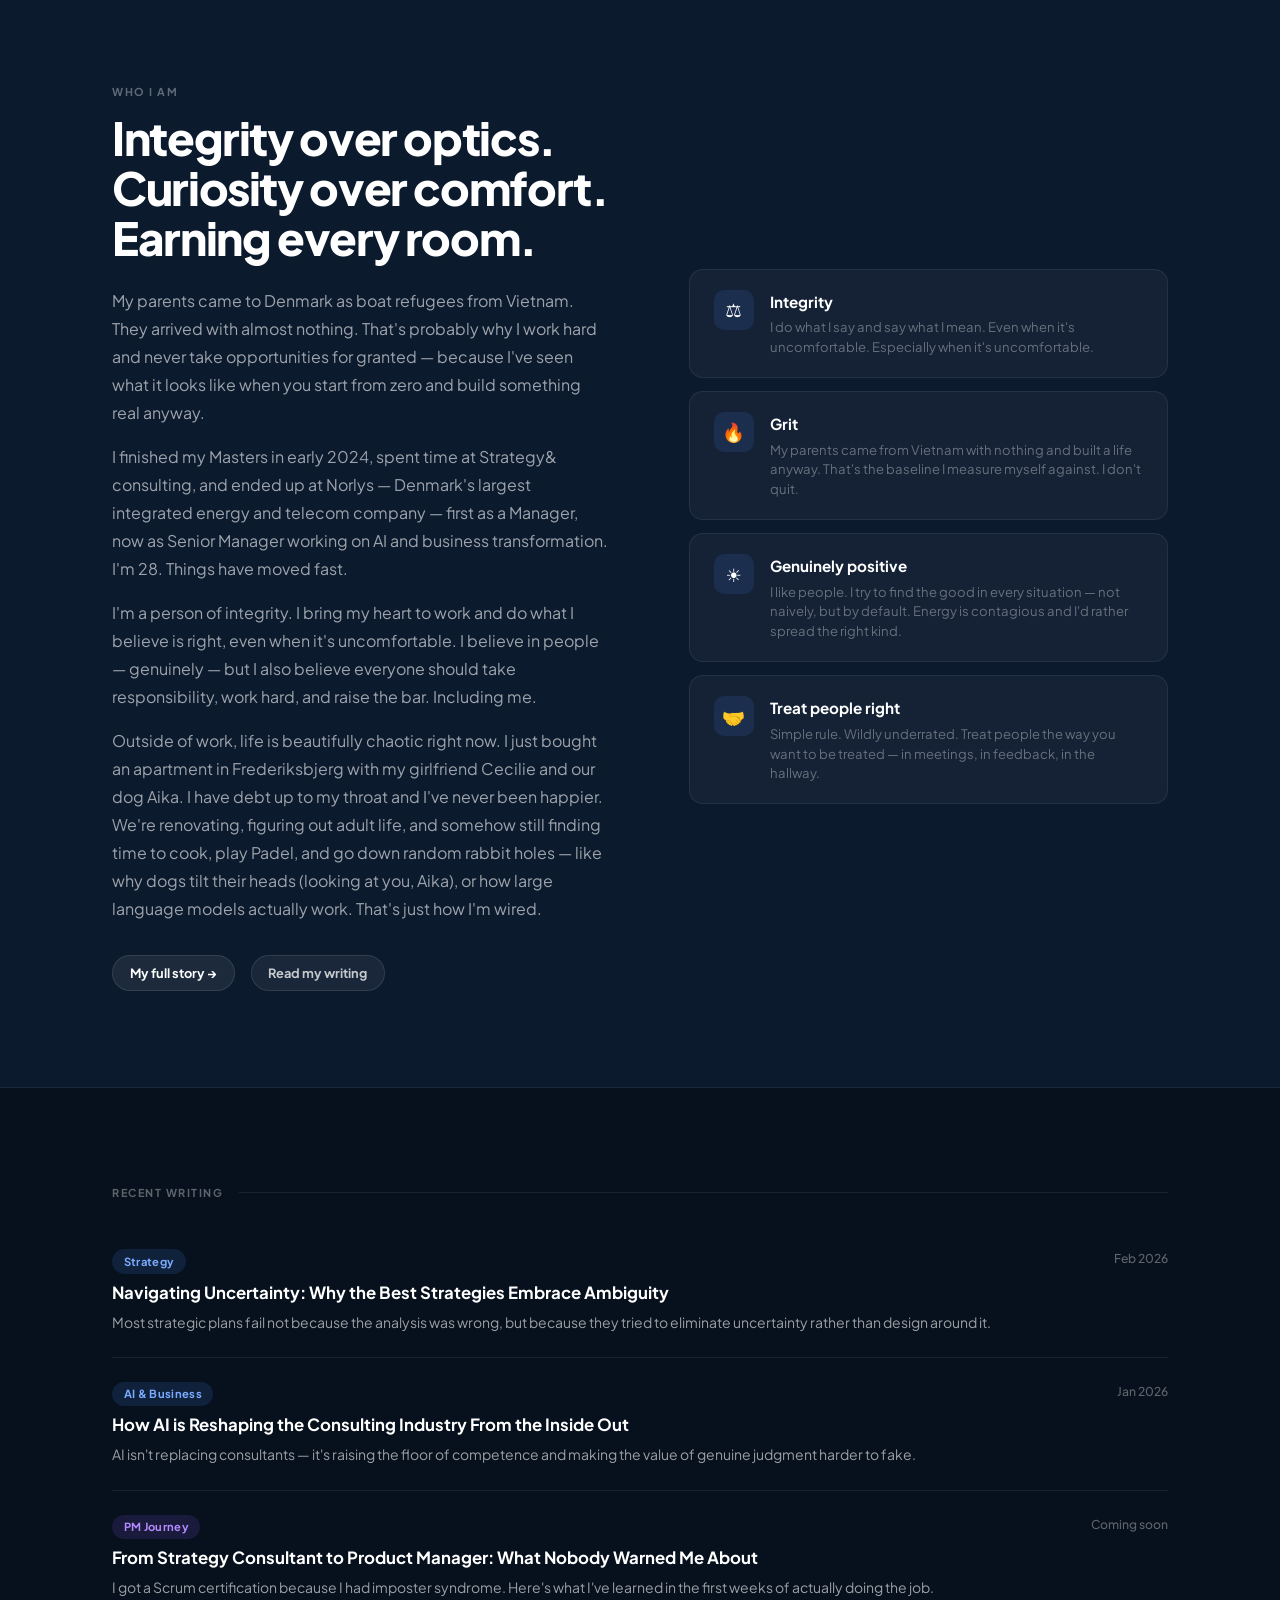
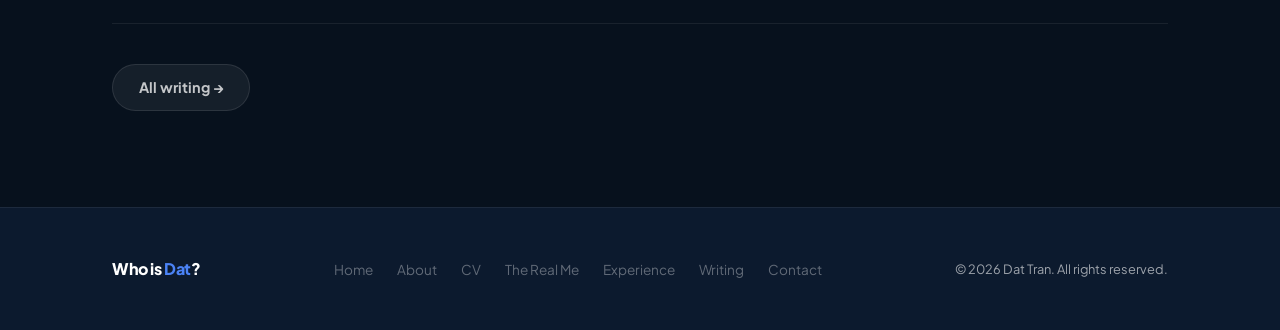
==== commit e8b40d63: "Homepage: personalize copy, values cards, nav, and site name - Rename nav logo to "Who is Dat?" (nav" ====
--- a/index.html
+++ b/index.html
@@ -4,7 +4,7 @@
   <meta charset="UTF-8" />
   <meta name="viewport" content="width=device-width, initial-scale=1.0" />
   <title>Dat Tran — Copenhagen</title>
-  <meta name="description" content="Dat Tran. Senior Manager at Norlys working on AI transformation and product strategy. Based in Copenhagen. Writing about strategy, AI, and whatever I'm learning." />
+  <meta name="description" content="Dat Tran. Senior Manager at Norlys working on AI and business transformation. Based in Copenhagen. Writing about strategy, AI, and whatever I'm learning." />
   <link rel="stylesheet" href="css/style.css" />
 </head>
 <body>
@@ -14,7 +14,7 @@
        ================================================ -->
   <nav class="nav">
     <div class="wrap nav-inner">
-      <a href="index.html" class="nav-logo">Dat<em>Tran</em></a>
+      <a href="index.html" class="nav-logo">Who is <em>Dat</em>?</a>
       <ul class="nav-links">
         <li><a href="index.html" class="active">Home</a></li>
         <li><a href="about.html">About</a></li>
@@ -22,7 +22,7 @@
         <li><a href="skills.html">The Real Me</a></li>
         <li><a href="clients.html">Experience</a></li>
         <li><a href="blog/index.html">Writing</a></li>
-        <li><a href="mailto:hello@dat-tran.com" class="nav-cta">Say hi</a></li>
+        <li><a href="https://www.linkedin.com/in/dat-tran" class="nav-cta" target="_blank" rel="noopener">Connect with me</a></li>
       </ul>
       <button class="nav-burger" aria-label="Toggle menu" aria-expanded="false">
         <span></span><span></span><span></span>
@@ -50,7 +50,7 @@
           </h1>
 
           <p class="hero-sub">
-            Senior Manager at Norlys working on AI transformation and product strategy.
+            Senior Manager at Norlys working on AI and business transformation.
             I got here faster than I expected — honestly not totally sure how, but I work hard
             and I try to deserve every room I'm in. I write about what I learn.
             I'm also a curious mind and a thinker — I love to learn, whether it's the latest
@@ -64,8 +64,7 @@
         </div>
 
         <div class="hero-photo">
-          <!-- Replace with: <img src="img/dat-tran.jpg" alt="Dat Tran"> -->
-          👤
+          <img src="assets/images/dat-profile.jpg" alt="Dat Tran" style="width:100%;height:100%;object-fit:cover;object-position:center top;">
         </div>
 
       </div>
@@ -121,7 +120,7 @@
           <p class="label">Who I am</p>
           <h2 class="display-sm" style="margin-bottom:1.5rem;">
             Integrity over optics.<br>
-            Curiosity over comfort.<br>
+            <span style="white-space:nowrap">Curiosity over comfort.</span><br>
             Earning every room.
           </h2>
           <p>
@@ -133,7 +132,7 @@
           <p style="margin-top:1rem;">
             I finished my Masters in early 2024, spent time at Strategy& consulting, and ended
             up at Norlys — Denmark's largest integrated energy and telecom company — first as
-            a Manager, now as Senior Manager working on AI transformation and product strategy.
+            a Manager, now as Senior Manager working on AI and business transformation.
             I'm 28. Things have moved fast.
           </p>
           <p style="margin-top:1rem;">
@@ -146,7 +145,7 @@
             in Frederiksbjerg with my girlfriend Cecilie and our dog Aika. I have debt up to
             my throat and I've never been happier. We're renovating, figuring out adult life,
             and somehow still finding time to cook, play Padel, and go down random rabbit holes
-            — like why softice is called softice or how large language models actually work.
+            — like why dogs tilt their heads (looking at you, Aika), or how large language models actually work.
             That's just how I'm wired.
           </p>
 
@@ -158,31 +157,31 @@
 
         <div class="about-cards fade-in">
           <div class="about-card">
-            <div class="about-card-icon">🤖</div>
-            <div>
-              <div class="about-card-title">AI &amp; Digitalization</div>
-              <div class="about-card-desc">How AI is actually changing how companies work — not the hype, the real operational stuff.</div>
-            </div>
-          </div>
-          <div class="about-card">
-            <div class="about-card-icon">🏗️</div>
-            <div>
-              <div class="about-card-title">Organizational Change</div>
-              <div class="about-card-desc">Why transformation is hard even when everyone agrees it needs to happen. The politics, the culture, the people.</div>
-            </div>
-          </div>
-          <div class="about-card">
-            <div class="about-card-icon">📦</div>
-            <div>
-              <div class="about-card-title">Product Management</div>
-              <div class="about-card-desc">I came from strategy consulting. The PM mental models are different and I'm still figuring out the gap.</div>
-            </div>
-          </div>
-          <div class="about-card">
-            <div class="about-card-icon">🧠</div>
-            <div>
-              <div class="about-card-title">Frameworks &amp; Mental Models</div>
-              <div class="about-card-desc">How we structure problems determines what solutions we find. I collect better thinking tools.</div>
+            <div class="about-card-icon">⚖️</div>
+            <div>
+              <div class="about-card-title">Integrity</div>
+              <div class="about-card-desc">I do what I say and say what I mean. Even when it's uncomfortable. Especially when it's uncomfortable.</div>
+            </div>
+          </div>
+          <div class="about-card">
+            <div class="about-card-icon">🔥</div>
+            <div>
+              <div class="about-card-title">Grit</div>
+              <div class="about-card-desc">My parents came from Vietnam with nothing and built a life anyway. That's the baseline I measure myself against. I don't quit.</div>
+            </div>
+          </div>
+          <div class="about-card">
+            <div class="about-card-icon">☀️</div>
+            <div>
+              <div class="about-card-title">Genuinely positive</div>
+              <div class="about-card-desc">I like people. I try to find the good in every situation — not naively, but by default. Energy is contagious and I'd rather spread the right kind.</div>
+            </div>
+          </div>
+          <div class="about-card">
+            <div class="about-card-icon">🤝</div>
+            <div>
+              <div class="about-card-title">Treat people right</div>
+              <div class="about-card-desc">Simple rule. Wildly underrated. Treat people the way you want to be treated — in meetings, in feedback, in the hallway.</div>
             </div>
           </div>
         </div>
@@ -236,7 +235,7 @@
        ================================================ -->
   <footer>
     <div class="wrap footer-inner">
-      <div class="footer-logo">Dat<em>Tran</em></div>
+      <div class="footer-logo">Who is <em>Dat</em>?</div>
       <ul class="footer-links">
         <li><a href="index.html">Home</a></li>
         <li><a href="about.html">About</a></li>
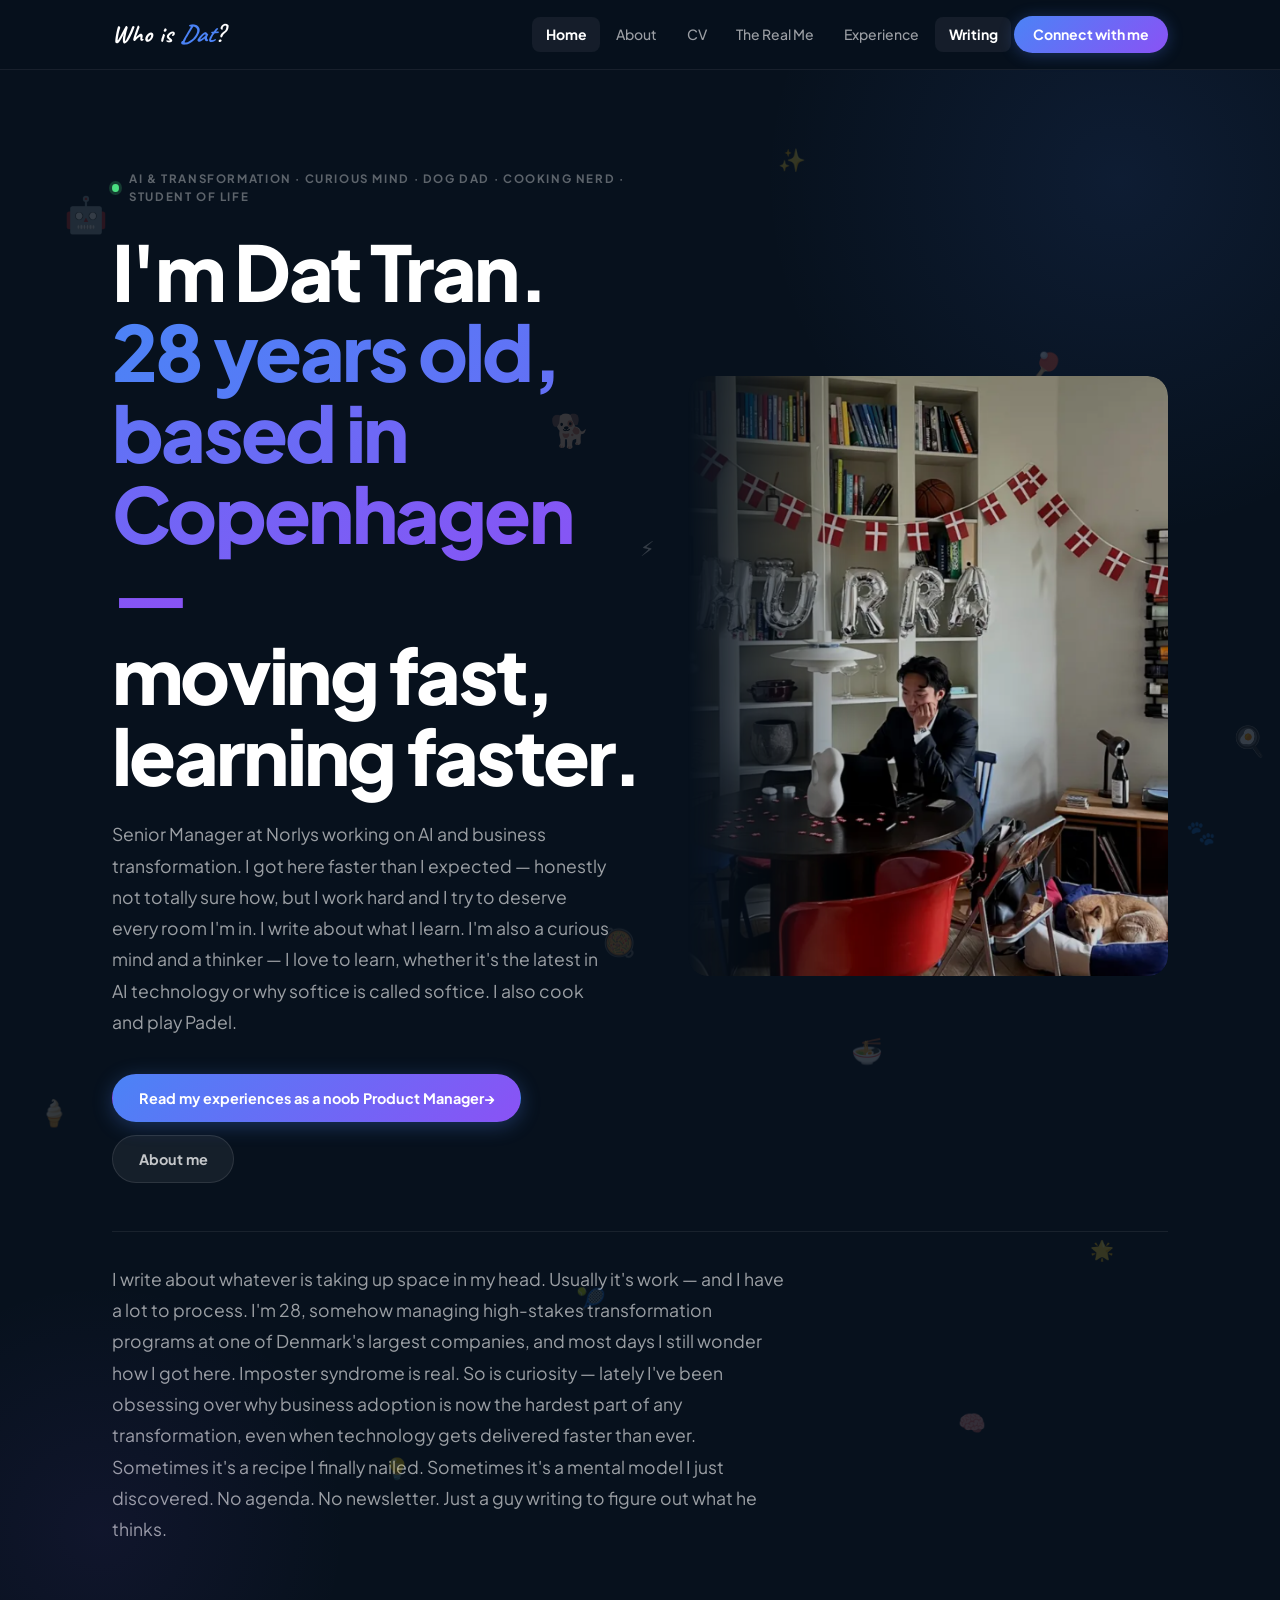
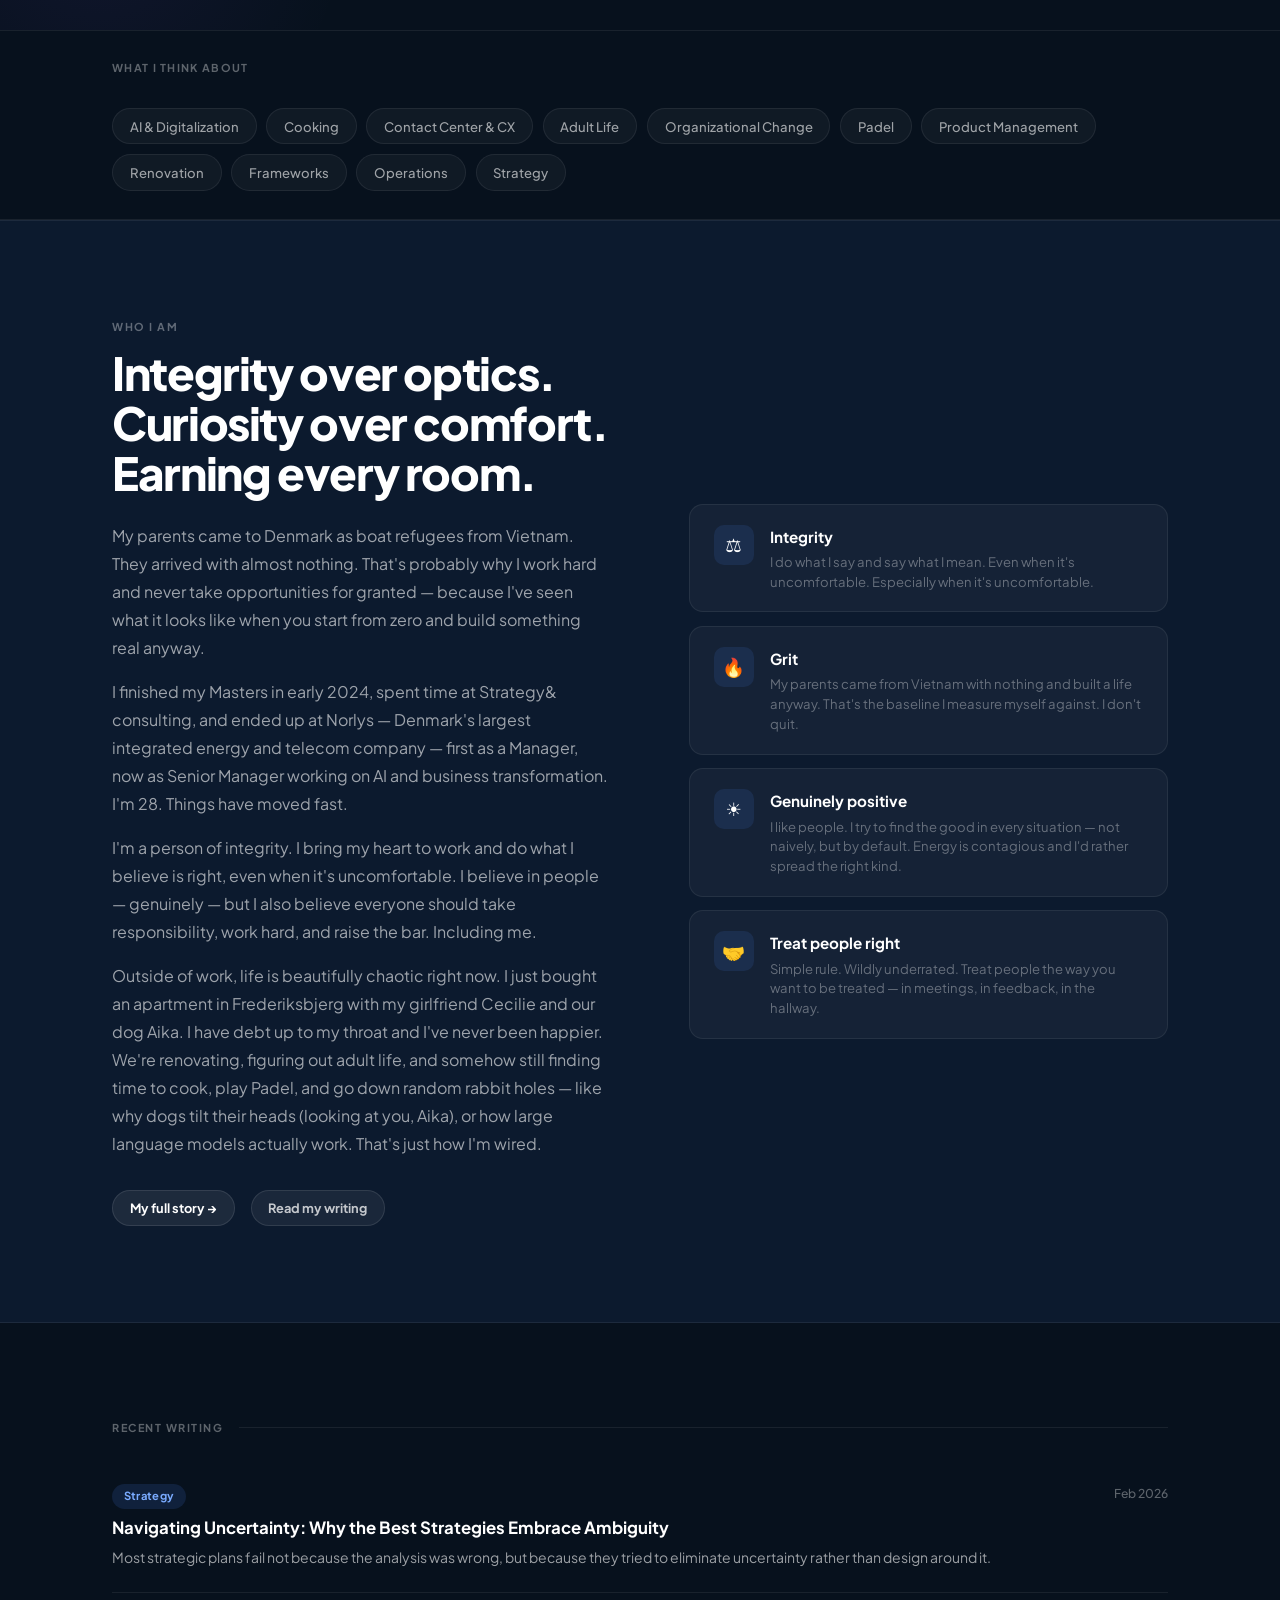
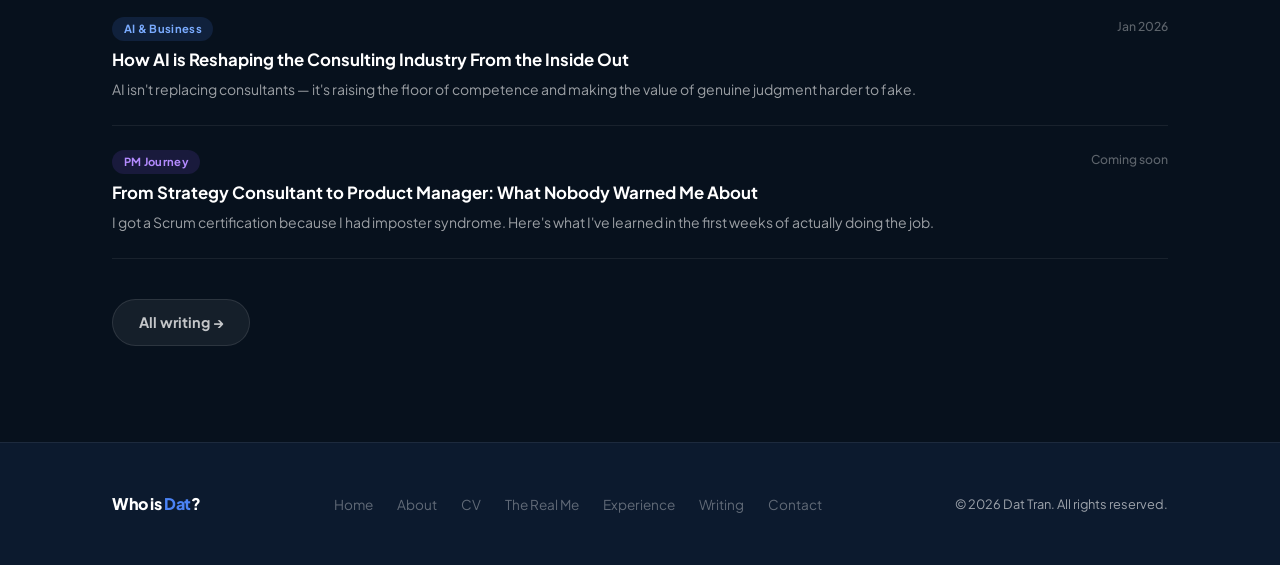
==== commit e4f03452: "Hero: bigger photo, Caveat logo font, floating emoji animations - Photo grows to 480×600 (portrait, " ====
--- a/index.html
+++ b/index.html
@@ -34,6 +34,22 @@
        HERO
        ================================================ -->
   <section class="hero">
+    <div class="hero-floaties" aria-hidden="true">
+      <span class="hero-floatie">🤖</span>
+      <span class="hero-floatie">🍦</span>
+      <span class="hero-floatie">🐕</span>
+      <span class="hero-floatie">🎾</span>
+      <span class="hero-floatie">🍳</span>
+      <span class="hero-floatie">🧠</span>
+      <span class="hero-floatie">✨</span>
+      <span class="hero-floatie">🥘</span>
+      <span class="hero-floatie">🏓</span>
+      <span class="hero-floatie">💡</span>
+      <span class="hero-floatie">🐾</span>
+      <span class="hero-floatie">🍜</span>
+      <span class="hero-floatie">⚡</span>
+      <span class="hero-floatie">🌟</span>
+    </div>
     <div class="wrap">
       <div class="hero-inner">
 
--- a/css/style.css
+++ b/css/style.css
@@ -8,6 +8,7 @@
    ================================================ */
 
 @import url('https://fonts.googleapis.com/css2?family=Plus+Jakarta+Sans:ital,wght@0,400;0,500;0,600;0,700;0,800;1,400&display=swap');
+@import url('https://fonts.googleapis.com/css2?family=Caveat:wght@700&display=swap');
 
 /* --- Reset --- */
 *, *::before, *::after { box-sizing: border-box; margin: 0; padding: 0; }
@@ -130,14 +131,16 @@
   gap: 2rem;
 }
 .nav-logo {
-  font-size: 1.15rem;
-  font-weight: 800;
+  font-family: 'Caveat', cursive;
+  font-size: 1.55rem;
+  font-weight: 700;
   color: var(--text);
   text-decoration: none;
-  letter-spacing: -0.03em;
+  letter-spacing: 0.01em;
   white-space: nowrap;
-}
-.nav-logo em { font-style: normal; color: var(--accent); }
+  line-height: 1;
+}
+.nav-logo em { font-style: italic; color: var(--accent); }
 .nav-links {
   display: flex;
   align-items: center;
@@ -326,7 +329,8 @@
   display: grid;
   grid-template-columns: 1fr auto;
   align-items: center;
-  gap: 4rem;
+  gap: 2.5rem;
+  z-index: 1;
 }
 .hero-eyebrow {
   display: inline-flex;
@@ -345,6 +349,46 @@
   0%,100% { box-shadow: 0 0 0 3px rgba(74,222,128,.2); }
   50%      { box-shadow: 0 0 0 7px rgba(74,222,128,.06); }
 }
+
+/* FLOATING HERO ICONS */
+@keyframes floatie-a {
+  0%, 100% { transform: translateY(0px) rotate(0deg); }
+  35%       { transform: translateY(-22px) rotate(9deg); }
+  70%       { transform: translateY(-9px) rotate(-5deg); }
+}
+@keyframes floatie-b {
+  0%, 100% { transform: translateY(0px) rotate(0deg); }
+  40%       { transform: translateY(-18px) rotate(-11deg); }
+  75%       { transform: translateY(-6px) rotate(7deg); }
+}
+.hero-floaties {
+  position: absolute;
+  inset: 0;
+  pointer-events: none;
+  overflow: hidden;
+  z-index: 0;
+}
+.hero-floatie {
+  position: absolute;
+  line-height: 1;
+  opacity: 0.18;
+  animation: floatie-a 8s ease-in-out infinite;
+  user-select: none;
+}
+.hero-floatie:nth-child(1)  { top:  8%; left:  5%;  font-size: 2.2rem; animation-duration: 7s;    animation-delay: 0s;   }
+.hero-floatie:nth-child(2)  { top: 66%; left:  3%;  font-size: 1.6rem; animation-duration: 9.2s;  animation-delay: 1.5s; animation-name: floatie-b; }
+.hero-floatie:nth-child(3)  { top: 22%; left: 43%;  font-size: 2rem;   animation-duration: 8.1s;  animation-delay: 0.6s; }
+.hero-floatie:nth-child(4)  { top: 78%; left: 45%;  font-size: 1.5rem; animation-duration: 11s;   animation-delay: 2.1s; animation-name: floatie-b; }
+.hero-floatie:nth-child(5)  { top: 42%; right: 1%;  font-size: 1.8rem; animation-duration: 7.6s;  animation-delay: 3s;   }
+.hero-floatie:nth-child(6)  { top: 86%; right: 23%; font-size: 1.4rem; animation-duration: 10.3s; animation-delay: 1s;   animation-name: floatie-b; }
+.hero-floatie:nth-child(7)  { top:  5%; right: 37%; font-size: 1.4rem; animation-duration: 6.4s;  animation-delay: 4s;   }
+.hero-floatie:nth-child(8)  { top: 55%; left: 47%;  font-size: 1.7rem; animation-duration: 12s;   animation-delay: 0.9s; animation-name: floatie-b; }
+.hero-floatie:nth-child(9)  { top: 18%; right: 17%; font-size: 1.5rem; animation-duration: 8.6s;  animation-delay: 2.5s; }
+.hero-floatie:nth-child(10) { top: 89%; left: 30%;  font-size: 1.3rem; animation-duration: 9.7s;  animation-delay: 0.4s; animation-name: floatie-b; }
+.hero-floatie:nth-child(11) { top: 48%; right: 5%;  font-size: 1.5rem; animation-duration: 7.3s;  animation-delay: 5.1s; }
+.hero-floatie:nth-child(12) { top: 62%; right: 31%; font-size: 1.6rem; animation-duration: 10.6s; animation-delay: 1.3s; animation-name: floatie-b; }
+.hero-floatie:nth-child(13) { top: 30%; left: 50%;  font-size: 1.3rem; animation-duration: 6.9s;  animation-delay: 3.6s; }
+.hero-floatie:nth-child(14) { top: 75%; right: 13%; font-size: 1.2rem; animation-duration: 11.4s; animation-delay: 0.8s; animation-name: floatie-b; }
 .hero-eyebrow-text { font-size: .72rem; font-weight: 700; letter-spacing: .14em; text-transform: uppercase; color: var(--text-3); }
 .hero .display { color: var(--white); }
 .hero-sub {
@@ -356,14 +400,13 @@
 }
 .hero-actions { display: flex; gap: .85rem; flex-wrap: wrap; }
 .hero-photo {
-  width: 200px; height: 200px;
-  border-radius: 24px;
-  border: 1px solid var(--border-2);
-  background: var(--card);
-  display: flex; align-items: center; justify-content: center;
-  font-size: 5rem;
+  width: 480px; height: 600px;
+  border-radius: 20px;
+  background: transparent;
   flex-shrink: 0;
   overflow: hidden;
+  -webkit-mask-image: linear-gradient(to right, transparent 0%, black 35%);
+  mask-image: linear-gradient(to right, transparent 0%, black 35%);
 }
 .hero-stats {
   position: relative;
@@ -823,7 +866,8 @@
    ================================================ */
 @media (max-width: 960px) {
   .hero-inner { grid-template-columns: 1fr; }
-  .hero-photo { width: 130px; height: 130px; font-size: 3.5rem; border-radius: 16px; order: -1; }
+  .hero-photo { width: 100%; height: 300px; border-radius: 16px; order: -1; -webkit-mask-image: linear-gradient(to bottom, black 55%, transparent 100%); mask-image: linear-gradient(to bottom, black 55%, transparent 100%); }
+  .hero-floatie { font-size: 1.2rem !important; opacity: 0.12; }
   .about-strip-inner { grid-template-columns: 1fr; gap: 3rem; }
   .cv-grid { grid-template-columns: 1fr; }
   a.blog-featured-card { grid-template-columns: 1fr; }
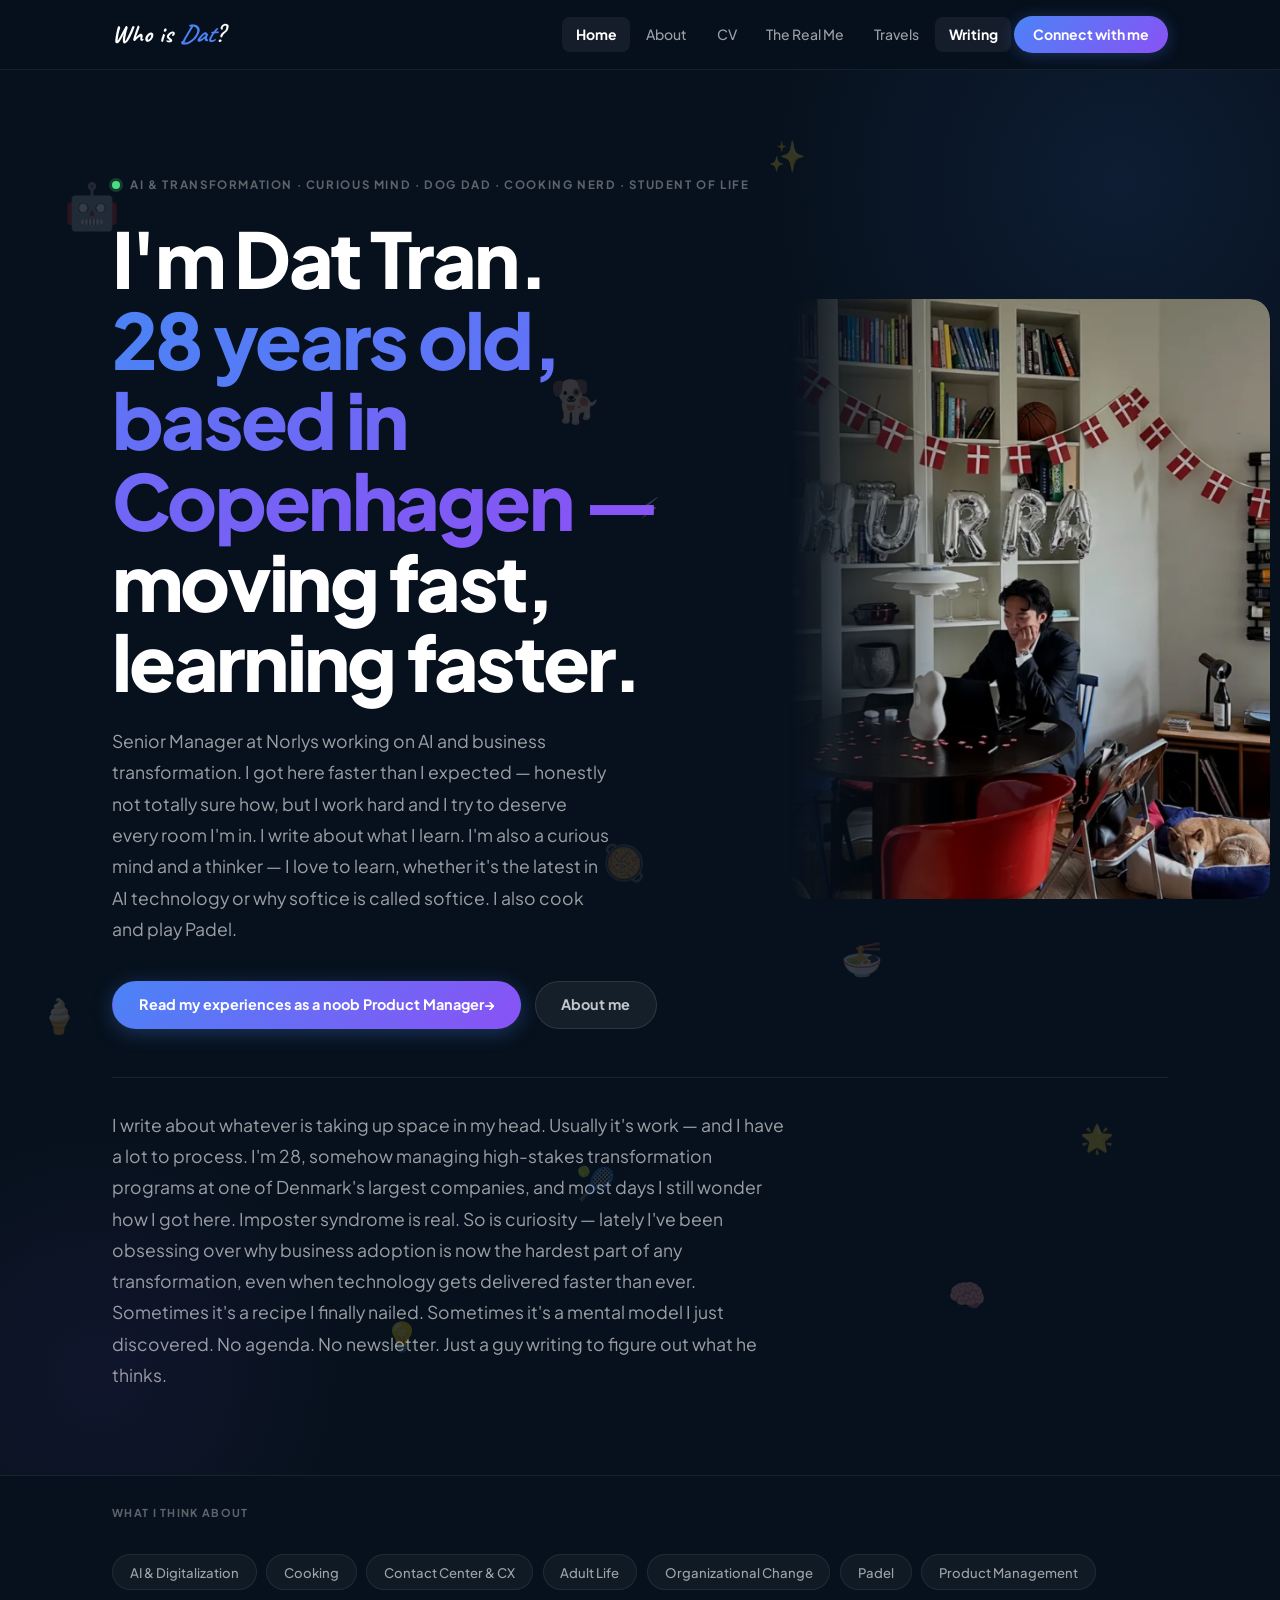
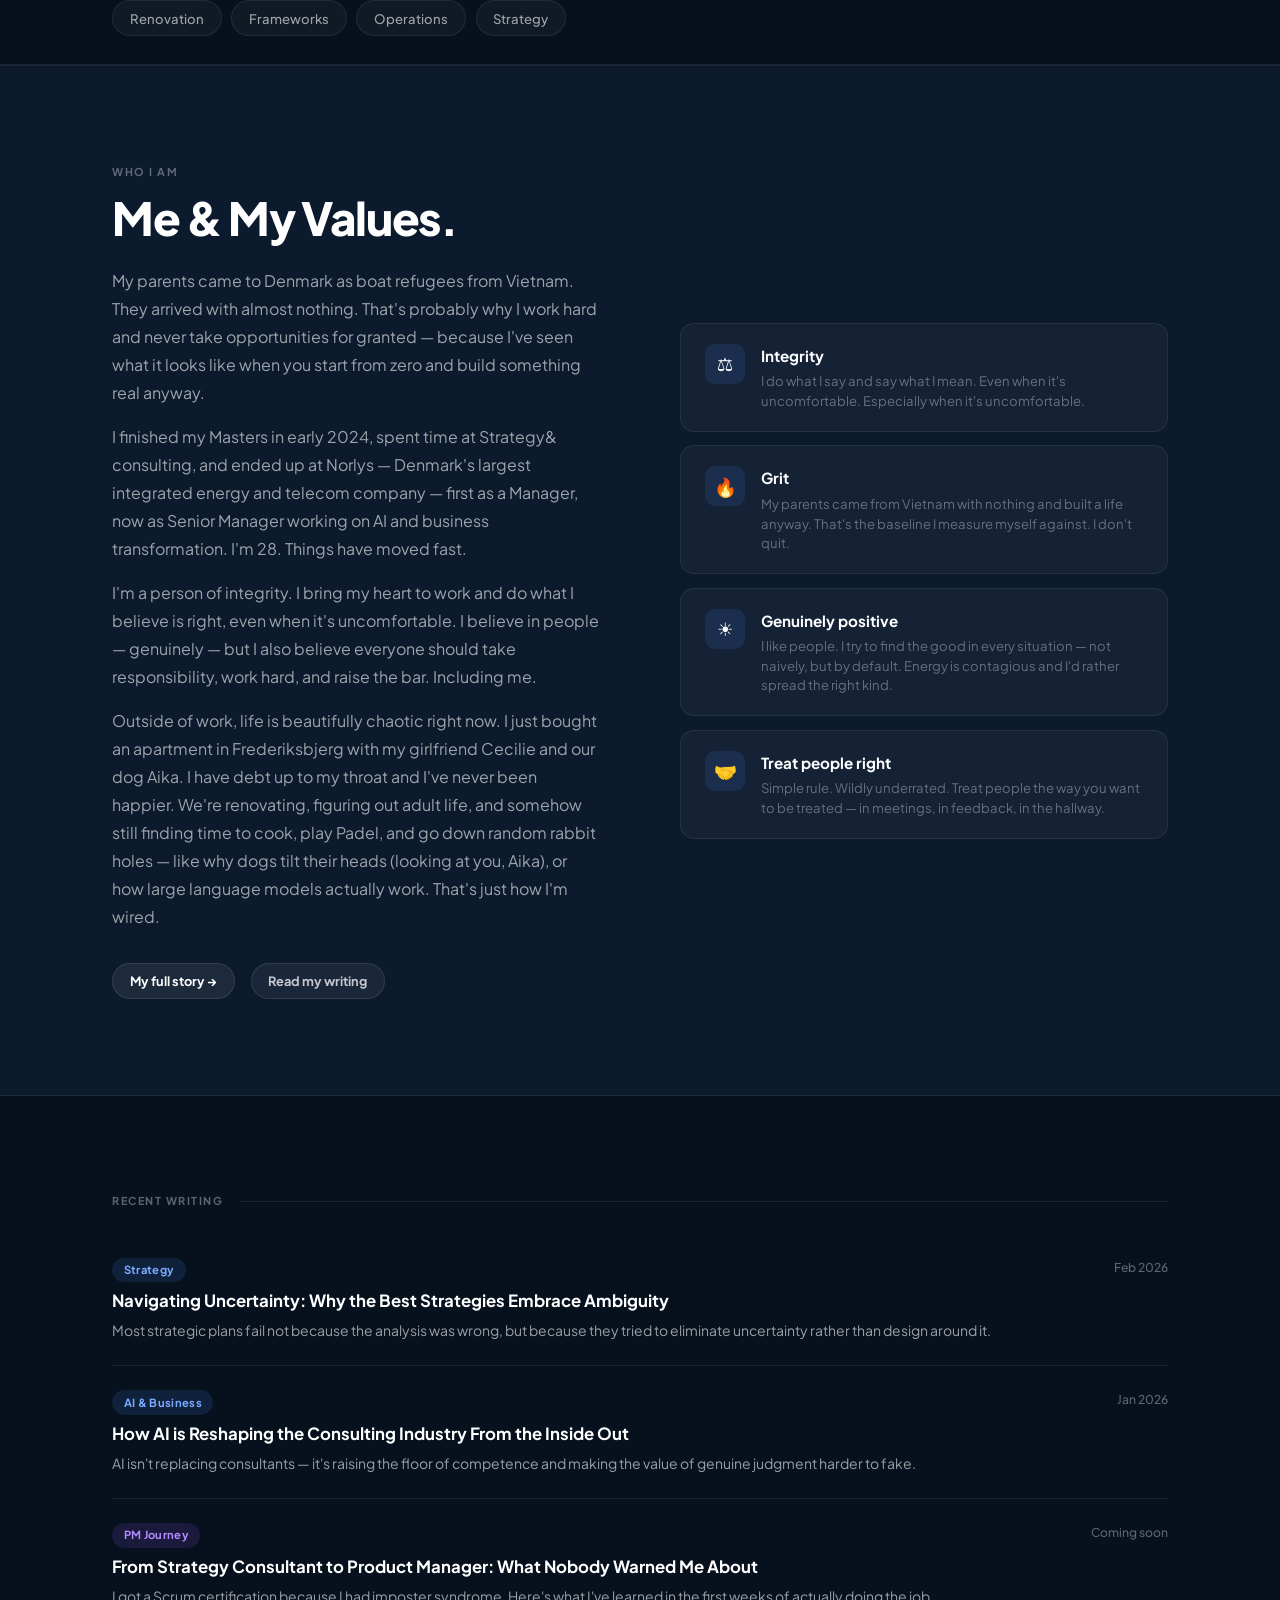
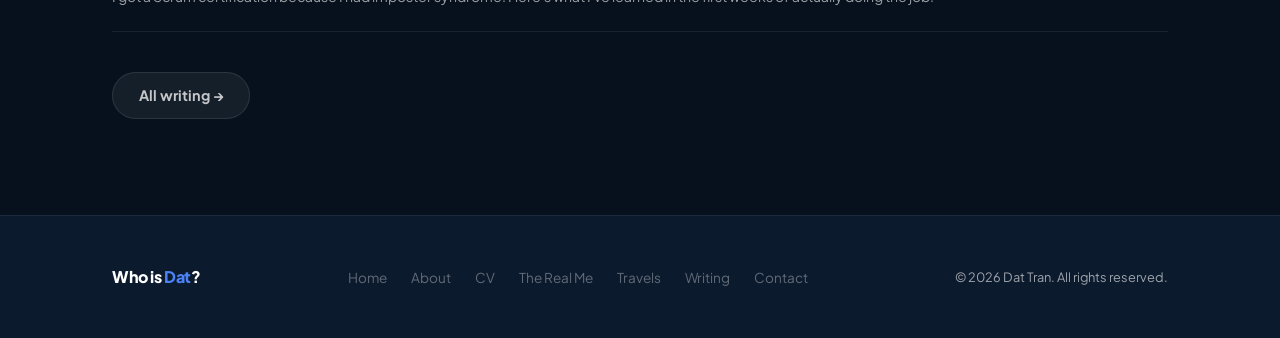
==== commit e9127ad4: "Site-wide updates: travels page, nav, email, and about - Renamed Experience → Travels page, replaced" ====
--- a/index.html
+++ b/index.html
@@ -20,7 +20,7 @@
         <li><a href="about.html">About</a></li>
         <li><a href="cv.html">CV</a></li>
         <li><a href="skills.html">The Real Me</a></li>
-        <li><a href="clients.html">Experience</a></li>
+        <li><a href="clients.html">Travels</a></li>
         <li><a href="blog/index.html">Writing</a></li>
         <li><a href="https://www.linkedin.com/in/dat-tran" class="nav-cta" target="_blank" rel="noopener">Connect with me</a></li>
       </ul>
@@ -135,9 +135,7 @@
         <div class="about-body fade-in">
           <p class="label">Who I am</p>
           <h2 class="display-sm" style="margin-bottom:1.5rem;">
-            Integrity over optics.<br>
-            <span style="white-space:nowrap">Curiosity over comfort.</span><br>
-            Earning every room.
+            Me &amp; My Values.
           </h2>
           <p>
             My parents came to Denmark as boat refugees from Vietnam. They arrived with almost
@@ -257,9 +255,9 @@
         <li><a href="about.html">About</a></li>
         <li><a href="cv.html">CV</a></li>
         <li><a href="skills.html">The Real Me</a></li>
-        <li><a href="clients.html">Experience</a></li>
+        <li><a href="clients.html">Travels</a></li>
         <li><a href="blog/index.html">Writing</a></li>
-        <li><a href="mailto:hello@dat-tran.com">Contact</a></li>
+        <li><a href="mailto:dattran@outlook.dk">Contact</a></li>
       </ul>
       <p class="footer-copy">© 2026 Dat Tran. All rights reserved.</p>
     </div>
--- a/css/style.css
+++ b/css/style.css
@@ -375,21 +375,21 @@
   animation: floatie-a 8s ease-in-out infinite;
   user-select: none;
 }
-.hero-floatie:nth-child(1)  { top:  8%; left:  5%;  font-size: 2.2rem; animation-duration: 7s;    animation-delay: 0s;   }
-.hero-floatie:nth-child(2)  { top: 66%; left:  3%;  font-size: 1.6rem; animation-duration: 9.2s;  animation-delay: 1.5s; animation-name: floatie-b; }
-.hero-floatie:nth-child(3)  { top: 22%; left: 43%;  font-size: 2rem;   animation-duration: 8.1s;  animation-delay: 0.6s; }
-.hero-floatie:nth-child(4)  { top: 78%; left: 45%;  font-size: 1.5rem; animation-duration: 11s;   animation-delay: 2.1s; animation-name: floatie-b; }
-.hero-floatie:nth-child(5)  { top: 42%; right: 1%;  font-size: 1.8rem; animation-duration: 7.6s;  animation-delay: 3s;   }
-.hero-floatie:nth-child(6)  { top: 86%; right: 23%; font-size: 1.4rem; animation-duration: 10.3s; animation-delay: 1s;   animation-name: floatie-b; }
-.hero-floatie:nth-child(7)  { top:  5%; right: 37%; font-size: 1.4rem; animation-duration: 6.4s;  animation-delay: 4s;   }
-.hero-floatie:nth-child(8)  { top: 55%; left: 47%;  font-size: 1.7rem; animation-duration: 12s;   animation-delay: 0.9s; animation-name: floatie-b; }
-.hero-floatie:nth-child(9)  { top: 18%; right: 17%; font-size: 1.5rem; animation-duration: 8.6s;  animation-delay: 2.5s; }
-.hero-floatie:nth-child(10) { top: 89%; left: 30%;  font-size: 1.3rem; animation-duration: 9.7s;  animation-delay: 0.4s; animation-name: floatie-b; }
-.hero-floatie:nth-child(11) { top: 48%; right: 5%;  font-size: 1.5rem; animation-duration: 7.3s;  animation-delay: 5.1s; }
-.hero-floatie:nth-child(12) { top: 62%; right: 31%; font-size: 1.6rem; animation-duration: 10.6s; animation-delay: 1.3s; animation-name: floatie-b; }
-.hero-floatie:nth-child(13) { top: 30%; left: 50%;  font-size: 1.3rem; animation-duration: 6.9s;  animation-delay: 3.6s; }
-.hero-floatie:nth-child(14) { top: 75%; right: 13%; font-size: 1.2rem; animation-duration: 11.4s; animation-delay: 0.8s; animation-name: floatie-b; }
-.hero-eyebrow-text { font-size: .72rem; font-weight: 700; letter-spacing: .14em; text-transform: uppercase; color: var(--text-3); }
+.hero-floatie:nth-child(1)  { top:  8%; left:  5%;  font-size: 2.8rem; animation-duration: 7s;    animation-delay: 0s;   }
+.hero-floatie:nth-child(2)  { top: 66%; left:  3%;  font-size: 2.1rem; animation-duration: 9.2s;  animation-delay: 1.5s; animation-name: floatie-b; }
+.hero-floatie:nth-child(3)  { top: 22%; left: 43%;  font-size: 2.6rem; animation-duration: 8.1s;  animation-delay: 0.6s; }
+.hero-floatie:nth-child(4)  { top: 78%; left: 45%;  font-size: 2rem;   animation-duration: 11s;   animation-delay: 2.1s; animation-name: floatie-b; }
+.hero-floatie:nth-child(5)  { top: 42%; right: 1%;  font-size: 2.3rem; animation-duration: 7.6s;  animation-delay: 3s;   }
+.hero-floatie:nth-child(6)  { top: 86%; right: 23%; font-size: 1.9rem; animation-duration: 10.3s; animation-delay: 1s;   animation-name: floatie-b; }
+.hero-floatie:nth-child(7)  { top:  5%; right: 37%; font-size: 1.9rem; animation-duration: 6.4s;  animation-delay: 4s;   }
+.hero-floatie:nth-child(8)  { top: 55%; left: 47%;  font-size: 2.2rem; animation-duration: 12s;   animation-delay: 0.9s; animation-name: floatie-b; }
+.hero-floatie:nth-child(9)  { top: 18%; right: 17%; font-size: 2rem;   animation-duration: 8.6s;  animation-delay: 2.5s; }
+.hero-floatie:nth-child(10) { top: 89%; left: 30%;  font-size: 1.8rem; animation-duration: 9.7s;  animation-delay: 0.4s; animation-name: floatie-b; }
+.hero-floatie:nth-child(11) { top: 48%; right: 5%;  font-size: 2rem;   animation-duration: 7.3s;  animation-delay: 5.1s; }
+.hero-floatie:nth-child(12) { top: 62%; right: 31%; font-size: 2.1rem; animation-duration: 10.6s; animation-delay: 1.3s; animation-name: floatie-b; }
+.hero-floatie:nth-child(13) { top: 30%; left: 50%;  font-size: 1.8rem; animation-duration: 6.9s;  animation-delay: 3.6s; }
+.hero-floatie:nth-child(14) { top: 75%; right: 13%; font-size: 1.7rem; animation-duration: 11.4s; animation-delay: 0.8s; animation-name: floatie-b; }
+.hero-eyebrow-text { font-size: .72rem; font-weight: 700; letter-spacing: .14em; text-transform: uppercase; color: var(--text-3); white-space: nowrap; }
 .hero .display { color: var(--white); }
 .hero-sub {
   font-size: 1.1rem;
@@ -639,6 +639,20 @@
    WORK / CLIENTS PAGE
    ================================================ */
 .clients-grid { display: grid; grid-template-columns: repeat(auto-fill, minmax(310px, 1fr)); gap: 1.5rem; }
+
+/* TRAVEL TIMELINE */
+.travel-timeline { display: flex; flex-direction: column; gap: 2.5rem; }
+.travel-item { display: grid; grid-template-columns: 100px 1fr; gap: 2rem; align-items: start; }
+.travel-date-col { text-align: center; padding-top: .5rem; }
+.travel-month { font-size: .72rem; font-weight: 700; letter-spacing: .1em; text-transform: uppercase; color: var(--text-3); margin-bottom: .5rem; }
+.travel-flag { font-size: 2.4rem; line-height: 1; }
+.travel-card { background: var(--card); border: 1px solid var(--border); border-radius: var(--r); overflow: hidden; transition: border-color .2s, background .2s; }
+.travel-card:hover { border-color: var(--border-2); background: var(--card-h); }
+.travel-photo { width: 100%; aspect-ratio: 16/9; background: var(--bg-2); border-bottom: 1px solid var(--border); display: flex; align-items: center; justify-content: center; color: var(--text-3); font-size: .875rem; overflow: hidden; }
+.travel-photo img { width: 100%; height: 100%; object-fit: cover; }
+.travel-card-body { padding: 1.25rem 1.5rem; }
+.travel-destination { font-size: 1.05rem; font-weight: 700; color: var(--white); margin-bottom: .5rem; }
+.travel-desc { font-size: .9rem; color: var(--text-2); line-height: 1.65; }
 .client-card {
   background: var(--card);
   border: 1px solid var(--border);
@@ -880,6 +894,7 @@
   .about-page-inner { grid-template-columns: 1fr; }
   .about-photo-placeholder { width: 180px; height: 220px; font-size: 4rem; }
   .about-values-grid { grid-template-columns: repeat(2, 1fr); }
+  .about-personal-cols { grid-template-columns: 1fr !important; }
 }
 
 @media (max-width: 640px) {
@@ -893,6 +908,8 @@
   .hero { padding: 60px 0 52px; }
   .hero-stats { padding-top: 1.75rem; margin-top: 2.5rem; }
   .clients-grid, .testimonial-cards { grid-template-columns: 1fr; }
+  .travel-item { grid-template-columns: 60px 1fr; gap: 1rem; }
+  .travel-flag { font-size: 1.8rem; }
   .skill-cards { grid-template-columns: repeat(auto-fill, minmax(160px, 1fr)); }
   .footer-inner { flex-direction: column; text-align: center; }
   .footer-links { justify-content: center; }
